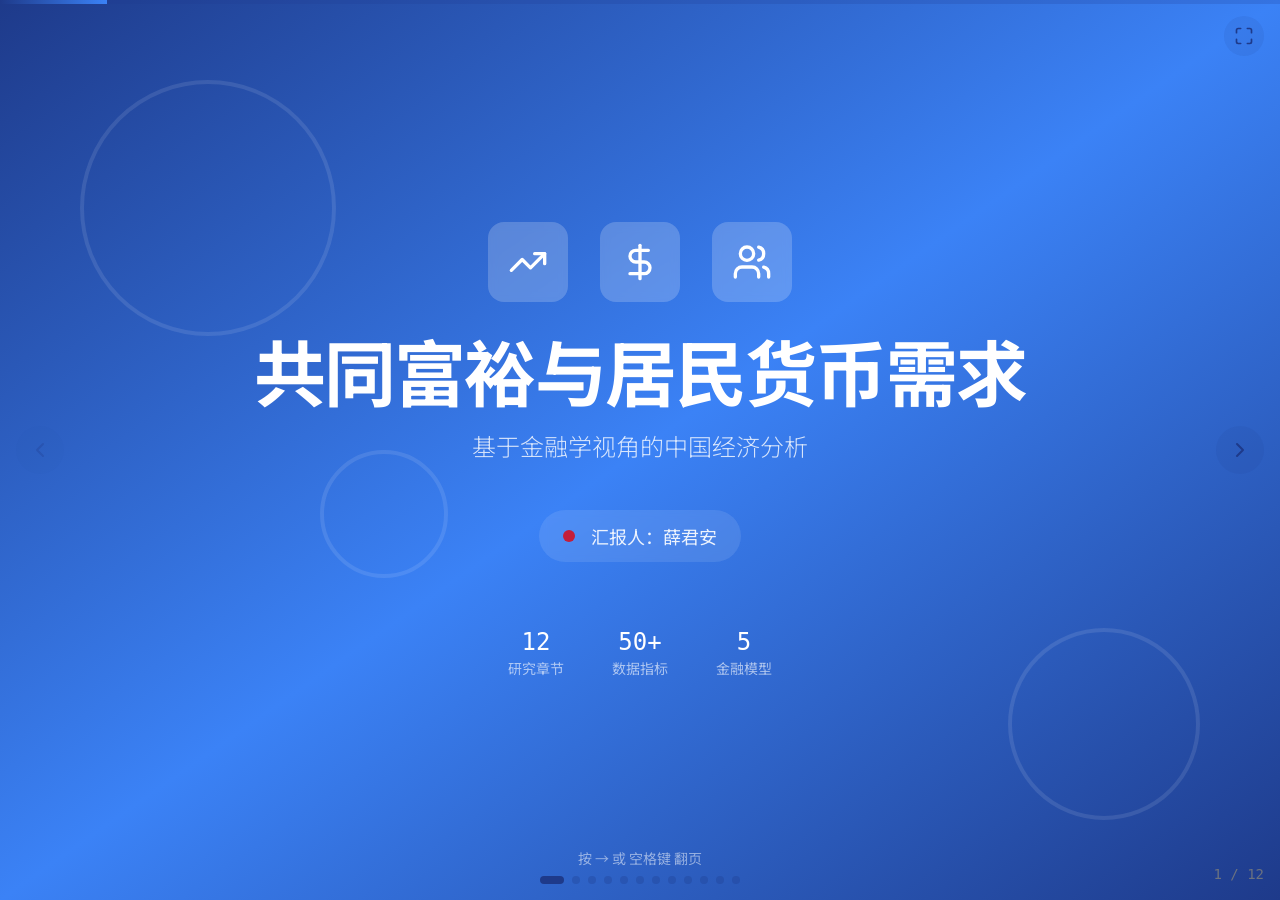
==== index.html @ 36c27a6f "Add files via upload" ====
<!DOCTYPE html>
<html lang="zh-CN">
  <head>
    <meta charset="UTF-8" />
    <link rel="icon" type="image/svg+xml" href="/favicon.svg" />
    <meta name="viewport" content="width=device-width, initial-scale=1.0" />
    <title>共同富裕与居民货币需求 - 学术演示</title>
    <link rel="preconnect" href="https://fonts.googleapis.com">
    <link rel="preconnect" href="https://fonts.gstatic.com" crossorigin>
    <link href="https://fonts.googleapis.com/css2?family=Noto+Sans+SC:wght@300;400;500;600;700;900&display=swap" rel="stylesheet">
    <script type="module" crossorigin src="./assets/index-DgF_pb5p.js"></script>
    <link rel="stylesheet" crossorigin href="./assets/index-CHP0gJ_N.css">
  </head>
  <body>
    <div id="root"></div>
  </body>
</html>
---- assets/index-CHP0gJ_N.css ----
*,:before,:after{--tw-border-spacing-x: 0;--tw-border-spacing-y: 0;--tw-translate-x: 0;--tw-translate-y: 0;--tw-rotate: 0;--tw-skew-x: 0;--tw-skew-y: 0;--tw-scale-x: 1;--tw-scale-y: 1;--tw-pan-x: ;--tw-pan-y: ;--tw-pinch-zoom: ;--tw-scroll-snap-strictness: proximity;--tw-gradient-from-position: ;--tw-gradient-via-position: ;--tw-gradient-to-position: ;--tw-ordinal: ;--tw-slashed-zero: ;--tw-numeric-figure: ;--tw-numeric-spacing: ;--tw-numeric-fraction: ;--tw-ring-inset: ;--tw-ring-offset-width: 0px;--tw-ring-offset-color: #fff;--tw-ring-color: rgb(59 130 246 / .5);--tw-ring-offset-shadow: 0 0 #0000;--tw-ring-shadow: 0 0 #0000;--tw-shadow: 0 0 #0000;--tw-shadow-colored: 0 0 #0000;--tw-blur: ;--tw-brightness: ;--tw-contrast: ;--tw-grayscale: ;--tw-hue-rotate: ;--tw-invert: ;--tw-saturate: ;--tw-sepia: ;--tw-drop-shadow: ;--tw-backdrop-blur: ;--tw-backdrop-brightness: ;--tw-backdrop-contrast: ;--tw-backdrop-grayscale: ;--tw-backdrop-hue-rotate: ;--tw-backdrop-invert: ;--tw-backdrop-opacity: ;--tw-backdrop-saturate: ;--tw-backdrop-sepia: ;--tw-contain-size: ;--tw-contain-layout: ;--tw-contain-paint: ;--tw-contain-style: }::backdrop{--tw-border-spacing-x: 0;--tw-border-spacing-y: 0;--tw-translate-x: 0;--tw-translate-y: 0;--tw-rotate: 0;--tw-skew-x: 0;--tw-skew-y: 0;--tw-scale-x: 1;--tw-scale-y: 1;--tw-pan-x: ;--tw-pan-y: ;--tw-pinch-zoom: ;--tw-scroll-snap-strictness: proximity;--tw-gradient-from-position: ;--tw-gradient-via-position: ;--tw-gradient-to-position: ;--tw-ordinal: ;--tw-slashed-zero: ;--tw-numeric-figure: ;--tw-numeric-spacing: ;--tw-numeric-fraction: ;--tw-ring-inset: ;--tw-ring-offset-width: 0px;--tw-ring-offset-color: #fff;--tw-ring-color: rgb(59 130 246 / .5);--tw-ring-offset-shadow: 0 0 #0000;--tw-ring-shadow: 0 0 #0000;--tw-shadow: 0 0 #0000;--tw-shadow-colored: 0 0 #0000;--tw-blur: ;--tw-brightness: ;--tw-contrast: ;--tw-grayscale: ;--tw-hue-rotate: ;--tw-invert: ;--tw-saturate: ;--tw-sepia: ;--tw-drop-shadow: ;--tw-backdrop-blur: ;--tw-backdrop-brightness: ;--tw-backdrop-contrast: ;--tw-backdrop-grayscale: ;--tw-backdrop-hue-rotate: ;--tw-backdrop-invert: ;--tw-backdrop-opacity: ;--tw-backdrop-saturate: ;--tw-backdrop-sepia: ;--tw-contain-size: ;--tw-contain-layout: ;--tw-contain-paint: ;--tw-contain-style: }*,:before,:after{box-sizing:border-box;border-width:0;border-style:solid;border-color:#e5e7eb}:before,:after{--tw-content: ""}html,:host{line-height:1.5;-webkit-text-size-adjust:100%;-moz-tab-size:4;-o-tab-size:4;tab-size:4;font-family:Source Han Sans SC,Alibaba PuHuiTi,Noto Sans SC,sans-serif;font-feature-settings:normal;font-variation-settings:normal;-webkit-tap-highlight-color:transparent}body{margin:0;line-height:inherit}hr{height:0;color:inherit;border-top-width:1px}abbr:where([title]){-webkit-text-decoration:underline dotted;text-decoration:underline dotted}h1,h2,h3,h4,h5,h6{font-size:inherit;font-weight:inherit}a{color:inherit;text-decoration:inherit}b,strong{font-weight:bolder}code,kbd,samp,pre{font-family:DIN Alternate,Roboto Mono,monospace;font-feature-settings:normal;font-variation-settings:normal;font-size:1em}small{font-size:80%}sub,sup{font-size:75%;line-height:0;position:relative;vertical-align:baseline}sub{bottom:-.25em}sup{top:-.5em}table{text-indent:0;border-color:inherit;border-collapse:collapse}button,input,optgroup,select,textarea{font-family:inherit;font-feature-settings:inherit;font-variation-settings:inherit;font-size:100%;font-weight:inherit;line-height:inherit;letter-spacing:inherit;color:inherit;margin:0;padding:0}button,select{text-transform:none}button,input:where([type=button]),input:where([type=reset]),input:where([type=submit]){-webkit-appearance:button;background-color:transparent;background-image:none}:-moz-focusring{outline:auto}:-moz-ui-invalid{box-shadow:none}progress{vertical-align:baseline}::-webkit-inner-spin-button,::-webkit-outer-spin-button{height:auto}[type=search]{-webkit-appearance:textfield;outline-offset:-2px}::-webkit-search-decoration{-webkit-appearance:none}::-webkit-file-upload-button{-webkit-appearance:button;font:inherit}summary{display:list-item}blockquote,dl,dd,h1,h2,h3,h4,h5,h6,hr,figure,p,pre{margin:0}fieldset{margin:0;padding:0}legend{padding:0}ol,ul,menu{list-style:none;margin:0;padding:0}dialog{padding:0}textarea{resize:vertical}input::-moz-placeholder,textarea::-moz-placeholder{opacity:1;color:#9ca3af}input::placeholder,textarea::placeholder{opacity:1;color:#9ca3af}button,[role=button]{cursor:pointer}:disabled{cursor:default}img,svg,video,canvas,audio,iframe,embed,object{display:block;vertical-align:middle}img,video{max-width:100%;height:auto}[hidden]:where(:not([hidden=until-found])){display:none}.absolute{position:absolute}.relative{position:relative}.inset-0{top:0;right:0;bottom:0;left:0}.bottom-20{bottom:5rem}.bottom-4{bottom:1rem}.bottom-8{bottom:2rem}.left-0{left:0}.left-1\/2{left:50%}.left-1\/4{left:25%}.left-10{left:2.5rem}.left-20{left:5rem}.left-4{left:1rem}.right-0{right:0}.right-1\/4{right:25%}.right-20{right:5rem}.right-4{right:1rem}.top-0{top:0}.top-1\/2{top:50%}.top-1\/3{top:33.333333%}.top-10{top:2.5rem}.top-20{top:5rem}.top-4{top:1rem}.z-10{z-index:10}.z-20{z-index:20}.z-30{z-index:30}.mx-auto{margin-left:auto;margin-right:auto}.mb-12{margin-bottom:3rem}.mb-2{margin-bottom:.5rem}.mb-3{margin-bottom:.75rem}.mb-4{margin-bottom:1rem}.mb-6{margin-bottom:1.5rem}.mb-8{margin-bottom:2rem}.mt-12{margin-top:3rem}.mt-16{margin-top:4rem}.mt-4{margin-top:1rem}.flex{display:flex}.inline-flex{display:inline-flex}.grid{display:grid}.h-0\.5{height:.125rem}.h-1{height:.25rem}.h-10{height:2.5rem}.h-12{height:3rem}.h-2{height:.5rem}.h-20{height:5rem}.h-3{height:.75rem}.h-32{height:8rem}.h-40{height:10rem}.h-48{height:12rem}.h-5{height:1.25rem}.h-6{height:1.5rem}.h-60{height:15rem}.h-64{height:16rem}.h-full{height:100%}.w-0{width:0px}.w-10{width:2.5rem}.w-12{width:3rem}.w-2{width:.5rem}.w-20{width:5rem}.w-3{width:.75rem}.w-32{width:8rem}.w-40{width:10rem}.w-48{width:12rem}.w-5{width:1.25rem}.w-6{width:1.5rem}.w-60{width:15rem}.w-64{width:16rem}.w-8{width:2rem}.w-full{width:100%}.max-w-2xl{max-width:42rem}.max-w-5xl{max-width:64rem}.max-w-6xl{max-width:72rem}.max-w-md{max-width:28rem}.flex-1{flex:1 1 0%}.flex-shrink-0{flex-shrink:0}.-translate-x-1\/2{--tw-translate-x: -50%;transform:translate(var(--tw-translate-x),var(--tw-translate-y)) rotate(var(--tw-rotate)) skew(var(--tw-skew-x)) skewY(var(--tw-skew-y)) scaleX(var(--tw-scale-x)) scaleY(var(--tw-scale-y))}.-translate-y-1\/2{--tw-translate-y: -50%;transform:translate(var(--tw-translate-x),var(--tw-translate-y)) rotate(var(--tw-rotate)) skew(var(--tw-skew-x)) skewY(var(--tw-skew-y)) scaleX(var(--tw-scale-x)) scaleY(var(--tw-scale-y))}@keyframes bounce{0%,to{transform:translateY(-25%);animation-timing-function:cubic-bezier(.8,0,1,1)}50%{transform:none;animation-timing-function:cubic-bezier(0,0,.2,1)}}.animate-bounce{animation:bounce 1s infinite}@keyframes pulse{50%{opacity:.5}}.animate-pulse{animation:pulse 2s cubic-bezier(.4,0,.6,1) infinite}.cursor-pointer{cursor:pointer}.grid-cols-1{grid-template-columns:repeat(1,minmax(0,1fr))}.flex-col{flex-direction:column}.items-start{align-items:flex-start}.items-center{align-items:center}.justify-center{justify-content:center}.gap-6{gap:1.5rem}.gap-8{gap:2rem}.space-x-12>:not([hidden])~:not([hidden]){--tw-space-x-reverse: 0;margin-right:calc(3rem * var(--tw-space-x-reverse));margin-left:calc(3rem * calc(1 - var(--tw-space-x-reverse)))}.space-x-2>:not([hidden])~:not([hidden]){--tw-space-x-reverse: 0;margin-right:calc(.5rem * var(--tw-space-x-reverse));margin-left:calc(.5rem * calc(1 - var(--tw-space-x-reverse)))}.space-x-4>:not([hidden])~:not([hidden]){--tw-space-x-reverse: 0;margin-right:calc(1rem * var(--tw-space-x-reverse));margin-left:calc(1rem * calc(1 - var(--tw-space-x-reverse)))}.space-x-6>:not([hidden])~:not([hidden]){--tw-space-x-reverse: 0;margin-right:calc(1.5rem * var(--tw-space-x-reverse));margin-left:calc(1.5rem * calc(1 - var(--tw-space-x-reverse)))}.space-x-8>:not([hidden])~:not([hidden]){--tw-space-x-reverse: 0;margin-right:calc(2rem * var(--tw-space-x-reverse));margin-left:calc(2rem * calc(1 - var(--tw-space-x-reverse)))}.space-y-3>:not([hidden])~:not([hidden]){--tw-space-y-reverse: 0;margin-top:calc(.75rem * calc(1 - var(--tw-space-y-reverse)));margin-bottom:calc(.75rem * var(--tw-space-y-reverse))}.space-y-4>:not([hidden])~:not([hidden]){--tw-space-y-reverse: 0;margin-top:calc(1rem * calc(1 - var(--tw-space-y-reverse)));margin-bottom:calc(1rem * var(--tw-space-y-reverse))}.overflow-hidden{overflow:hidden}.rounded-2xl{border-radius:1rem}.rounded-full{border-radius:9999px}.rounded-xl{border-radius:.75rem}.border{border-width:1px}.border-4{border-width:4px}.border-l-4{border-left-width:4px}.border-primary{--tw-border-opacity: 1;border-color:rgb(30 58 138 / var(--tw-border-opacity, 1))}.border-white{--tw-border-opacity: 1;border-color:rgb(255 255 255 / var(--tw-border-opacity, 1))}.bg-accent{--tw-bg-opacity: 1;background-color:rgb(196 30 58 / var(--tw-bg-opacity, 1))}.bg-bg-gray{--tw-bg-opacity: 1;background-color:rgb(248 250 252 / var(--tw-bg-opacity, 1))}.bg-bg-white{--tw-bg-opacity: 1;background-color:rgb(255 255 255 / var(--tw-bg-opacity, 1))}.bg-gold{--tw-bg-opacity: 1;background-color:rgb(212 175 55 / var(--tw-bg-opacity, 1))}.bg-primary{--tw-bg-opacity: 1;background-color:rgb(30 58 138 / var(--tw-bg-opacity, 1))}.bg-primary\/10{background-color:#1e3a8a1a}.bg-primary\/20{background-color:#1e3a8a33}.bg-primary\/30{background-color:#1e3a8a4d}.bg-white\/10{background-color:#ffffff1a}.bg-white\/20{background-color:#fff3}.bg-gradient-to-br{background-image:linear-gradient(to bottom right,var(--tw-gradient-stops))}.bg-gradient-to-r{background-image:linear-gradient(to right,var(--tw-gradient-stops))}.from-primary{--tw-gradient-from: #1e3a8a var(--tw-gradient-from-position);--tw-gradient-to: rgb(30 58 138 / 0) var(--tw-gradient-to-position);--tw-gradient-stops: var(--tw-gradient-from), var(--tw-gradient-to)}.via-primary-light{--tw-gradient-to: rgb(59 130 246 / 0) var(--tw-gradient-to-position);--tw-gradient-stops: var(--tw-gradient-from), #3b82f6 var(--tw-gradient-via-position), var(--tw-gradient-to)}.to-primary{--tw-gradient-to: #1e3a8a var(--tw-gradient-to-position)}.to-primary-light{--tw-gradient-to: #3b82f6 var(--tw-gradient-to-position)}.p-12{padding:3rem}.p-6{padding:1.5rem}.p-8{padding:2rem}.px-6{padding-left:1.5rem;padding-right:1.5rem}.px-8{padding-left:2rem;padding-right:2rem}.py-3{padding-top:.75rem;padding-bottom:.75rem}.text-left{text-align:left}.text-center{text-align:center}.text-right{text-align:right}.font-mono{font-family:DIN Alternate,Roboto Mono,monospace}.text-2xl{font-size:1.5rem;line-height:2rem}.text-4xl{font-size:2.25rem;line-height:2.5rem}.text-5xl{font-size:3rem;line-height:1}.text-lg{font-size:1.125rem;line-height:1.75rem}.text-sm{font-size:.875rem;line-height:1.25rem}.text-xl{font-size:1.25rem;line-height:1.75rem}.font-bold{font-weight:700}.font-light{font-weight:300}.font-medium{font-weight:500}.uppercase{text-transform:uppercase}.leading-relaxed{line-height:1.625}.tracking-tight{letter-spacing:-.025em}.tracking-wider{letter-spacing:.05em}.text-primary{--tw-text-opacity: 1;color:rgb(30 58 138 / var(--tw-text-opacity, 1))}.text-primary\/30{color:#1e3a8a4d}.text-text-dark{--tw-text-opacity: 1;color:rgb(31 41 55 / var(--tw-text-opacity, 1))}.text-text-gray{--tw-text-opacity: 1;color:rgb(107 114 128 / var(--tw-text-opacity, 1))}.text-white{--tw-text-opacity: 1;color:rgb(255 255 255 / var(--tw-text-opacity, 1))}.text-white\/50{color:#ffffff80}.text-white\/60{color:#fff9}.text-white\/70{color:#ffffffb3}.text-white\/80{color:#fffc}.text-white\/90{color:#ffffffe6}.opacity-10{opacity:.1}.opacity-5{opacity:.05}.opacity-80{opacity:.8}.backdrop-blur-sm{--tw-backdrop-blur: blur(4px);-webkit-backdrop-filter:var(--tw-backdrop-blur) var(--tw-backdrop-brightness) var(--tw-backdrop-contrast) var(--tw-backdrop-grayscale) var(--tw-backdrop-hue-rotate) var(--tw-backdrop-invert) var(--tw-backdrop-opacity) var(--tw-backdrop-saturate) var(--tw-backdrop-sepia);backdrop-filter:var(--tw-backdrop-blur) var(--tw-backdrop-brightness) var(--tw-backdrop-contrast) var(--tw-backdrop-grayscale) var(--tw-backdrop-hue-rotate) var(--tw-backdrop-invert) var(--tw-backdrop-opacity) var(--tw-backdrop-saturate) var(--tw-backdrop-sepia)}.transition-all{transition-property:all;transition-timing-function:cubic-bezier(.4,0,.2,1);transition-duration:.15s}.transition-colors{transition-property:color,background-color,border-color,text-decoration-color,fill,stroke;transition-timing-function:cubic-bezier(.4,0,.2,1);transition-duration:.15s}.transition-transform{transition-property:transform;transition-timing-function:cubic-bezier(.4,0,.2,1);transition-duration:.15s}.duration-300{transition-duration:.3s}.duration-500{transition-duration:.5s}.ease-out{transition-timing-function:cubic-bezier(0,0,.2,1)}*{margin:0;padding:0;box-sizing:border-box}html,body,#root{width:100%;height:100%;overflow:hidden}body{font-family:Noto Sans SC,Alibaba PuHuiTi,sans-serif;background-color:#f8fafc}.slide-enter{opacity:0;transform:translate(50px)}.slide-enter-active{opacity:1;transform:translate(0);transition:opacity .4s ease-out,transform .4s ease-out}.slide-exit{opacity:1;transform:translate(0)}.slide-exit-active{opacity:0;transform:translate(-50px);transition:opacity .4s ease-out,transform .4s ease-out}@keyframes fadeInUp{0%{opacity:0;transform:translateY(30px)}to{opacity:1;transform:translateY(0)}}@keyframes countUp{0%{opacity:0}to{opacity:1}}.animate-fade-in-up{animation:fadeInUp .6s ease-out forwards}.animate-delay-100{animation-delay:.1s}.animate-delay-200{animation-delay:.2s}.animate-delay-300{animation-delay:.3s}.animate-delay-400{animation-delay:.4s}.animate-delay-500{animation-delay:.5s}@keyframes pulse{0%,to{opacity:1}50%{opacity:.5}}.animate-pulse-slow{animation:pulse 2s ease-in-out infinite}.chart-bar{transition:height .8s ease-out}::-webkit-scrollbar{width:6px;height:6px}::-webkit-scrollbar-track{background:#f1f1f1;border-radius:3px}::-webkit-scrollbar-thumb{background:#1e3a8a;border-radius:3px}::-webkit-scrollbar-thumb:hover{background:#1e3a8a}.hover\:bg-primary:hover{--tw-bg-opacity: 1;background-color:rgb(30 58 138 / var(--tw-bg-opacity, 1))}.hover\:bg-primary\/20:hover{background-color:#1e3a8a33}.hover\:bg-primary\/50:hover{background-color:#1e3a8a80}.hover\:text-white:hover{--tw-text-opacity: 1;color:rgb(255 255 255 / var(--tw-text-opacity, 1))}.hover\:shadow-xl:hover{--tw-shadow: 0 20px 25px -5px rgb(0 0 0 / .1), 0 8px 10px -6px rgb(0 0 0 / .1);--tw-shadow-colored: 0 20px 25px -5px var(--tw-shadow-color), 0 8px 10px -6px var(--tw-shadow-color);box-shadow:var(--tw-ring-offset-shadow, 0 0 #0000),var(--tw-ring-shadow, 0 0 #0000),var(--tw-shadow)}.hover\:shadow-primary\/20:hover{--tw-shadow-color: rgb(30 58 138 / .2);--tw-shadow: var(--tw-shadow-colored)}.disabled\:cursor-not-allowed:disabled{cursor:not-allowed}.disabled\:opacity-30:disabled{opacity:.3}.group:hover .group-hover\:w-full{width:100%}.group:hover .group-hover\:scale-110{--tw-scale-x: 1.1;--tw-scale-y: 1.1;transform:translate(var(--tw-translate-x),var(--tw-translate-y)) rotate(var(--tw-rotate)) skew(var(--tw-skew-x)) skewY(var(--tw-skew-y)) scaleX(var(--tw-scale-x)) scaleY(var(--tw-scale-y))}.group:hover .group-hover\:bg-white\/30{background-color:#ffffff4d}.group:hover .group-hover\:text-white{--tw-text-opacity: 1;color:rgb(255 255 255 / var(--tw-text-opacity, 1))}.group:hover .group-hover\:text-white\/70{color:#ffffffb3}.group:hover .group-hover\:text-white\/80{color:#fffc}@media (min-width: 768px){.md\:grid-cols-5{grid-template-columns:repeat(5,minmax(0,1fr))}.md\:text-2xl{font-size:1.5rem;line-height:2rem}.md\:text-6xl{font-size:3.75rem;line-height:1}.md\:text-7xl{font-size:4.5rem;line-height:1}}@media (min-width: 1024px){.lg\:grid-cols-2{grid-template-columns:repeat(2,minmax(0,1fr))}}
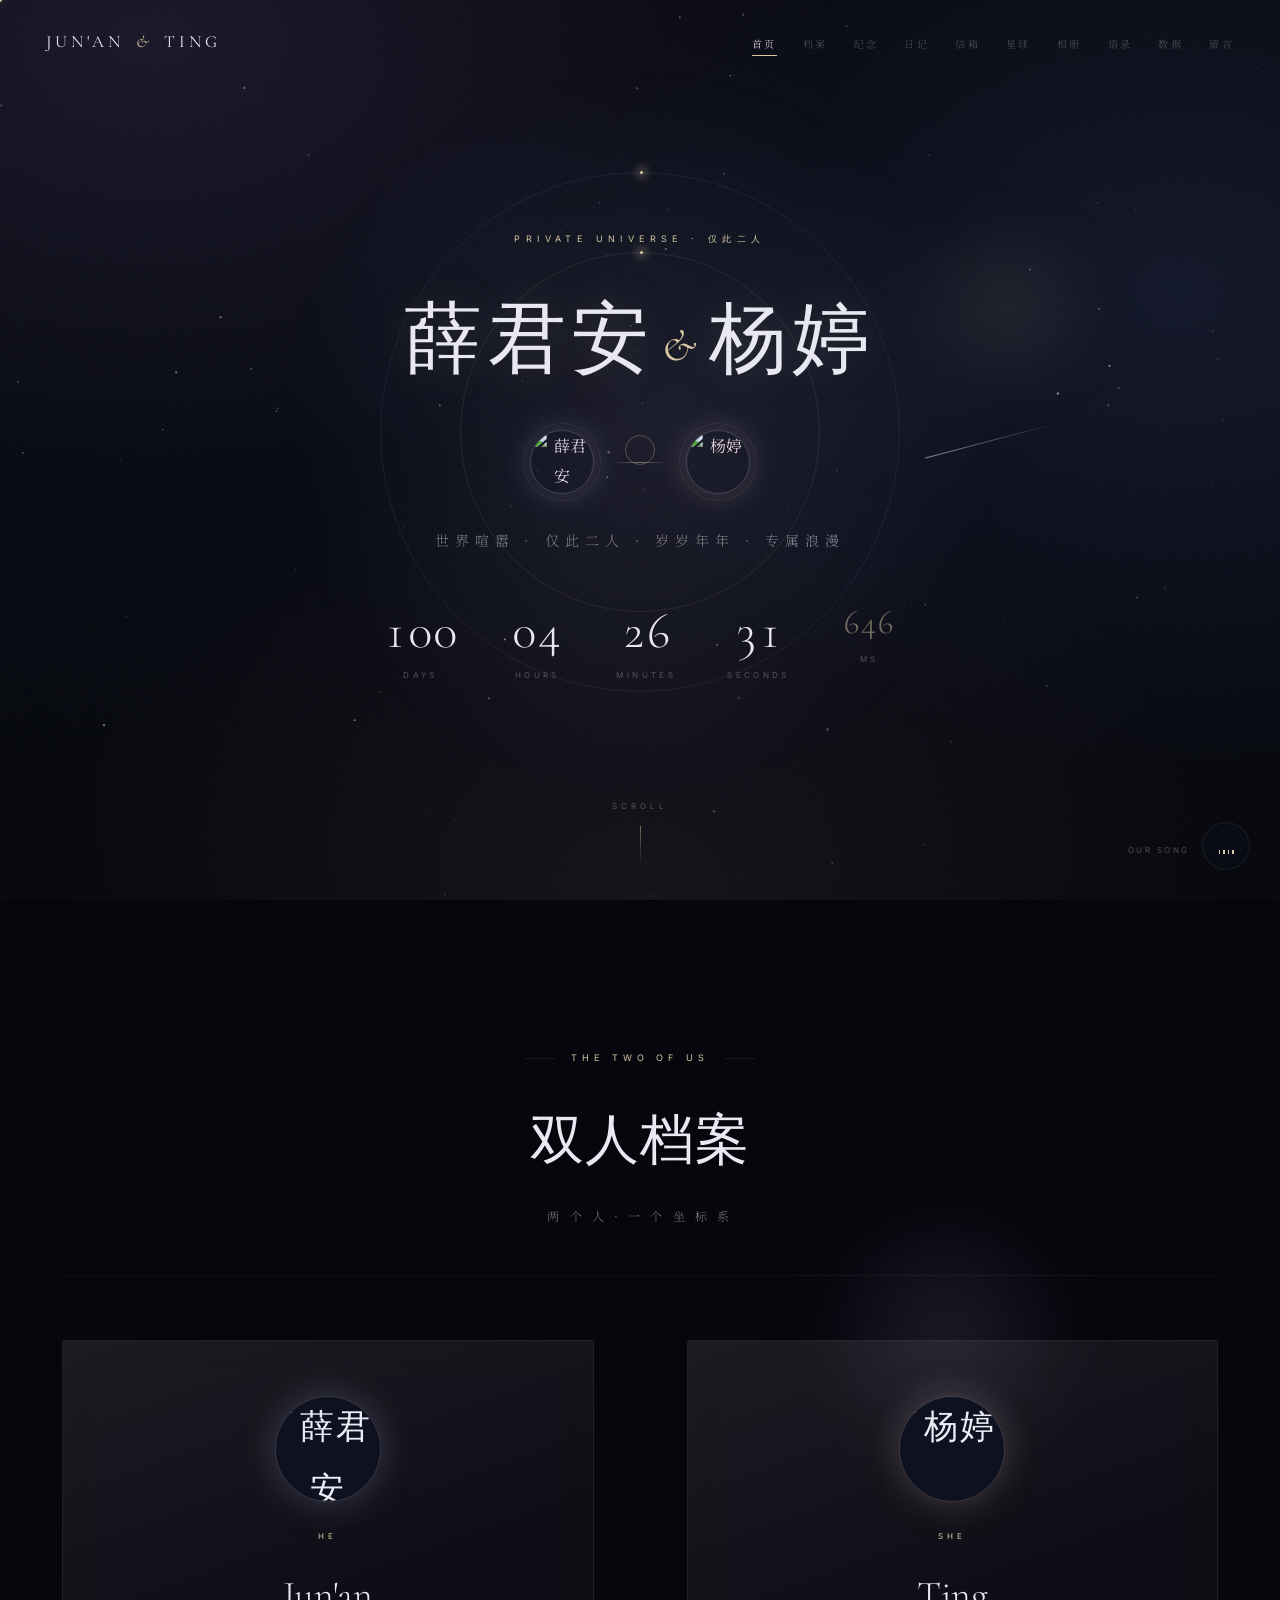
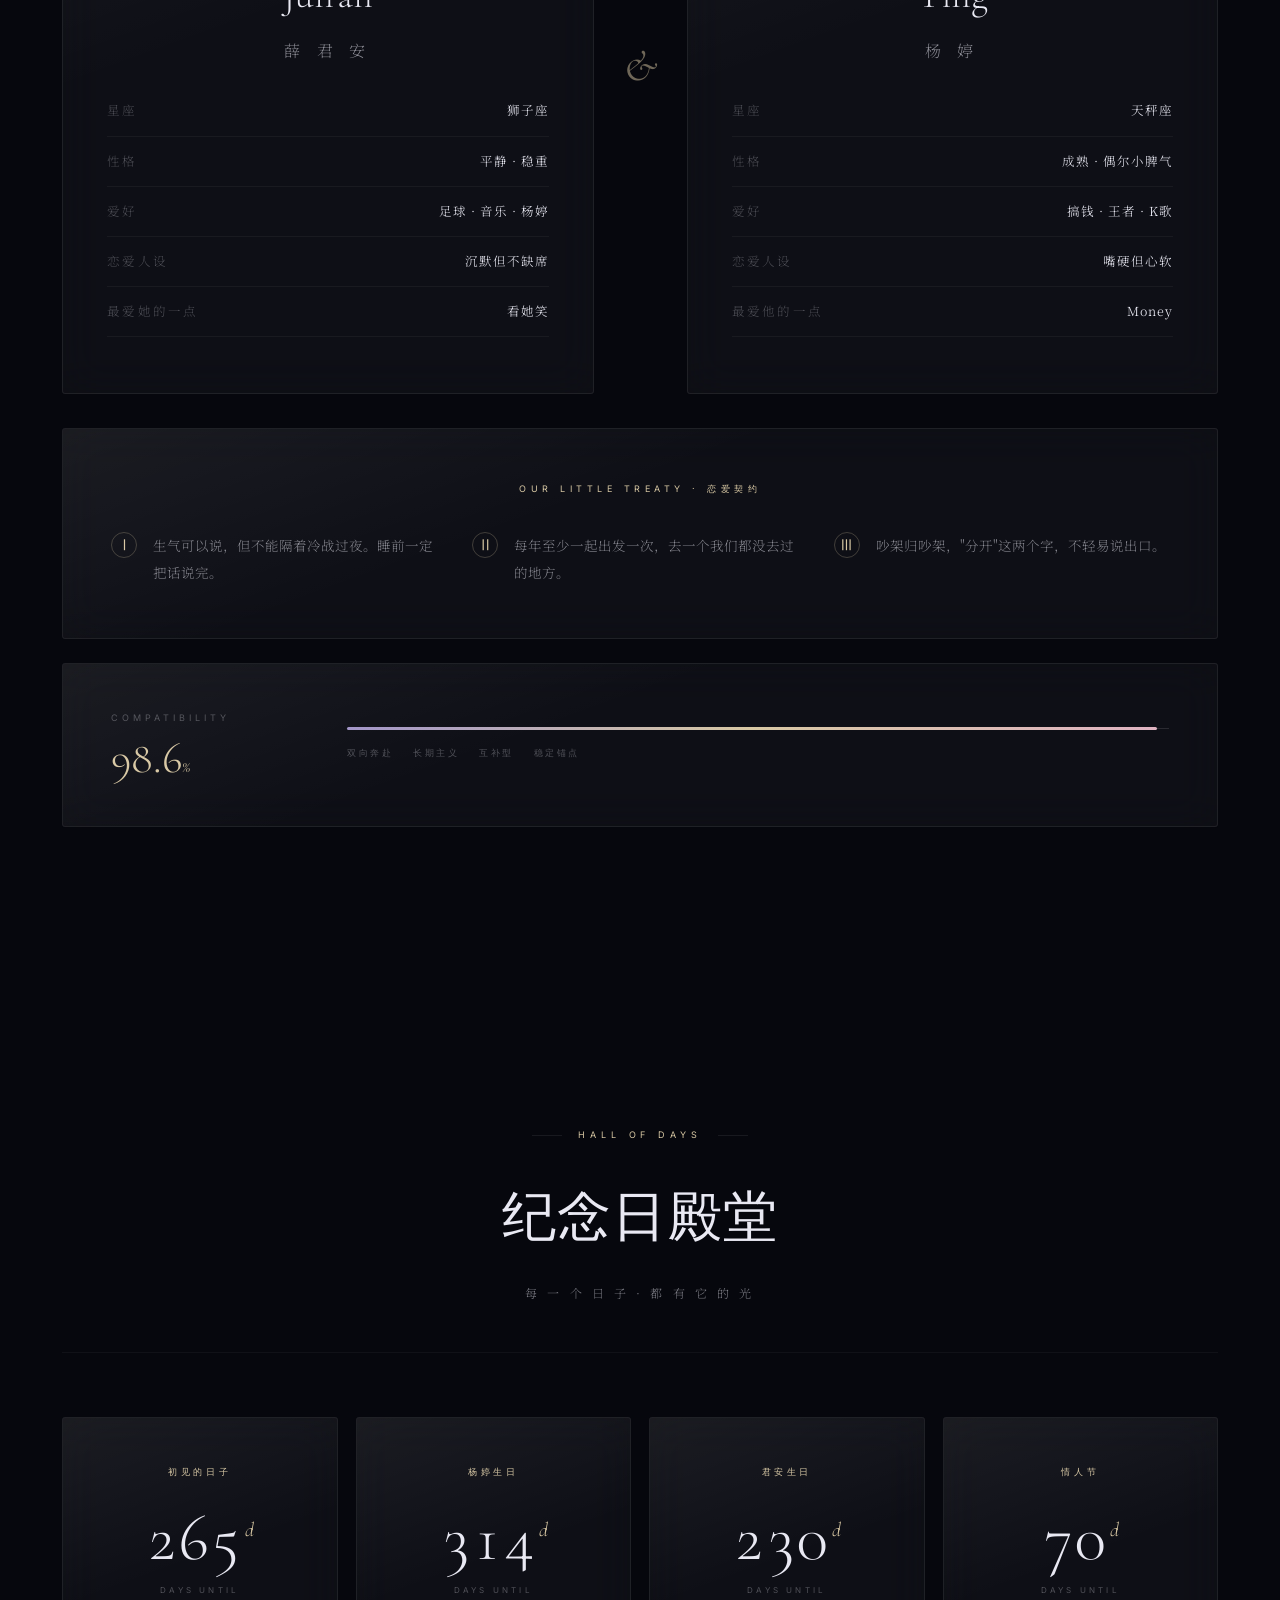
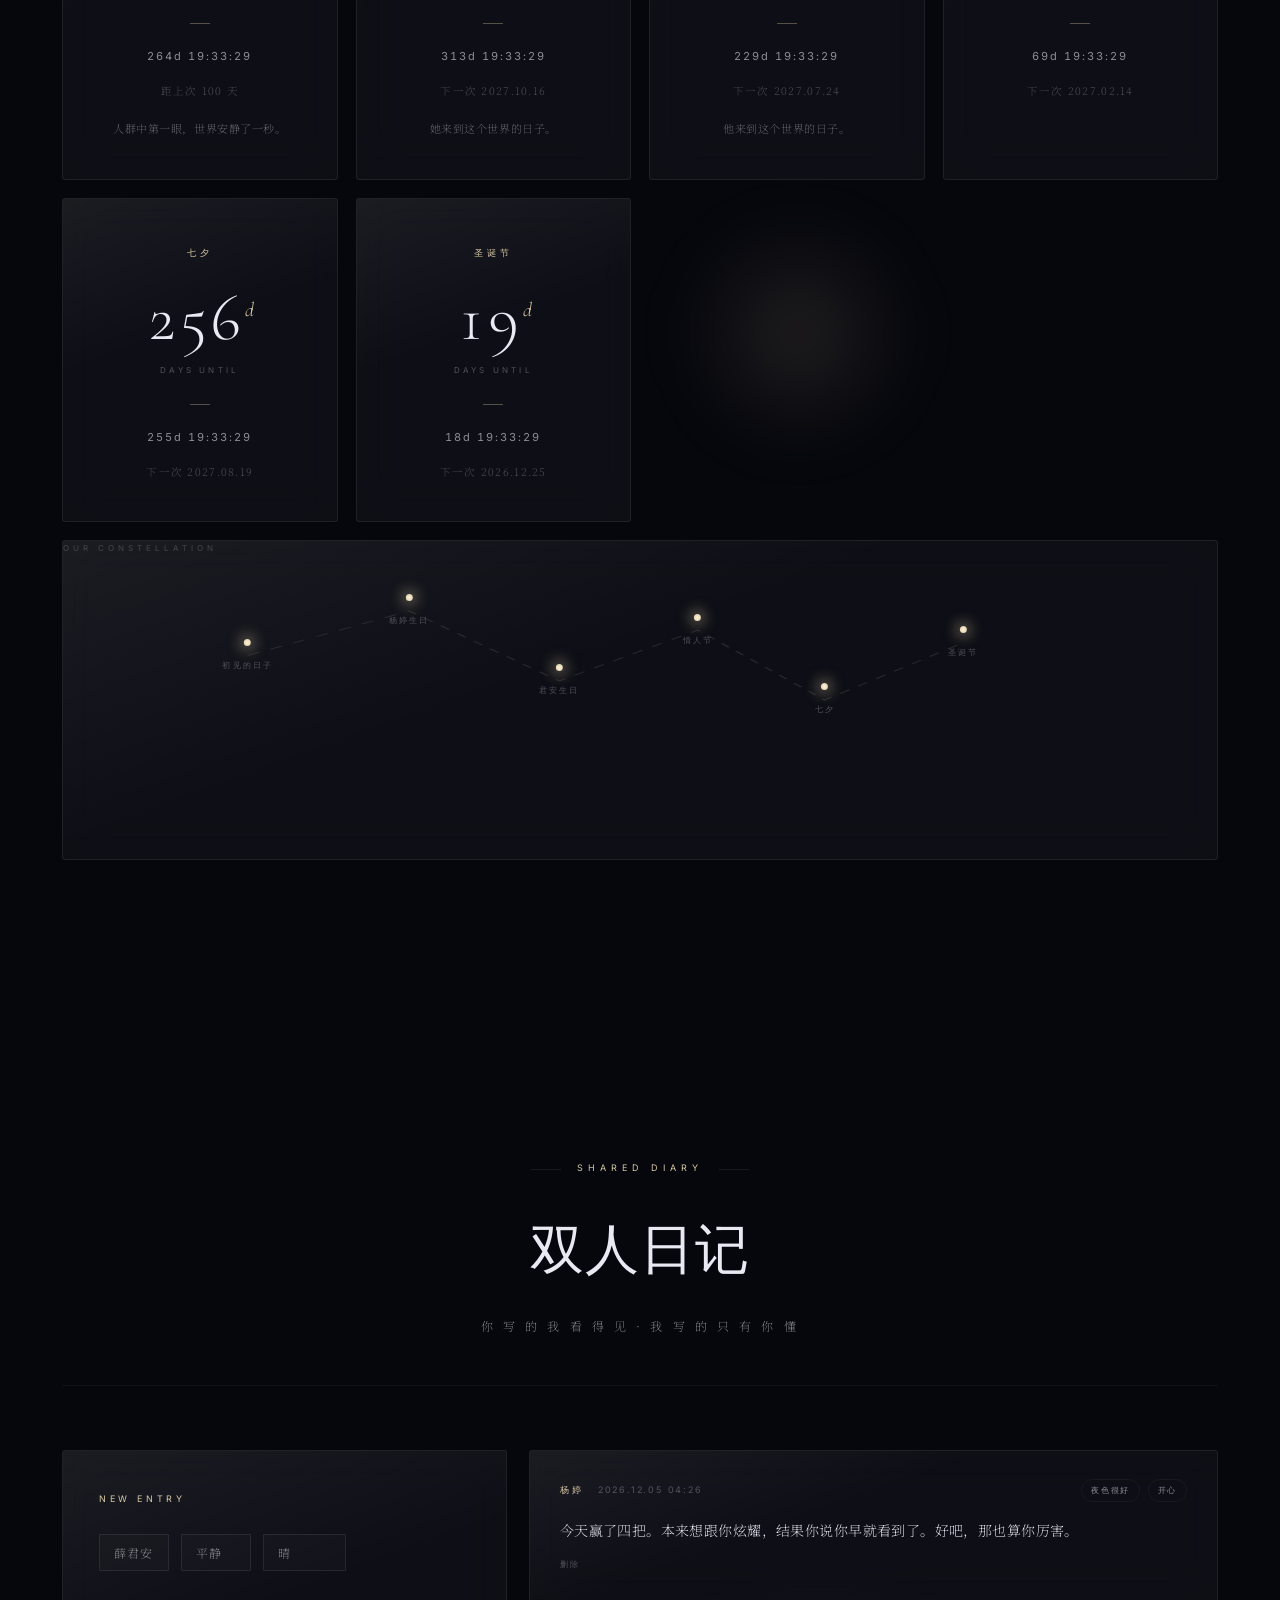
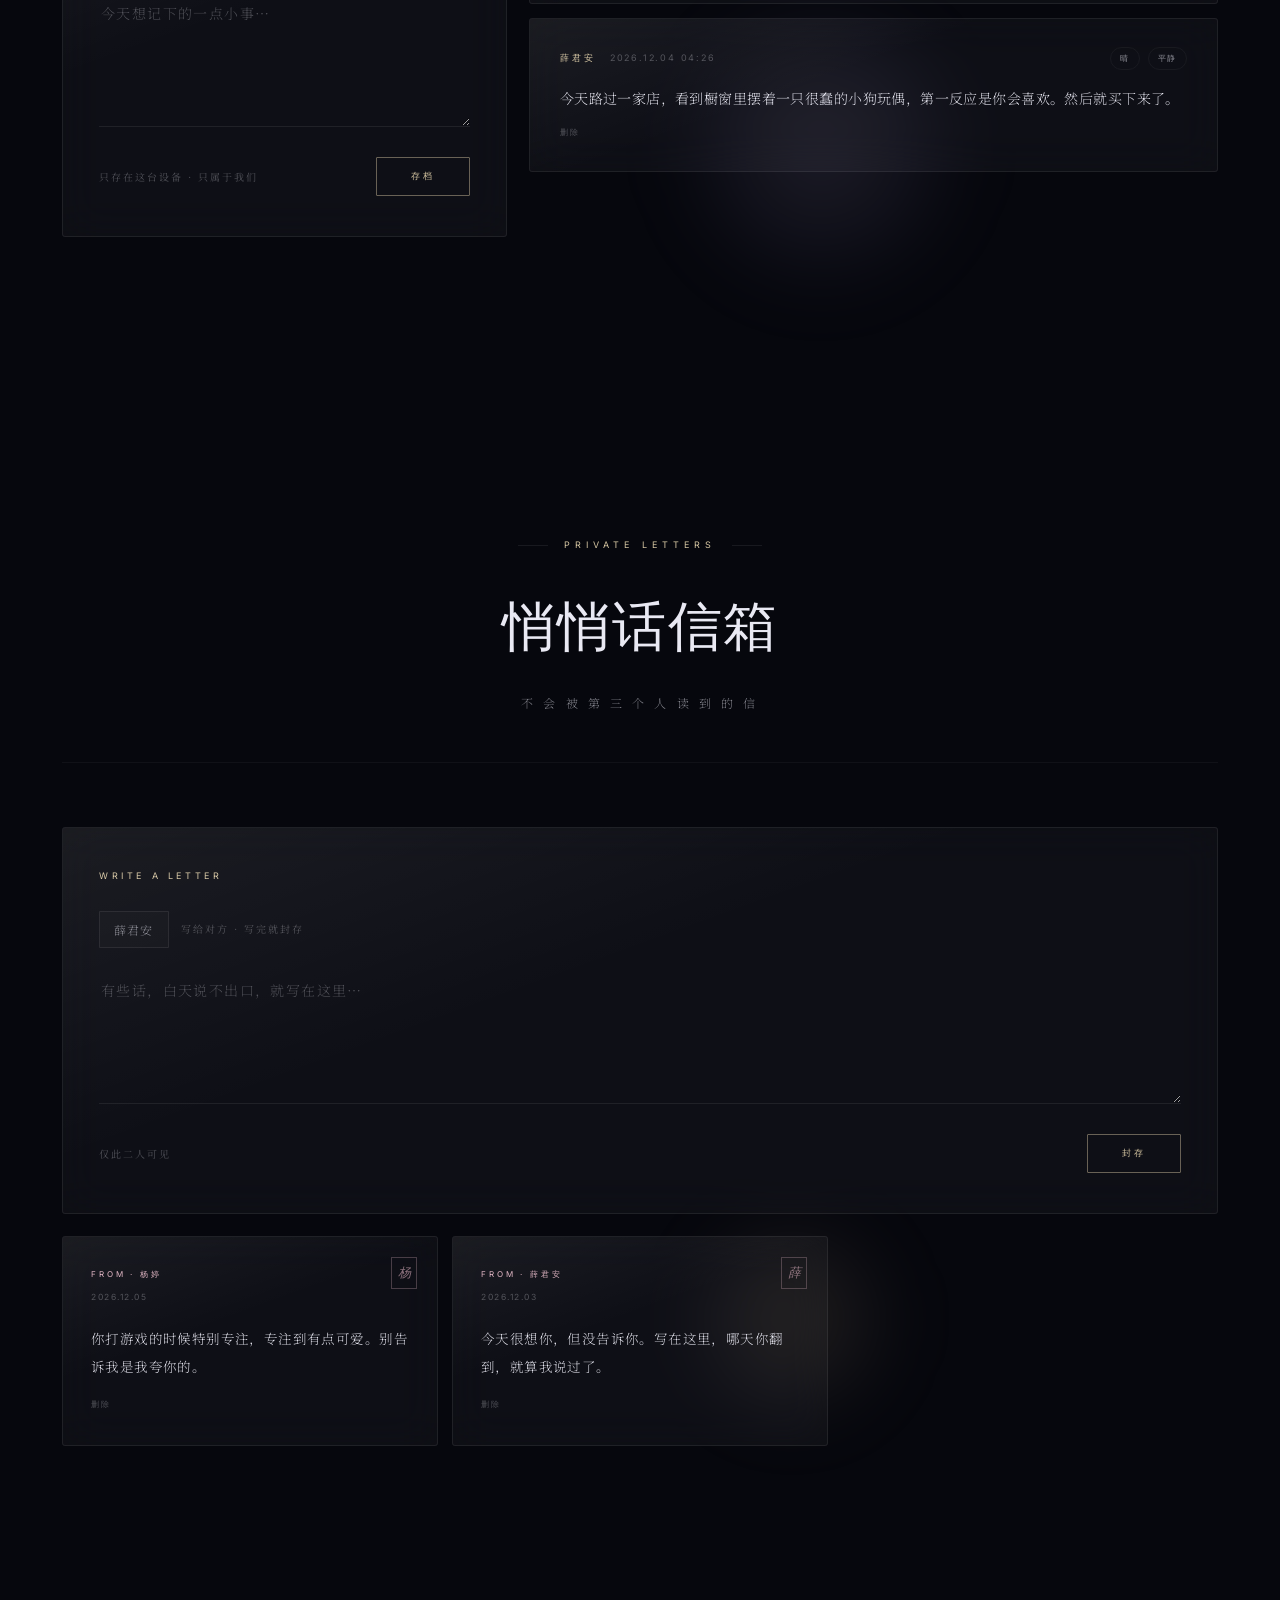
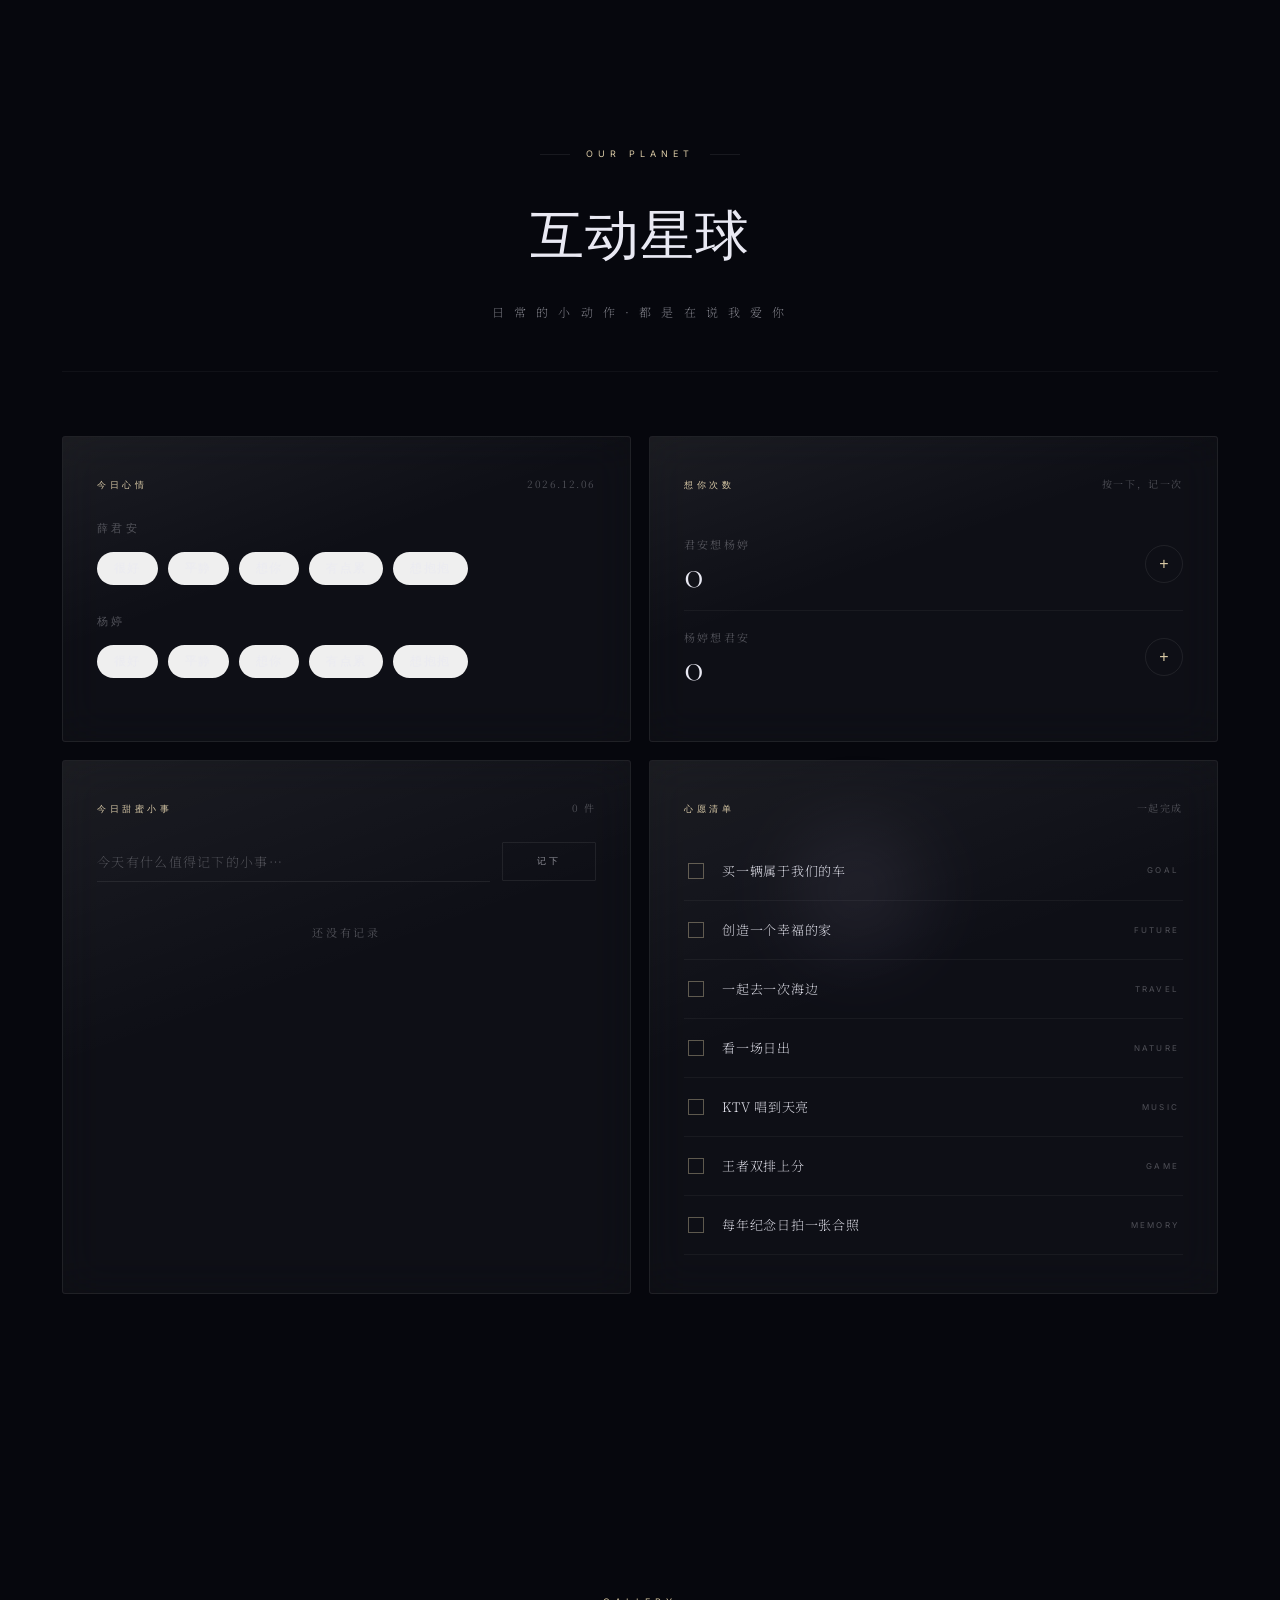
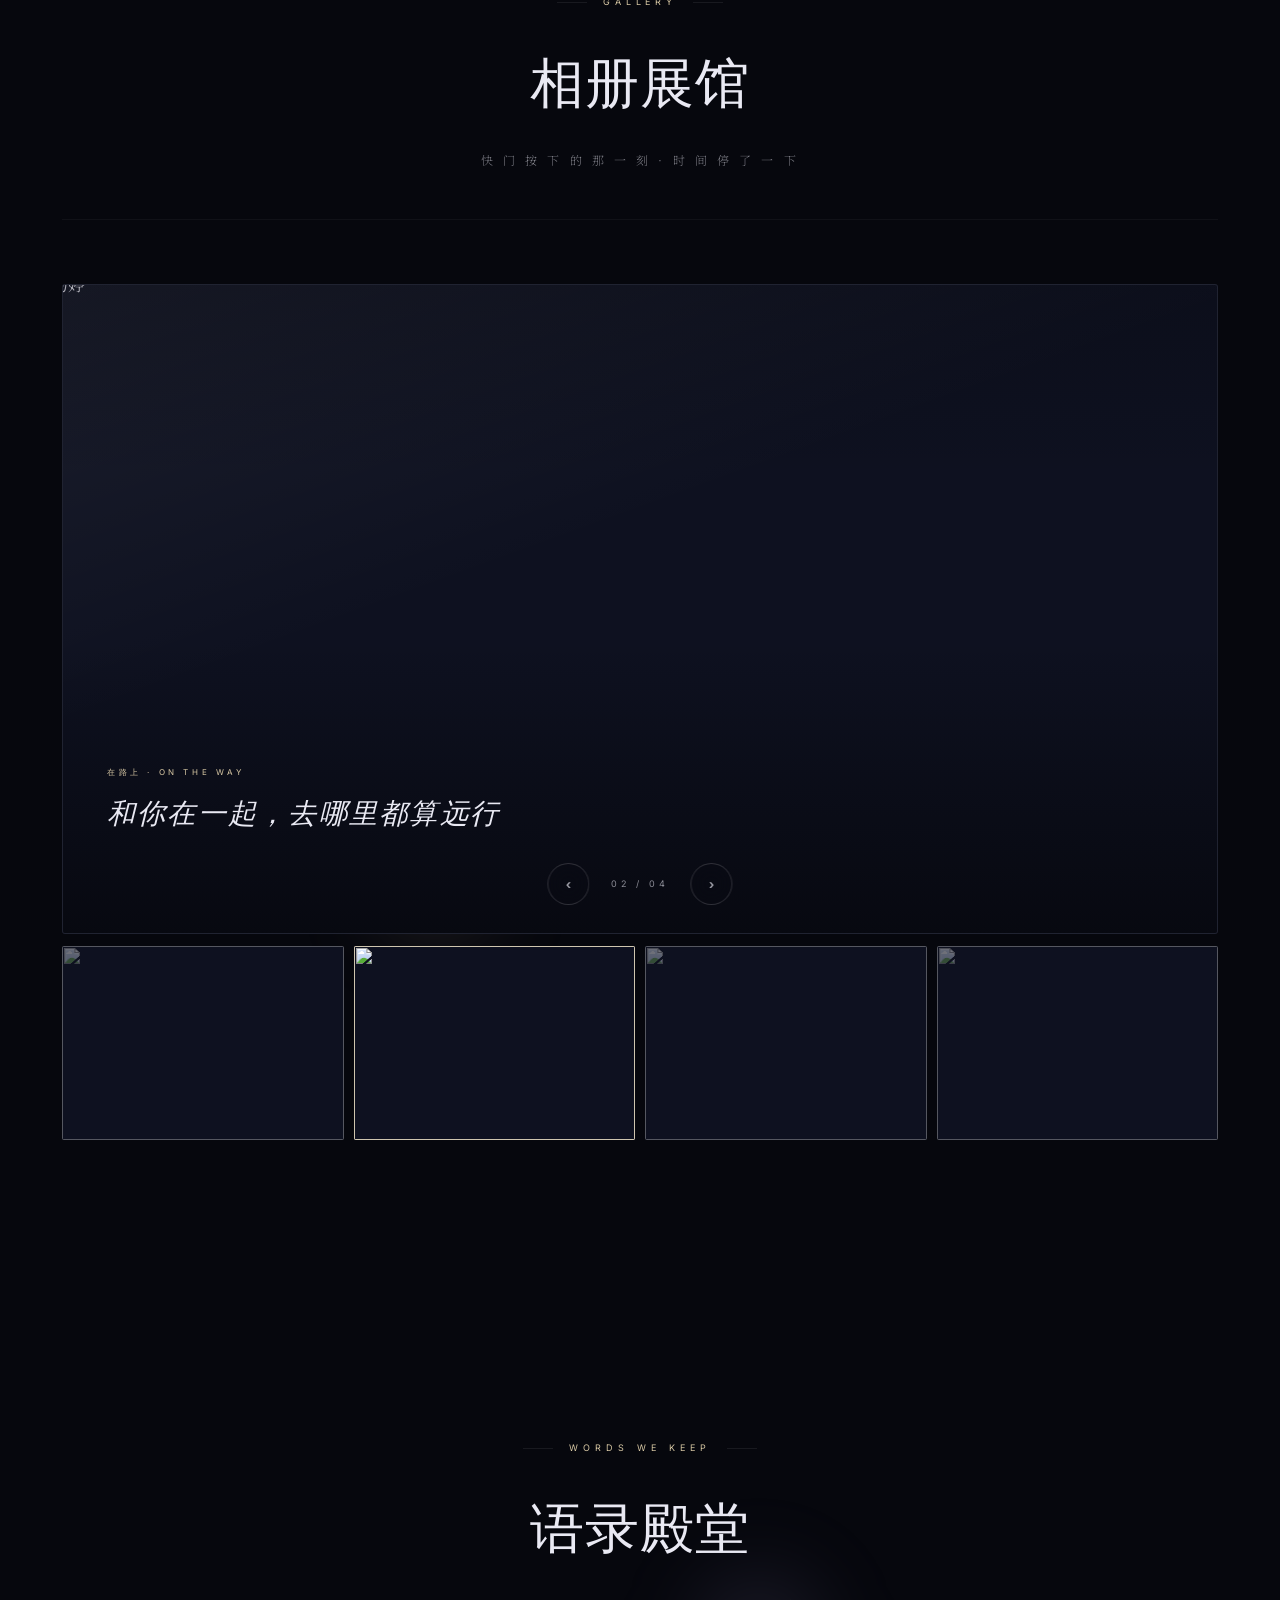
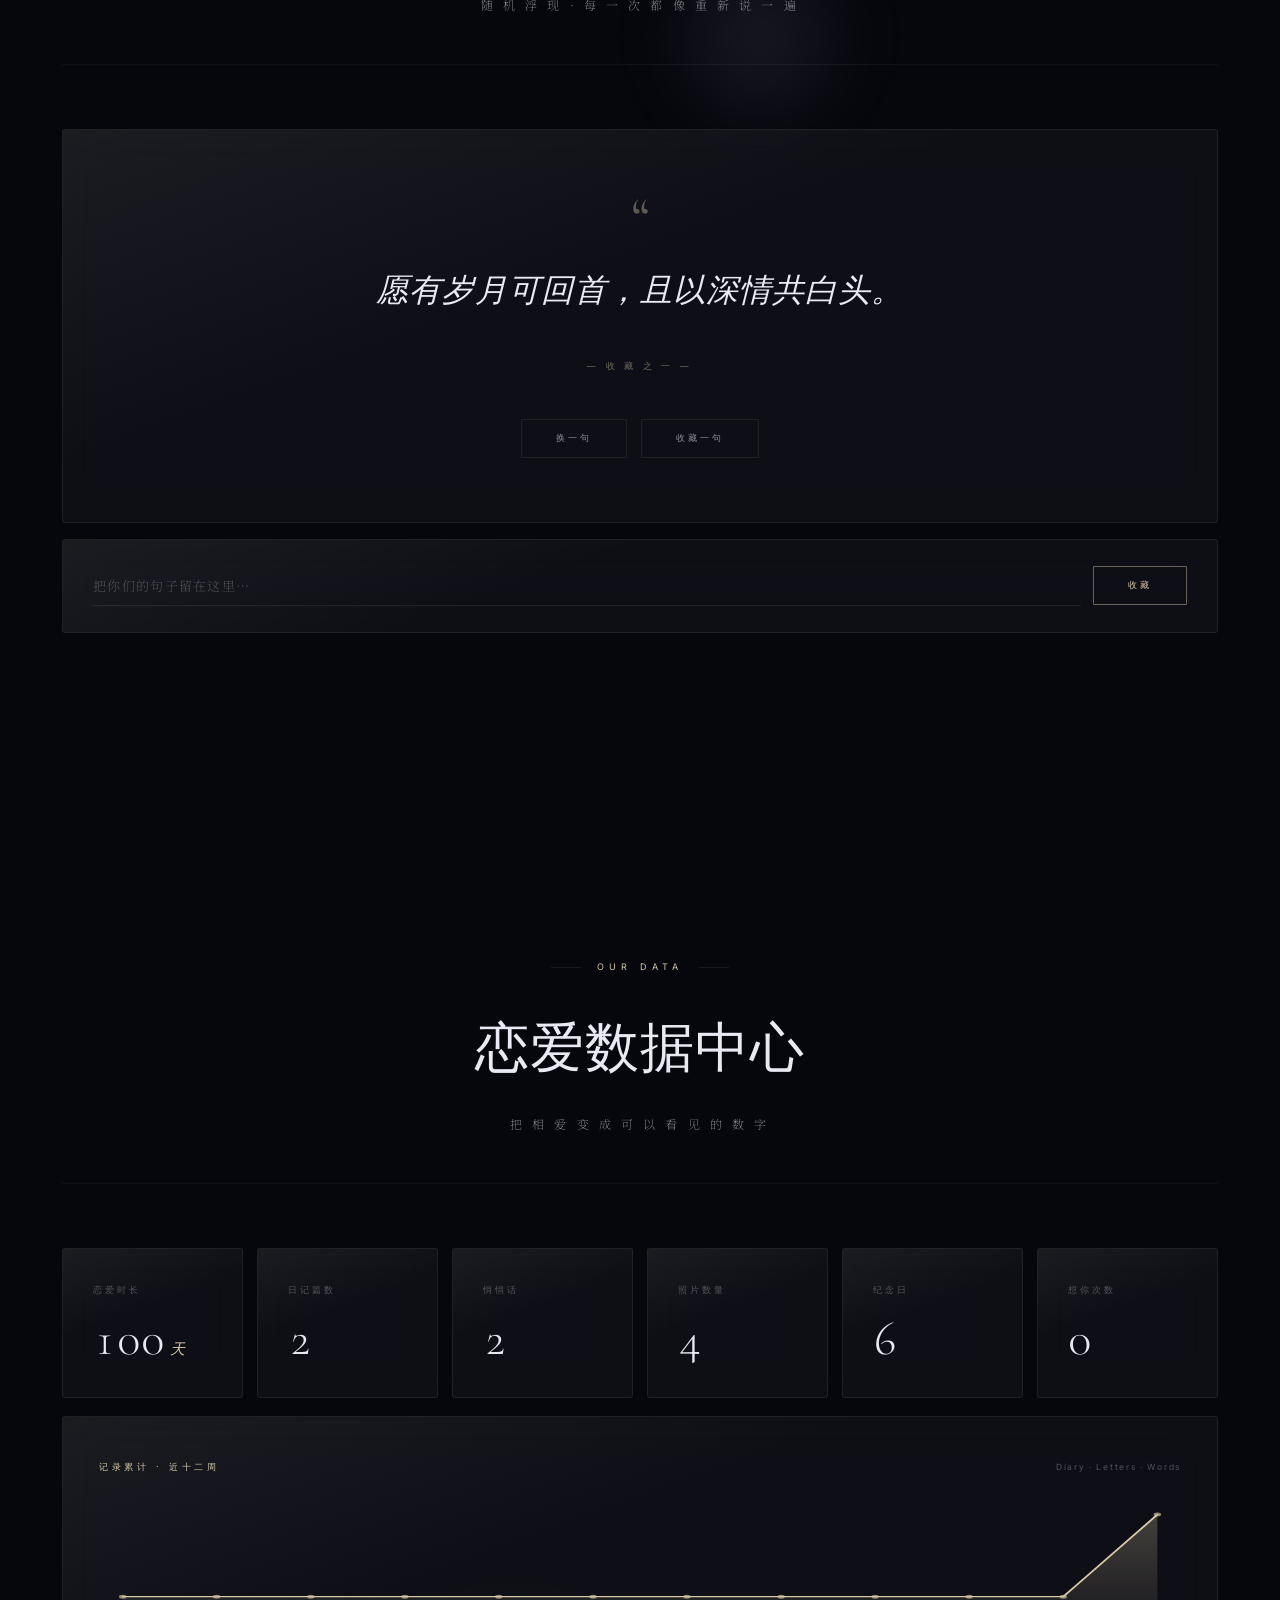
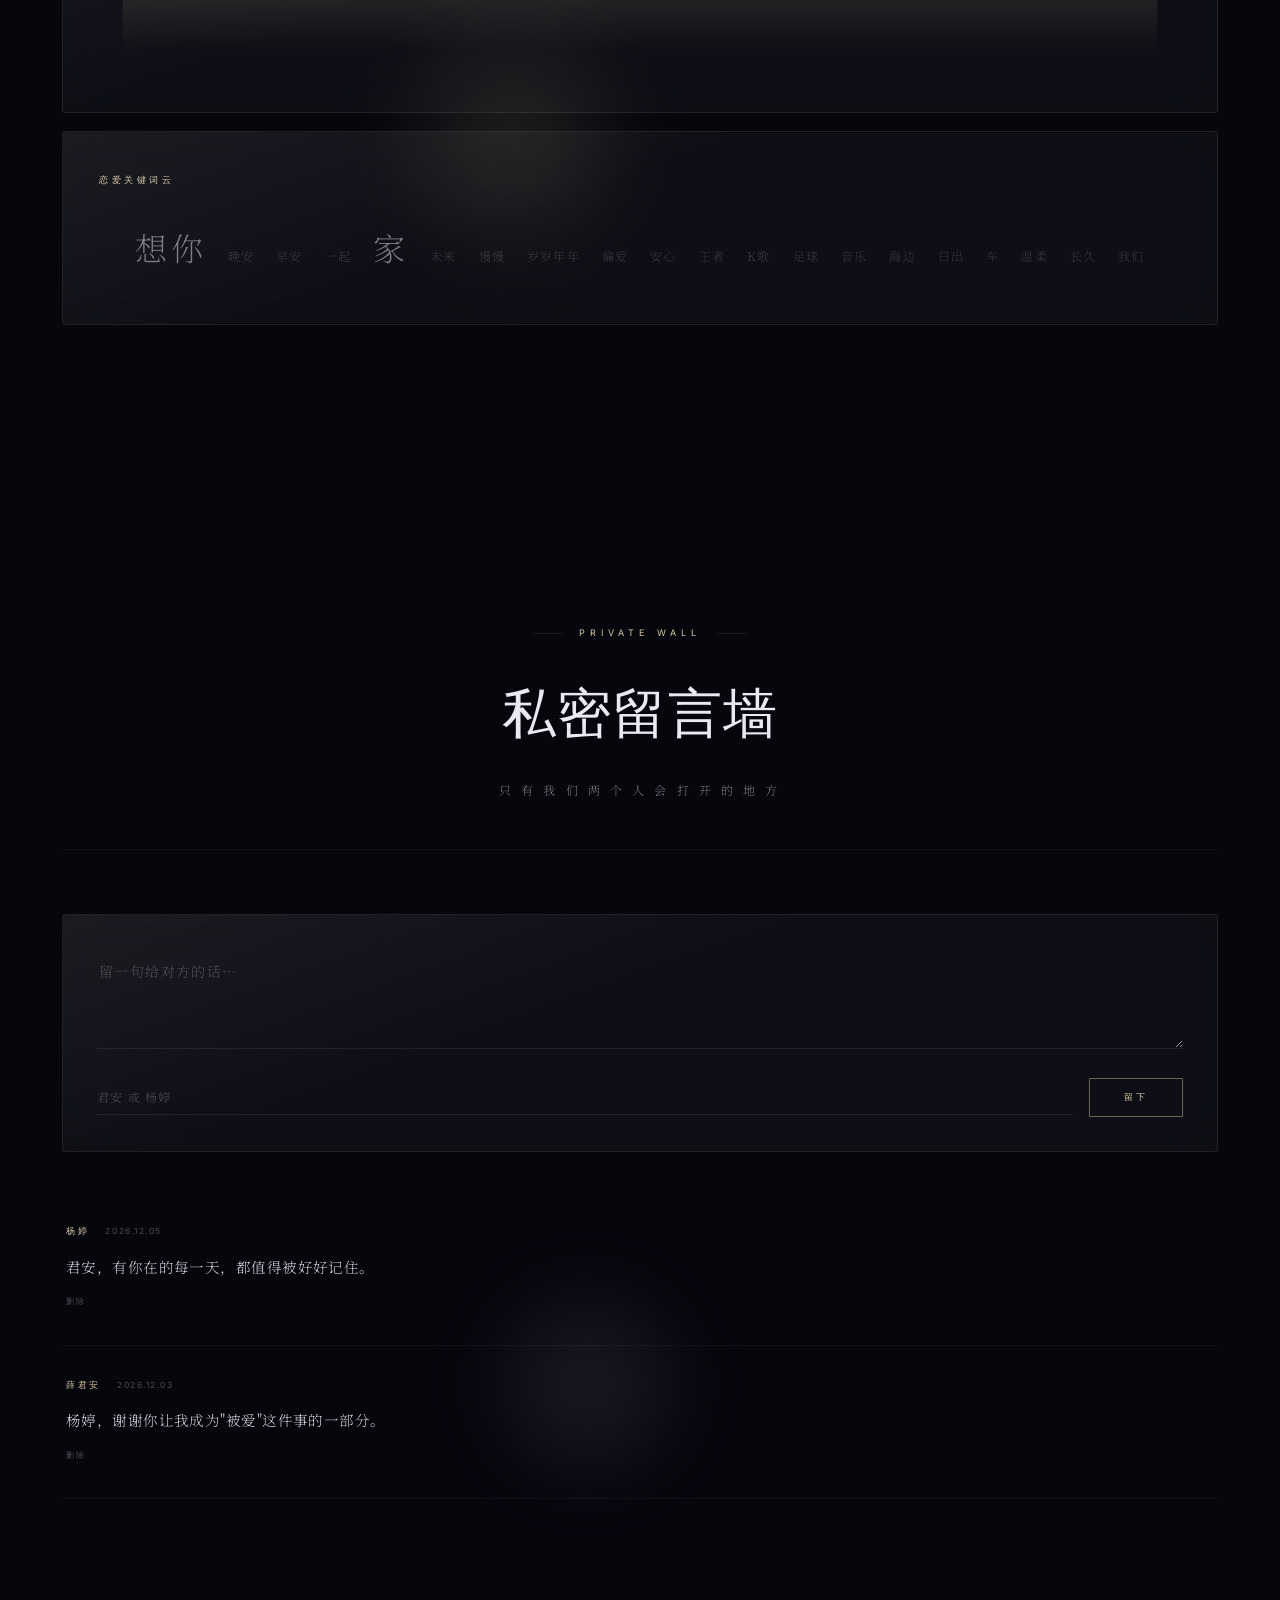
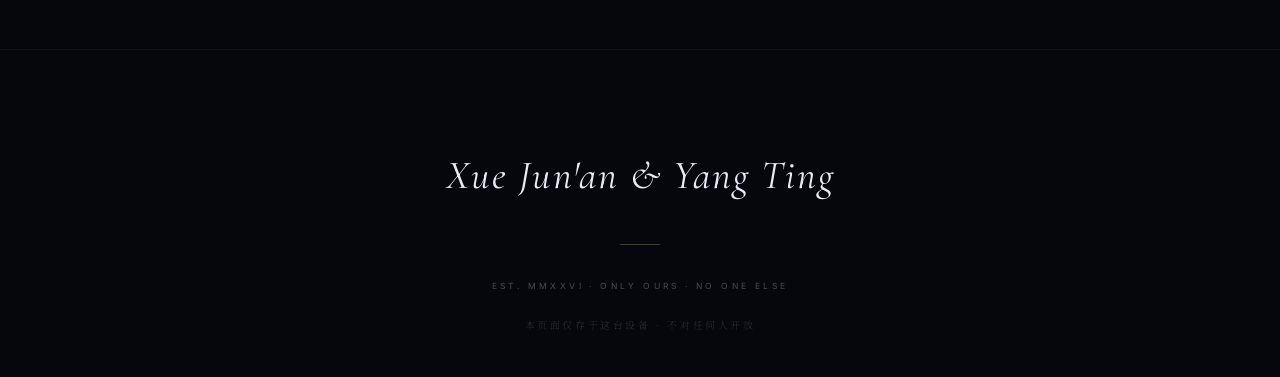
==== commit 56c3651a: "Add files via upload" ====
--- a/index.html
+++ b/index.html
@@ -1,17 +1,1561 @@
-<!DOCTYPE html>
-<html lang="zh-CN">
-  <head>
-    <meta charset="UTF-8" />
-    <link rel="icon" type="image/svg+xml" href="/favicon.svg" />
-    <meta name="viewport" content="width=device-width, initial-scale=1.0" />
-    <title>共同富裕与居民货币需求 - 学术演示</title>
-    <link rel="preconnect" href="https://fonts.googleapis.com">
-    <link rel="preconnect" href="https://fonts.gstatic.com" crossorigin>
-    <link href="https://fonts.googleapis.com/css2?family=Noto+Sans+SC:wght@300;400;500;600;700;900&display=swap" rel="stylesheet">
-    <script type="module" crossorigin src="./assets/index-DgF_pb5p.js"></script>
-    <link rel="stylesheet" crossorigin href="./assets/index-CHP0gJ_N.css">
-  </head>
-  <body>
-    <div id="root"></div>
-  </body>
-</html>+<!DOCTYPE html>
+<html lang="zh-CN">
+<head>
+<meta charset="UTF-8">
+<meta name="viewport" content="width=device-width, initial-scale=1.0">
+<meta name="robots" content="noindex, nofollow, noarchive, nosnippet">
+<meta name="googlebot" content="noindex, nofollow">
+<title>薛君安 &amp; 杨婷 · 私密宇宙</title>
+<link rel="preconnect" href="https://fonts.googleapis.com">
+<link rel="preconnect" href="https://fonts.gstatic.com" crossorigin>
+<link href="https://fonts.googleapis.com/css2?family=Cormorant+Garamond:ital,wght@0,300;0,400;0,500;1,300;1,400&family=Noto+Serif+SC:wght@200;300;400;500&family=Inter:wght@300;400;500&display=swap" rel="stylesheet">
+<style>
+@font-face{
+  font-family:'ZCOOL KuaiLe';
+  src:url('fonts/ZCOOLKuaiLe.woff2') format('woff2'),
+      url('fonts/ZCOOLKuaiLe.ttf') format('truetype');
+  font-weight:400;font-style:normal;font-display:swap;
+}
+*,*::before,*::after{margin:0;padding:0;box-sizing:border-box}
+html{scroll-behavior:smooth}
+:root{
+  --void:#06070d;
+  --deep:#0a0c16;
+  --deep2:#0e1120;
+  --ink:#e9e9f3;
+  --dim:rgba(233,233,243,.58);
+  --faint:rgba(233,233,243,.3);
+  --ghost:rgba(233,233,243,.12);
+  --gold:#d8c8a4;
+  --gold-soft:rgba(216,200,164,.5);
+  --mist:#a396c9;
+  --blue:#7691c9;
+  --blush:#dfb3c2;
+  --glass:rgba(255,255,255,.035);
+  --glass-2:rgba(255,255,255,.055);
+  --line:rgba(255,255,255,.075);
+  --line-2:rgba(255,255,255,.045);
+}
+body{
+  font-family:'Noto Serif SC',serif;
+  background:var(--void);
+  color:var(--ink);
+  line-height:1.85;
+  overflow-x:hidden;
+  -webkit-font-smoothing:antialiased;
+  cursor:none;
+}
+@media(hover:none){body{cursor:auto}}
+::selection{background:rgba(216,200,164,.85);color:#0a0c16}
+
+/* 深空底色 */
+body::before{
+  content:'';position:fixed;inset:0;z-index:-2;pointer-events:none;
+  background:
+    radial-gradient(1100px 700px at 12% 4%,rgba(120,104,175,.16),transparent 62%),
+    radial-gradient(1000px 800px at 92% 32%,rgba(72,96,160,.16),transparent 60%),
+    radial-gradient(900px 700px at 50% 100%,rgba(150,110,140,.10),transparent 65%),
+    linear-gradient(180deg,#07080f 0%,#080a13 45%,#06070d 100%);
+}
+/* 细噪点 */
+body::after{
+  content:'';position:fixed;inset:0;z-index:9990;pointer-events:none;opacity:.035;
+  background-image:url("data:image/svg+xml,%3Csvg xmlns='http://www.w3.org/2000/svg' width='240' height='240'%3E%3Cfilter id='n'%3E%3CfeTurbulence type='fractalNoise' baseFrequency='0.9' numOctaves='2'/%3E%3C/filter%3E%3Crect width='100%25' height='100%25' filter='url(%23n)'/%3E%3C/svg%3E");
+}
+
+/* 光标 */
+.cursor-dot,.cursor-ring{position:fixed;top:0;left:0;pointer-events:none;z-index:9999;border-radius:50%;transform:translate(-50%,-50%)}
+.cursor-dot{width:4px;height:4px;background:var(--gold);box-shadow:0 0 12px rgba(216,200,164,.8)}
+.cursor-ring{width:30px;height:30px;border:1px solid rgba(216,200,164,.32);transition:width .3s,height .3s,border-color .3s,background .3s}
+.cursor-ring.hovering{width:54px;height:54px;border-color:rgba(216,200,164,.65);background:rgba(216,200,164,.04)}
+@media(hover:none){.cursor-dot,.cursor-ring{display:none}}
+
+#stars{position:fixed;inset:0;z-index:-1;pointer-events:none}
+.progress{position:fixed;top:0;left:0;height:1px;width:0;z-index:9995;background:linear-gradient(90deg,rgba(163,150,201,.8),var(--gold))}
+
+/* ===== 导航 ===== */
+nav{
+  position:fixed;top:0;left:0;width:100%;z-index:9000;padding:26px 46px;
+  display:flex;justify-content:space-between;align-items:center;gap:24px;
+  transition:all .6s cubic-bezier(.22,1,.36,1);
+}
+nav.scrolled{
+  background:rgba(8,10,18,.62);backdrop-filter:blur(22px) saturate(120%);
+  padding:15px 46px;border-bottom:1px solid var(--line-2);
+}
+nav .logo{font-family:'Cormorant Garamond',serif;font-size:17px;font-weight:400;letter-spacing:.24em;color:var(--ink);white-space:nowrap}
+nav .logo em{color:var(--gold);font-style:italic;margin:0 3px}
+nav ul{display:flex;gap:26px;list-style:none;overflow-x:auto;scrollbar-width:none}
+nav ul::-webkit-scrollbar{display:none}
+nav a{
+  font-size:10px;font-weight:300;letter-spacing:.24em;text-decoration:none;color:var(--faint);
+  position:relative;padding:5px 0;cursor:none;transition:color .4s;white-space:nowrap;
+}
+nav a::after{content:'';position:absolute;bottom:0;left:0;width:0;height:1px;background:var(--gold);transition:width .45s cubic-bezier(.22,1,.36,1)}
+nav a:hover,nav a.active{color:var(--ink)}
+nav a:hover::after,nav a.active::after{width:100%}
+
+/* ===== 通用 ===== */
+section{
+  padding:150px 42px;max-width:1240px;margin:0 auto;position:relative;z-index:2;
+}
+.sec-layer{position:absolute;inset:0;width:100%;height:100%;pointer-events:none;z-index:-1}
+.bokeh{
+  position:absolute;border-radius:50%;pointer-events:none;z-index:-1;
+  filter:blur(34px);animation:bokehFloat 30s ease-in-out infinite alternate;
+}
+@keyframes bokehFloat{
+  from{transform:translate3d(0,0,0) scale(1)}
+  to{transform:translate3d(26px,-34px,0) scale(1.16)}
+}
+.tag{
+  font-family:'Inter',sans-serif;font-size:9px;letter-spacing:.55em;text-transform:uppercase;
+  color:var(--gold);text-align:center;margin-bottom:24px;
+}
+.tag::before,.tag::after{content:'';display:inline-block;width:30px;height:1px;background:var(--line);vertical-align:middle;margin:0 16px}
+.title{
+  font-family:'Cormorant Garamond',serif;font-weight:300;
+  font-size:clamp(34px,5vw,54px);text-align:center;letter-spacing:.02em;margin-bottom:14px;
+}
+.sub{
+  font-weight:200;font-size:12px;color:var(--dim);text-align:center;letter-spacing:.3em;
+  padding-bottom:48px;margin-bottom:64px;border-bottom:1px solid var(--line-2);
+}
+.glass{
+  background:var(--glass);border:1px solid var(--line);border-radius:3px;
+  backdrop-filter:blur(20px) saturate(115%);position:relative;overflow:hidden;
+}
+.glass::before{
+  content:'';position:absolute;inset:0;pointer-events:none;
+  background:linear-gradient(160deg,rgba(255,255,255,.055),transparent 42%);
+}
+.reveal{opacity:0;transform:translateY(30px);transition:opacity 1.1s cubic-bezier(.22,1,.36,1),transform 1.1s cubic-bezier(.22,1,.36,1)}
+.reveal.visible{opacity:1;transform:none}
+
+.btn{
+  padding:12px 34px;border:1px solid rgba(216,200,164,.45);background:transparent;color:var(--gold);
+  font-family:'Inter',sans-serif;font-size:9px;font-weight:400;letter-spacing:.34em;text-transform:uppercase;
+  cursor:none;transition:all .45s;border-radius:1px;
+}
+.btn:hover{background:rgba(216,200,164,.92);color:#0a0c16;border-color:var(--gold)}
+.btn.ghost{border-color:var(--line);color:var(--dim)}
+.btn.ghost:hover{background:var(--glass-2);color:var(--ink);border-color:var(--line)}
+
+input,textarea,select{
+  font-family:'Noto Serif SC',serif;font-weight:200;font-size:14px;color:var(--ink);
+  background:transparent;border:none;outline:none;letter-spacing:.03em;
+}
+input::placeholder,textarea::placeholder{color:var(--faint);letter-spacing:.1em}
+
+/* ===== 封面 ===== */
+.hero{
+  min-height:100vh;display:flex;flex-direction:column;align-items:center;justify-content:center;
+  text-align:center;padding:130px 40px 116px;max-width:none;
+}
+.hero .halo{
+  position:absolute;top:48%;left:50%;width:min(760px,92vw);height:min(760px,92vw);
+  transform:translate(-50%,-50%);border-radius:50%;pointer-events:none;
+  background:radial-gradient(circle,rgba(163,150,201,.13) 0%,rgba(120,145,201,.06) 38%,transparent 68%);
+  animation:breathe 9s ease-in-out infinite;
+}
+@keyframes breathe{0%,100%{opacity:.55;transform:translate(-50%,-50%) scale(1)}50%{opacity:1;transform:translate(-50%,-50%) scale(1.07)}}
+.hero .orb{
+  position:absolute;top:48%;left:50%;transform:translate(-50%,-50%);border-radius:50%;
+  border:1px solid rgba(216,200,164,.1);pointer-events:none;
+}
+.hero .orb.o1{width:360px;height:360px;animation:spin 90s linear infinite}
+.hero .orb.o2{width:520px;height:520px;animation:spin 140s linear infinite reverse;border-color:rgba(163,150,201,.1)}
+.hero .orb::before{content:'';position:absolute;top:-2px;left:50%;width:3px;height:3px;border-radius:50%;background:var(--gold);box-shadow:0 0 10px 2px rgba(216,200,164,.7)}
+@keyframes spin{to{transform:translate(-50%,-50%) rotate(360deg)}}
+.hero .priv{
+  font-family:'Inter',sans-serif;font-size:9px;letter-spacing:.6em;text-transform:uppercase;
+  color:var(--gold);margin-bottom:36px;position:relative;z-index:2;
+}
+.hero h1{
+  font-family:'ZCOOL KuaiLe','幼圆','YouYuan','华文彩云','STCaiyun',cursive;font-weight:400;
+  font-size:clamp(34px,6.7vw,78px);
+  line-height:1.42;letter-spacing:.07em;position:relative;z-index:2;
+  text-shadow:0 0 46px rgba(216,200,164,.18);
+}
+.hero h1 .amp{display:inline-block;margin:0 .16em;font-family:'Cormorant Garamond',serif;font-style:italic;color:var(--gold);font-size:.58em;vertical-align:.1em;text-shadow:none}
+.hero .avatars{display:flex;align-items:center;justify-content:center;gap:20px;margin-top:36px;position:relative;z-index:2}
+.hero .av{
+  width:64px;height:64px;position:relative;border-radius:50%;
+}
+.hero .av img{
+  width:100%;height:100%;display:block;object-fit:cover;border-radius:50%;
+  border:1px solid rgba(255,255,255,.18);
+}
+.hero .av.a1{box-shadow:0 0 34px rgba(163,150,201,.28);color:#dcd3ef}
+.hero .av.a2{box-shadow:0 0 34px rgba(223,179,194,.24);color:#f0d8e0}
+.hero .av::after{content:'';position:absolute;inset:-7px;border-radius:50%;border:1px solid rgba(255,255,255,.06)}
+.hero .link{width:52px;height:1px;background:linear-gradient(90deg,transparent,rgba(216,200,164,.5),transparent)}
+.hero .motto{font-weight:200;font-size:clamp(12px,1.4vw,14px);color:var(--dim);letter-spacing:.42em;margin-top:34px;position:relative;z-index:2}
+.hero .timer{display:flex;gap:clamp(18px,4vw,52px);margin-top:52px;position:relative;z-index:2;flex-wrap:wrap;justify-content:center}
+.hero .cell{text-align:center;min-width:56px}
+.hero .cell b{
+  display:block;font-family:'Cormorant Garamond',serif;font-weight:300;
+  font-size:clamp(30px,4.2vw,50px);line-height:1;color:var(--ink);
+  font-variant-numeric:tabular-nums;
+}
+.hero .cell.ms b{color:var(--gold-soft);font-size:clamp(22px,3vw,34px)}
+.hero .cell span{display:block;font-family:'Inter',sans-serif;font-size:8px;letter-spacing:.42em;text-transform:uppercase;color:var(--faint);margin-top:12px}
+
+.hero .cue{
+  position:absolute;bottom:34px;left:50%;transform:translateX(-50%);
+  font-family:'Inter',sans-serif;font-size:8px;letter-spacing:.5em;text-transform:uppercase;color:var(--faint);
+}
+.hero .cue::after{content:'';display:block;width:1px;height:40px;margin:12px auto 0;background:linear-gradient(180deg,var(--gold-soft),transparent);animation:cue 2.4s ease-in-out infinite}
+@keyframes cue{0%{transform:scaleY(0);transform-origin:top}55%{transform:scaleY(1);transform-origin:top}56%{transform-origin:bottom}100%{transform:scaleY(0);transform-origin:bottom}}
+
+/* ===== 档案 ===== */
+.duo{display:grid;grid-template-columns:1fr auto 1fr;gap:0;align-items:stretch}
+.duo .card{padding:56px 44px;text-align:center;transition:transform .7s cubic-bezier(.22,1,.36,1),border-color .7s;position:relative}
+.duo .card:hover{transform:translateY(-7px);border-color:rgba(216,200,164,.22)}
+.duo .portrait{
+  width:104px;height:104px;margin:0 auto 28px;border-radius:50%;
+  font-family:'Cormorant Garamond',serif;
+  font-size:34px;font-weight:300;letter-spacing:.06em;
+  position:relative;overflow:hidden;background:var(--deep2);
+}
+.duo .portrait img{
+  width:100%;height:100%;display:block;object-fit:cover;border-radius:50%;
+  filter:saturate(.96) contrast(1.03);transition:transform 1.2s cubic-bezier(.22,1,.36,1);
+}
+.duo .card:hover .portrait img{transform:scale(1.05)}
+.duo .card.he .portrait{box-shadow:0 0 0 1px rgba(255,255,255,.07),0 0 36px rgba(163,150,201,.3)}
+.duo .card.she .portrait{box-shadow:0 0 0 1px rgba(255,255,255,.07),0 0 36px rgba(223,179,194,.26)}
+
+.duo .role{font-family:'Inter',sans-serif;font-size:8px;letter-spacing:.5em;text-transform:uppercase;color:var(--gold);margin-bottom:16px}
+.duo .name{font-family:'Cormorant Garamond',serif;font-size:38px;font-weight:300}
+.duo .cname{font-size:16px;font-weight:200;color:var(--dim);letter-spacing:.4em;margin-top:6px}
+.duo .facts{margin-top:34px;display:flex;flex-direction:column;gap:13px}
+.duo .facts div{display:flex;justify-content:space-between;gap:14px;font-size:12.5px;padding-bottom:13px;border-bottom:1px solid var(--line-2)}
+.duo .facts span:first-child{color:var(--faint);letter-spacing:.18em;font-weight:200;white-space:nowrap}
+.duo .facts span:last-child{font-weight:300;letter-spacing:.08em;text-align:right}
+.duo .amp{align-self:center;padding:0 30px;font-family:'Cormorant Garamond',serif;font-style:italic;font-size:44px;color:var(--gold-soft)}
+
+.contract{margin-top:34px;padding:52px 48px}
+.contract .h{
+  font-family:'Inter',sans-serif;font-size:9px;letter-spacing:.5em;text-transform:uppercase;
+  color:var(--gold);margin-bottom:34px;text-align:center;
+}
+.contract ol{list-style:none;display:grid;grid-template-columns:repeat(3,1fr);gap:26px}
+.contract li{display:flex;gap:16px;align-items:flex-start;font-weight:200;font-size:13.5px;line-height:2;color:var(--dim)}
+.contract li i{
+  font-family:'Cormorant Garamond',serif;font-style:normal;font-size:15px;color:var(--gold);
+  border:1px solid rgba(216,200,164,.25);width:26px;height:26px;flex-shrink:0;
+  display:flex;align-items:center;justify-content:center;border-radius:50%;
+}
+.match{margin-top:24px;padding:46px 48px;display:flex;align-items:center;justify-content:space-between;gap:36px;flex-wrap:wrap}
+.match .lft{min-width:200px}
+.match .k{font-family:'Inter',sans-serif;font-size:9px;letter-spacing:.44em;text-transform:uppercase;color:var(--faint);margin-bottom:10px}
+.match .v{font-family:'Cormorant Garamond',serif;font-size:44px;font-weight:300;color:var(--gold);line-height:1}
+.match .meter{flex:1;min-width:220px}
+.match .bar{height:1px;background:var(--ghost);position:relative;margin-bottom:16px}
+.match .bar::after{content:'';position:absolute;left:0;top:-1px;width:98.6%;height:3px;background:linear-gradient(90deg,var(--mist),var(--gold),var(--blush));border-radius:2px}
+.match .tags{display:flex;gap:20px;flex-wrap:wrap;font-family:'Inter',sans-serif;font-size:9px;letter-spacing:.28em;color:var(--faint);text-transform:uppercase}
+
+/* ===== 纪念日 ===== */
+.anni-grid{display:grid;grid-template-columns:repeat(auto-fit,minmax(264px,1fr));gap:18px}
+.anni{
+  padding:46px 34px 40px;text-align:center;transition:border-color .6s,transform .6s cubic-bezier(.22,1,.36,1);
+}
+.anni:hover{border-color:rgba(216,200,164,.22);transform:translateY(-5px)}
+.anni .nm{font-family:'Inter',sans-serif;font-size:9px;letter-spacing:.4em;text-transform:uppercase;color:var(--gold);margin-bottom:24px}
+.anni .num{font-family:'Cormorant Garamond',serif;font-size:66px;font-weight:300;line-height:1;color:var(--ink);font-variant-numeric:tabular-nums}
+.anni .num sup{font-size:20px;color:var(--gold);font-style:italic;margin-left:4px}
+.anni .unit{font-family:'Inter',sans-serif;font-size:8px;letter-spacing:.4em;text-transform:uppercase;color:var(--faint);margin-top:12px}
+.anni .rule{width:20px;height:1px;background:rgba(216,200,164,.35);margin:26px auto 22px}
+.anni .live{font-family:'Inter',sans-serif;font-size:11px;letter-spacing:.18em;color:var(--dim);font-variant-numeric:tabular-nums}
+.anni .meta{font-size:10.5px;font-weight:200;letter-spacing:.12em;color:var(--faint);margin-top:14px;line-height:1.9}
+.anni .note{font-size:11px;font-weight:200;color:var(--dim);margin-top:16px;letter-spacing:.05em;line-height:2;opacity:.72}
+
+.star-tree{
+  margin-top:30px;position:relative;height:320px;padding:0;
+  overflow:hidden;
+}
+.star-tree .st-lines{position:absolute;inset:0;width:100%;height:100%;opacity:.7}
+.star-tree .node{position:absolute;transform:translate(-50%,-50%);text-align:center}
+.star-tree .dot{
+  width:7px;height:7px;border-radius:50%;margin:0 auto 12px;
+  background:radial-gradient(circle,#fff3d8,var(--gold));box-shadow:0 0 14px 3px rgba(216,200,164,.55);
+  animation:twinkle 4s ease-in-out infinite;
+}
+.star-tree .node:nth-child(2n) .dot{animation-delay:1.2s}
+.star-tree .node:nth-child(3n) .dot{animation-delay:2.1s}
+@keyframes twinkle{0%,100%{opacity:.55;transform:scale(.85)}50%{opacity:1;transform:scale(1.15)}}
+.star-tree .lbl{font-family:'Inter',sans-serif;font-size:8px;letter-spacing:.26em;text-transform:uppercase;color:var(--faint);white-space:nowrap}
+.star-tree .hd{position:absolute;left:0;top:0;font-family:'Inter',sans-serif;font-size:8px;letter-spacing:.5em;text-transform:uppercase;color:var(--faint);opacity:.7}
+
+/* ===== 日记 / 信箱 表单 ===== */
+.strip{display:grid;grid-template-columns:1fr 1.55fr;gap:22px;align-items:start}
+@media(max-width:960px){.strip{grid-template-columns:1fr}}
+.compose{padding:40px 36px}
+.compose .h{font-family:'Inter',sans-serif;font-size:9px;letter-spacing:.4em;text-transform:uppercase;color:var(--gold);margin-bottom:26px}
+.compose .row{display:flex;gap:12px;flex-wrap:wrap;margin-bottom:18px}
+.compose select{
+  border:1px solid var(--line);border-radius:1px;padding:9px 14px;font-size:12px;color:var(--dim);
+  cursor:none;background:rgba(255,255,255,.02);appearance:none;letter-spacing:.1em;
+}
+.compose select:focus{border-color:rgba(216,200,164,.4);color:var(--ink)}
+.compose textarea{
+  width:100%;min-height:138px;line-height:2;resize:vertical;font-size:14px;
+  border-bottom:1px solid var(--line);padding:10px 2px;
+}
+.compose textarea:focus{border-color:rgba(216,200,164,.45)}
+.compose .foot{display:flex;justify-content:space-between;align-items:center;margin-top:22px;gap:16px}
+.compose .hint{font-size:10px;letter-spacing:.2em;color:var(--faint)}
+
+.list{display:flex;flex-direction:column;gap:14px}
+.entry{padding:28px 30px;transition:border-color .5s,transform .5s}
+.entry:hover{border-color:rgba(255,255,255,.12);transform:translateY(-2px)}
+.entry .top{display:flex;align-items:center;gap:14px;flex-wrap:wrap;margin-bottom:14px}
+.entry .who{font-family:'Inter',sans-serif;font-size:8.5px;letter-spacing:.36em;text-transform:uppercase;color:var(--gold)}
+.entry .ts{font-family:'Inter',sans-serif;font-size:9px;letter-spacing:.2em;color:var(--faint)}
+.entry .chips{display:flex;gap:8px;margin-left:auto;flex-wrap:wrap}
+.entry .chip{font-family:'Inter',sans-serif;font-size:8px;letter-spacing:.2em;color:var(--dim);border:1px solid var(--line-2);padding:3px 9px;border-radius:20px}
+.entry .txt{font-weight:200;font-size:14px;line-height:2.05;letter-spacing:.03em;white-space:pre-wrap;word-break:break-word}
+.entry .del{background:none;border:none;color:var(--faint);font-family:'Inter',sans-serif;font-size:8px;letter-spacing:.3em;text-transform:uppercase;margin-top:14px;cursor:none;transition:color .3s}
+.entry .del:hover{color:var(--blush)}
+.empty{padding:44px 30px;text-align:center;font-size:11px;letter-spacing:.24em;color:var(--faint)}
+
+/* 信件 */
+.letters{display:grid;grid-template-columns:repeat(auto-fill,minmax(280px,1fr));gap:14px}
+.letter{padding:30px 28px;position:relative;transition:transform .6s,border-color .6s}
+.letter:hover{transform:translateY(-4px);border-color:rgba(223,179,194,.2)}
+.letter .stamp{
+  position:absolute;top:20px;right:20px;width:26px;height:32px;border:1px solid rgba(223,179,194,.28);
+  display:flex;align-items:center;justify-content:center;font-family:'Cormorant Garamond',serif;
+  font-size:13px;font-style:italic;color:rgba(223,179,194,.6);
+}
+.letter .who{font-family:'Inter',sans-serif;font-size:8px;letter-spacing:.36em;text-transform:uppercase;color:var(--blush);margin-bottom:8px}
+.letter .ts{font-family:'Inter',sans-serif;font-size:8.5px;letter-spacing:.18em;color:var(--faint);margin-bottom:18px}
+.letter .txt{font-weight:200;font-size:13.5px;line-height:2.1;letter-spacing:.03em;white-space:pre-wrap;word-break:break-word;max-height:190px;overflow:auto}
+.letter .txt::-webkit-scrollbar{width:2px}
+.letter .txt::-webkit-scrollbar-thumb{background:var(--line)}
+.letter .del{background:none;border:none;color:var(--faint);font-family:'Inter',sans-serif;font-size:8px;letter-spacing:.3em;text-transform:uppercase;margin-top:18px;cursor:none}
+.letter .del:hover{color:var(--blush)}
+
+/* ===== 互动星球 ===== */
+.planet{display:grid;grid-template-columns:1fr 1fr;gap:18px}
+@media(max-width:960px){.planet{grid-template-columns:1fr}}
+.p-card{padding:38px 34px}
+.p-card .h{display:flex;justify-content:space-between;align-items:baseline;gap:14px;margin-bottom:24px}
+.p-card .h b{font-family:'Inter',sans-serif;font-size:9px;letter-spacing:.4em;text-transform:uppercase;color:var(--gold);font-weight:400}
+.p-card .h span{font-size:10px;letter-spacing:.16em;color:var(--faint)}
+.mood-row{display:flex;gap:10px;flex-wrap:wrap}
+.mood{
+  padding:8px 16px;border:1px solid var(--line);border-radius:30px;font-size:11.5px;font-weight:200;
+  letter-spacing:.12em;color:var(--dim);cursor:none;transition:all .4s;
+}
+.mood:hover{border-color:rgba(216,200,164,.4);color:var(--ink)}
+.mood.on{background:rgba(216,200,164,.14);border-color:rgba(216,200,164,.5);color:var(--gold)}
+.mood-who{font-size:11px;letter-spacing:.3em;color:var(--faint);margin-bottom:14px;font-family:'Inter',sans-serif;text-transform:uppercase}
+.counter{display:flex;align-items:center;justify-content:space-between;gap:20px;padding:16px 0;border-bottom:1px solid var(--line-2)}
+.counter:last-child{border-bottom:none}
+.counter .n{font-family:'Cormorant Garamond',serif;font-size:40px;font-weight:300;color:var(--ink);line-height:1;font-variant-numeric:tabular-nums}
+.counter .k{font-size:11px;letter-spacing:.2em;color:var(--faint)}
+.counter .b{
+  width:38px;height:38px;border-radius:50%;border:1px solid var(--line);background:none;color:var(--gold);
+  font-size:16px;cursor:none;transition:all .4s;flex-shrink:0;
+}
+.counter .b:hover{background:rgba(216,200,164,.12);border-color:rgba(216,200,164,.5);transform:scale(1.08)}
+.sweet-form{display:flex;gap:12px;margin-bottom:20px;align-items:center}
+.sweet-form input{flex:1;border-bottom:1px solid var(--line);padding:10px 0;font-size:13px}
+.sweet-form input:focus{border-color:rgba(216,200,164,.45)}
+.sweet-list{display:flex;flex-direction:column;max-height:210px;overflow:auto}
+.sweet-list::-webkit-scrollbar{width:2px}
+.sweet-list::-webkit-scrollbar-thumb{background:var(--line)}
+.sweet-item{display:flex;gap:14px;align-items:baseline;padding:11px 0;border-bottom:1px solid var(--line-2);font-size:12.5px;font-weight:200;color:var(--dim);line-height:1.9}
+.sweet-item .d{font-family:'Inter',sans-serif;font-size:8.5px;letter-spacing:.16em;color:var(--faint);white-space:nowrap}
+.sweet-item .t{flex:1}
+.wishes{display:flex;flex-direction:column}
+.wish{display:flex;align-items:center;gap:18px;padding:17px 4px;border-bottom:1px solid var(--line-2);cursor:none;transition:padding .4s}
+.wish:hover{padding-left:12px}
+.wish .box{width:16px;height:16px;border:1px solid rgba(216,200,164,.4);flex-shrink:0;display:flex;align-items:center;justify-content:center;font-size:9px;color:var(--void);transition:all .4s}
+.wish.done .box{background:var(--gold)}
+.wish .txt{font-weight:200;font-size:13px;letter-spacing:.06em;transition:all .4s}
+.wish.done .txt{color:var(--faint);text-decoration:line-through;text-decoration-color:rgba(216,200,164,.5)}
+.wish .tg{margin-left:auto;font-family:'Inter',sans-serif;font-size:8px;letter-spacing:.28em;text-transform:uppercase;color:var(--faint);white-space:nowrap}
+
+/* ===== 相册 ===== */
+.slider{position:relative;aspect-ratio:16/9;overflow:hidden;background:var(--deep2)}
+.slide{position:absolute;inset:0;display:flex;align-items:center;justify-content:center;opacity:0;transition:opacity 1.5s cubic-bezier(.22,1,.36,1)}
+.slide.active{opacity:1}
+.slide img{width:100%;height:100%;object-fit:cover;transition:transform 8s ease;filter:saturate(.92) contrast(1.02)}
+.slide.active img{transform:scale(1.05)}
+.slide .veil{position:absolute;inset:0;background:linear-gradient(180deg,rgba(6,7,13,.28),transparent 30%,transparent 55%,rgba(6,7,13,.82))}
+.photo-cap{
+  position:absolute;left:0;right:0;bottom:0;padding:0 44px 92px;z-index:3;pointer-events:none;
+  font-family:'Cormorant Garamond',serif;font-style:italic;
+  font-size:clamp(20px,2.3vw,28px);letter-spacing:.08em;
+}
+.photo-cap .cat{display:block;font-family:'Inter',sans-serif;font-style:normal;font-size:8px;letter-spacing:.45em;text-transform:uppercase;color:var(--gold);margin-bottom:10px}
+.s-nav{position:absolute;bottom:28px;left:50%;transform:translateX(-50%);display:flex;align-items:center;gap:22px;z-index:5}
+.s-btn{
+  width:42px;height:42px;border-radius:50%;border:1px solid rgba(255,255,255,.16);
+  background:rgba(10,12,22,.4);backdrop-filter:blur(10px);color:var(--ink);font-size:14px;
+  cursor:none;transition:all .4s;display:flex;align-items:center;justify-content:center;
+}
+.s-btn:hover{border-color:rgba(216,200,164,.6);color:var(--gold);transform:scale(1.08)}
+.s-count{font-family:'Inter',sans-serif;font-size:9px;letter-spacing:.4em;color:var(--dim)}
+.thumbs{display:grid;grid-template-columns:repeat(4,1fr);gap:10px;margin-top:12px}
+.thumb{aspect-ratio:16/11;overflow:hidden;cursor:none;position:relative;background:var(--deep2);border-radius:2px}
+.thumb img{width:100%;height:100%;object-fit:cover;transition:transform 1s ease,opacity .5s;opacity:.4;filter:grayscale(.35)}
+.thumb:hover img{transform:scale(1.07);opacity:.8;filter:grayscale(0)}
+.thumb.active img{opacity:1;filter:none}
+.thumb::after{content:'';position:absolute;inset:0;border:1px solid transparent;transition:border-color .5s}
+.thumb.active::after{border-color:rgba(216,200,164,.6)}
+
+/* ===== 语录 ===== */
+.quote-stage{padding:76px 48px 64px;text-align:center;position:relative}
+.quote-stage .mark{font-family:'Cormorant Garamond',serif;font-size:56px;line-height:.4;color:rgba(216,200,164,.4);display:block;margin-bottom:32px}
+.quote-stage .q{
+  font-family:'Cormorant Garamond',serif;font-style:italic;
+  font-size:clamp(20px,2.8vw,32px);line-height:1.85;letter-spacing:.03em;min-height:2em;
+  transition:opacity .6s,transform .6s;
+}
+.quote-stage .fade{opacity:0;transform:translateY(8px)}
+.quote-stage .src{margin-top:34px;font-family:'Inter',sans-serif;font-size:8.5px;letter-spacing:.44em;text-transform:uppercase;color:var(--gold-soft)}
+.quote-stage .acts{display:flex;gap:14px;justify-content:center;margin-top:44px;flex-wrap:wrap}
+.quote-add{display:flex;gap:12px;margin-top:16px;padding:26px 30px;align-items:center;flex-wrap:wrap}
+.quote-add input{flex:1;min-width:200px;border-bottom:1px solid var(--line);padding:10px 0;font-size:13px}
+.quote-add input:focus{border-color:rgba(216,200,164,.45)}
+.quote-all{display:grid;grid-template-columns:repeat(auto-fill,minmax(260px,1fr));gap:14px;margin-top:26px}
+.qcard{padding:26px 26px;font-weight:200;font-size:13px;line-height:2;color:var(--dim);position:relative}
+.qcard .x{position:absolute;top:12px;right:16px;background:none;border:none;color:var(--faint);cursor:none;font-size:13px;opacity:0;transition:opacity .3s}
+.qcard:hover .x{opacity:1}
+
+/* ===== 数据中心 ===== */
+.stats{display:grid;grid-template-columns:repeat(auto-fit,minmax(180px,1fr));gap:14px}
+.stat{padding:34px 30px}
+.stat .k{font-family:'Inter',sans-serif;font-size:8.5px;letter-spacing:.36em;text-transform:uppercase;color:var(--faint);margin-bottom:16px}
+.stat .v{font-family:'Cormorant Garamond',serif;font-size:48px;font-weight:300;line-height:1;color:var(--ink);font-variant-numeric:tabular-nums}
+.stat .v small{font-size:15px;color:var(--gold);margin-left:5px;font-style:italic}
+.chart-wrap{margin-top:18px;padding:42px 36px 30px}
+.chart-wrap .h{display:flex;justify-content:space-between;align-items:baseline;margin-bottom:26px;flex-wrap:wrap;gap:10px}
+.chart-wrap .h b{font-family:'Inter',sans-serif;font-size:9px;letter-spacing:.4em;text-transform:uppercase;color:var(--gold);font-weight:400}
+.chart-wrap .h span{font-family:'Inter',sans-serif;font-size:8.5px;letter-spacing:.2em;color:var(--faint)}
+.chart{width:100%;height:180px;display:block;overflow:visible}
+.cloud-wrap{margin-top:18px;padding:40px 36px 46px}
+.cloud-wrap .h{font-family:'Inter',sans-serif;font-size:9px;letter-spacing:.4em;text-transform:uppercase;color:var(--gold);margin-bottom:30px}
+.cloud{display:flex;flex-wrap:wrap;gap:8px 22px;align-items:baseline;justify-content:center}
+.cloud span{
+  font-weight:200;color:var(--dim);letter-spacing:.1em;transition:color .4s,text-shadow .4s;cursor:none;
+}
+.cloud span:hover{color:var(--gold);text-shadow:0 0 18px rgba(216,200,164,.35)}
+
+/* ===== 留言墙 ===== */
+.wall-form{padding:34px 34px;margin-bottom:40px}
+.wall-form textarea{width:100%;min-height:100px;line-height:2;font-size:14px;resize:vertical;border-bottom:1px solid var(--line);padding:8px 2px}
+.wall-form textarea:focus{border-color:rgba(216,200,164,.45)}
+.wall-form .row{display:flex;gap:16px;align-items:center;margin-top:20px}
+.wall-form input{flex:1;border-bottom:1px solid var(--line);padding:9px 0;font-size:12px;letter-spacing:.16em}
+.msg{padding:32px 4px;border-bottom:1px solid var(--line-2);animation:rise .9s cubic-bezier(.22,1,.36,1) both}
+@keyframes rise{from{opacity:0;transform:translateY(18px)}to{opacity:1;transform:none}}
+.msg .meta{display:flex;align-items:center;gap:16px;margin-bottom:12px;font-family:'Inter',sans-serif;font-size:8.5px;letter-spacing:.32em;text-transform:uppercase}
+.msg .meta b{color:var(--gold);font-weight:400}
+.msg .meta span{color:var(--faint);letter-spacing:.18em}
+.msg .body{font-weight:200;font-size:14.5px;line-height:2.1;letter-spacing:.03em;white-space:pre-wrap;word-break:break-word}
+.msg .del{background:none;border:none;color:var(--faint);font-family:'Inter',sans-serif;font-size:8px;letter-spacing:.3em;text-transform:uppercase;margin-top:14px;cursor:none;transition:color .3s}
+.msg .del:hover{color:var(--blush)}
+
+/* ===== 页脚 ===== */
+footer{border-top:1px solid var(--line-2);padding:88px 40px 42px;text-align:center;position:relative;z-index:2}
+footer .sig{font-family:'Cormorant Garamond',serif;font-style:italic;font-size:clamp(26px,3.6vw,40px);letter-spacing:.05em;cursor:none;display:inline-block;transition:color .5s}
+footer .sig:hover{color:var(--gold)}
+footer .line{width:40px;height:1px;background:rgba(216,200,164,.4);margin:32px auto;opacity:.7}
+footer .small{font-family:'Inter',sans-serif;font-size:8.5px;letter-spacing:.4em;text-transform:uppercase;color:var(--faint);line-height:2.2}
+footer .priv-tag{margin-top:20px;font-size:10px;font-weight:200;letter-spacing:.26em;color:rgba(233,233,243,.2)}
+
+/* ===== 音乐 ===== */
+.music-btn{
+  position:fixed;bottom:30px;right:30px;z-index:9500;width:48px;height:48px;border-radius:50%;
+  border:1px solid var(--line);background:rgba(10,12,22,.55);backdrop-filter:blur(14px);
+  color:var(--gold);cursor:none;display:flex;align-items:center;justify-content:center;transition:all .45s;
+}
+.music-btn:hover{border-color:rgba(216,200,164,.5);transform:scale(1.06)}
+.music-btn .bars{display:flex;gap:3px;align-items:flex-end;height:15px}
+.music-btn .bars i{width:1.5px;background:var(--gold);height:4px;transition:height .3s}
+.music-btn.playing .bars i{animation:eq 1.1s ease-in-out infinite}
+.music-btn.playing .bars i:nth-child(2){animation-delay:.12s}
+.music-btn.playing .bars i:nth-child(3){animation-delay:.28s}
+.music-btn.playing .bars i:nth-child(4){animation-delay:.42s}
+@keyframes eq{0%,100%{height:4px}50%{height:15px}}
+.music-tip{position:fixed;bottom:42px;right:90px;z-index:9500;font-family:'Inter',sans-serif;font-size:8px;letter-spacing:.32em;text-transform:uppercase;color:var(--faint);pointer-events:none}
+@media(max-width:560px){.music-tip{display:none}}
+
+/* ===== 彩蛋 ===== */
+.mask{
+  position:fixed;inset:0;background:rgba(4,5,10,.72);backdrop-filter:blur(14px);
+  z-index:9600;opacity:0;pointer-events:none;transition:opacity .5s;
+  display:flex;align-items:center;justify-content:center;
+}
+.mask.show{opacity:1;pointer-events:auto}
+.modal{
+  background:rgba(16,18,32,.9);border:1px solid rgba(216,200,164,.18);
+  padding:64px 52px;text-align:center;max-width:520px;margin:0 24px;
+  transform:scale(.94) translateY(12px);transition:transform .6s cubic-bezier(.22,1,.36,1);
+  backdrop-filter:blur(20px);
+}
+.mask.show .modal{transform:none}
+.modal .mk{font-family:'Cormorant Garamond',serif;font-size:42px;line-height:.4;color:rgba(216,200,164,.4);display:block;margin-bottom:30px}
+.modal p{font-family:'Cormorant Garamond',serif;font-style:italic;font-size:19px;line-height:2;color:var(--ink);letter-spacing:.02em}
+.modal button{
+  margin-top:40px;padding:12px 40px;border:1px solid rgba(216,200,164,.4);background:transparent;
+  color:var(--gold);font-family:'Inter',sans-serif;font-size:9px;letter-spacing:.36em;text-transform:uppercase;
+  cursor:none;transition:all .4s;
+}
+.modal button:hover{background:var(--gold);color:#0a0c16}
+
+/* ===== 响应式 ===== */
+@media(max-width:1080px){
+  nav{padding:18px 24px;gap:14px}
+  nav.scrolled{padding:12px 24px}
+  nav ul{gap:16px}
+  nav a{letter-spacing:.16em;font-size:9px}
+  nav .logo{font-size:14px}
+  section{padding:110px 26px}
+  .duo{grid-template-columns:1fr}
+  .duo .amp{padding:22px 0}
+  .contract ol{grid-template-columns:1fr}
+  .thumbs{grid-template-columns:repeat(2,1fr)}
+}
+@media(max-width:620px){
+  nav ul{display:none}
+  section{padding:90px 20px}
+  .hero{padding:110px 22px 80px}
+  .hero .orb.o2{width:340px;height:340px}
+  .hero .orb.o1{width:230px;height:230px}
+  .hero .timer{gap:20px}
+  .hero .cell{min-width:44px}
+  .star-tree{height:280px}
+  .photo-cap{padding:0 24px 84px}
+  .anniversary .stat{padding:26px 22px}
+  .contract,.match{padding:38px 26px}
+  .strip{grid-template-columns:1fr}
+}
+</style>
+</head>
+<body>
+
+<div class="progress" id="progress"></div>
+<div class="cursor-dot" id="cDot"></div>
+<div class="cursor-ring" id="cRing"></div>
+<canvas id="stars"></canvas>
+
+<nav id="nav">
+  <div class="logo">JUN'AN <em>&amp;</em> TING</div>
+  <ul>
+    <li><a data-to="hero" class="active">首页</a></li>
+    <li><a data-to="profile">档案</a></li>
+    <li><a data-to="anni">纪念</a></li>
+    <li><a data-to="diary">日记</a></li>
+    <li><a data-to="whisper">信箱</a></li>
+    <li><a data-to="planet">星球</a></li>
+    <li><a data-to="gallery">相册</a></li>
+    <li><a data-to="quotes">语录</a></li>
+    <li><a data-to="data">数据</a></li>
+    <li><a data-to="wall">留言</a></li>
+  </ul>
+</nav>
+
+<!-- ① 封面 -->
+<section class="hero" id="hero">
+  <div class="halo"></div>
+  <div class="orb o1"></div>
+  <div class="orb o2"></div>
+  <div class="priv reveal">Private Universe · 仅此二人</div>
+  <h1 class="reveal" style="transition-delay:.1s">薛君安<span class="amp">&amp;</span>杨婷</h1>
+  <div class="avatars reveal" style="transition-delay:.2s">
+    <div class="av a1"><img src="pig-he.jpg" alt="薛君安"></div><div class="link"></div><div class="av a2"><img src="pig-she.jpg" alt="杨婷"></div>
+  </div>
+  <div class="motto reveal" style="transition-delay:.3s">世界喧嚣 · 仅此二人 · 岁岁年年 · 专属浪漫</div>
+  <div class="timer reveal" style="transition-delay:.42s">
+    <div class="cell"><b id="tDay">0</b><span>Days</span></div>
+    <div class="cell"><b id="tHour">00</b><span>Hours</span></div>
+    <div class="cell"><b id="tMin">00</b><span>Minutes</span></div>
+    <div class="cell"><b id="tSec">00</b><span>Seconds</span></div>
+    <div class="cell ms"><b id="tMs">000</b><span>Ms</span></div>
+  </div>
+  <div class="cue">Scroll</div>
+</section>
+
+<!-- ② 双人档案 -->
+<section id="profile">
+  <div class="tag">The Two of Us</div>
+  <h2 class="title">双人档案</h2>
+  <div class="sub">两 个 人 · 一 个 坐 标 系</div>
+
+  <div class="duo">
+    <div class="card glass he reveal">
+      <div class="portrait"><img src="pig-he.jpg" alt="薛君安"></div>
+      <div class="role">He</div>
+      <div class="name">Jun'an</div>
+      <div class="cname">薛 君 安</div>
+      <div class="facts">
+        <div><span>星座</span><span>狮子座</span></div>
+        <div><span>性格</span><span>平静 · 稳重</span></div>
+        <div><span>爱好</span><span>足球 · 音乐 · 杨婷</span></div>
+        <div><span>恋爱人设</span><span>沉默但不缺席</span></div>
+        <div><span>最爱她的一点</span><span>看她笑</span></div>
+      </div>
+    </div>
+    <div class="amp reveal">&amp;</div>
+    <div class="card glass she reveal" style="transition-delay:.14s">
+      <div class="portrait"><img src="pig-she.jpg" alt="杨婷"></div>
+      <div class="role">She</div>
+      <div class="name">Ting</div>
+      <div class="cname">杨 婷</div>
+      <div class="facts">
+        <div><span>星座</span><span>天秤座</span></div>
+        <div><span>性格</span><span>成熟 · 偶尔小脾气</span></div>
+        <div><span>爱好</span><span>搞钱 · 王者 · K歌</span></div>
+        <div><span>恋爱人设</span><span>嘴硬但心软</span></div>
+        <div><span>最爱他的一点</span><span>Money</span></div>
+      </div>
+    </div>
+  </div>
+
+  <div class="contract glass reveal">
+    <div class="h">Our Little Treaty · 恋爱契约</div>
+    <ol>
+      <li><i>Ⅰ</i><span>生气可以说，但不能隔着冷战过夜。睡前一定把话说完。</span></li>
+      <li><i>Ⅱ</i><span>每年至少一起出发一次，去一个我们都没去过的地方。</span></li>
+      <li><i>Ⅲ</i><span>吵架归吵架，"分开"这两个字，不轻易说出口。</span></li>
+    </ol>
+  </div>
+
+  <div class="match glass reveal">
+    <div class="lft">
+      <div class="k">Compatibility</div>
+      <div class="v">98.6<small style="font-size:16px;font-style:italic">%</small></div>
+    </div>
+    <div class="meter">
+      <div class="bar"></div>
+      <div class="tags"><span>双向奔赴</span><span>长期主义</span><span>互补型</span><span>稳定锚点</span></div>
+    </div>
+  </div>
+</section>
+
+<!-- ③ 纪念日殿堂 -->
+<section id="anni">
+  <div class="tag">Hall of Days</div>
+  <h2 class="title">纪念日殿堂</h2>
+  <div class="sub">每 一 个 日 子 · 都 有 它 的 光</div>
+  <div class="anni-grid" id="anniGrid"></div>
+  <div class="star-tree glass reveal" style="margin-top:18px">
+    <div class="hd">Our Constellation</div>
+    <svg class="st-lines" viewBox="0 0 100 100" preserveAspectRatio="none" id="stLines"></svg>
+    <div id="starNodes"></div>
+  </div>
+</section>
+
+<!-- ④ 双人日记 -->
+<section id="diary">
+  <div class="tag">Shared Diary</div>
+  <h2 class="title">双人日记</h2>
+  <div class="sub">你 写 的 我 看 得 见 · 我 写 的 只 有 你 懂</div>
+  <div class="strip">
+    <div class="compose glass reveal">
+      <div class="h">New Entry</div>
+      <div class="row">
+        <select id="dAuthor"><option>薛君安</option><option>杨婷</option></select>
+        <select id="dMood">
+          <option>平静</option><option>开心</option><option>想你</option>
+          <option>有点累</option><option>想抱抱</option><option>很满足</option>
+        </select>
+        <select id="dWeather">
+          <option>晴</option><option>多云</option><option>小雨</option>
+          <option>阴</option><option>有风</option><option>夜色很好</option>
+        </select>
+      </div>
+      <textarea id="dText" placeholder="今天想记下的一点小事…"></textarea>
+      <div class="foot">
+        <span class="hint">只存在这台设备 · 只属于我们</span>
+        <button class="btn" onclick="addDiary()">存档</button>
+      </div>
+    </div>
+    <div class="list" id="diaryList"></div>
+  </div>
+</section>
+
+<!-- ⑤ 悄悄话信箱 -->
+<section id="whisper">
+  <div class="tag">Private Letters</div>
+  <h2 class="title">悄悄话信箱</h2>
+  <div class="sub">不 会 被 第 三 个 人 读 到 的 信</div>
+  <div class="compose glass reveal" style="margin-bottom:22px">
+    <div class="h">Write a Letter</div>
+    <div class="row">
+      <select id="wAuthor"><option>薛君安</option><option>杨婷</option></select>
+      <span class="hint" style="align-self:center">写给对方 · 写完就封存</span>
+    </div>
+    <textarea id="wText" placeholder="有些话，白天说不出口，就写在这里…"></textarea>
+    <div class="foot">
+      <span class="hint">仅此二人可见</span>
+      <button class="btn" onclick="addWhisper()">封存</button>
+    </div>
+  </div>
+  <div class="letters" id="letterList"></div>
+</section>
+
+<!-- ⑥ 互动星球 -->
+<section id="planet">
+  <div class="tag">Our Planet</div>
+  <h2 class="title">互动星球</h2>
+  <div class="sub">日 常 的 小 动 作 · 都 是 在 说 我 爱 你</div>
+
+  <div class="planet">
+    <div class="p-card glass reveal">
+      <div class="h"><b>今日心情</b><span id="moodDate"></span></div>
+      <div class="mood-who">薛君安</div>
+      <div class="mood-row" id="moodHe"></div>
+      <div class="mood-who" style="margin-top:26px">杨婷</div>
+      <div class="mood-row" id="moodShe"></div>
+    </div>
+
+    <div class="p-card glass reveal" style="transition-delay:.1s">
+      <div class="h"><b>想你次数</b><span>按一下，记一次</span></div>
+      <div class="counter">
+        <div><div class="k">君安想杨婷</div><div class="n" id="missHe">0</div></div>
+        <button class="b" onclick="missUp('he')">+</button>
+      </div>
+      <div class="counter">
+        <div><div class="k">杨婷想君安</div><div class="n" id="missShe">0</div></div>
+        <button class="b" onclick="missUp('she')">+</button>
+      </div>
+    </div>
+
+    <div class="p-card glass reveal" style="transition-delay:.15s">
+      <div class="h"><b>今日甜蜜小事</b><span id="sweetCount"></span></div>
+      <div class="sweet-form">
+        <input id="sweetText" type="text" placeholder="今天有什么值得记下的小事…" maxlength="60">
+        <button class="btn ghost" onclick="addSweet()">记下</button>
+      </div>
+      <div class="sweet-list" id="sweetList"></div>
+    </div>
+
+    <div class="p-card glass reveal" style="transition-delay:.2s">
+      <div class="h"><b>心愿清单</b><span>一起完成</span></div>
+      <div class="wishes" id="wishList"></div>
+    </div>
+  </div>
+</section>
+
+<!-- ⑦ 相册 -->
+<section id="gallery">
+  <div class="tag">Gallery</div>
+  <h2 class="title">相册展馆</h2>
+  <div class="sub">快 门 按 下 的 那 一 刻 · 时 间 停 了 一 下</div>
+  <div class="slider glass" id="slider">
+    <div class="slide active">
+      <img src="p1.jpg" alt="杨婷" style="object-position:center 22%">
+      <div class="veil"></div>
+      <div class="photo-cap"><span class="cat">日常 · Daily</span>My Girl · 杨婷</div>
+    </div>
+    <div class="slide">
+      <img src="p2.jpg" alt="杨婷" style="object-position:center 22%">
+      <div class="veil"></div>
+      <div class="photo-cap"><span class="cat">在路上 · On the way</span>和你在一起，去哪里都算远行</div>
+    </div>
+    <div class="slide">
+      <img src="p3.jpg" alt="杨婷" style="object-position:center 22%">
+      <div class="veil"></div>
+      <div class="photo-cap"><span class="cat">瞬间 · Moment</span>你的侧脸，我想我会记很久</div>
+    </div>
+    <div class="slide">
+      <img src="p4.jpg" alt="杨婷" style="object-position:center 30%">
+      <div class="veil"></div>
+      <div class="photo-cap"><span class="cat">偏爱 · Favor</span>Love，不过一个你</div>
+    </div>
+    <div class="s-nav">
+      <button class="s-btn" onclick="changeSlide(-1)">‹</button>
+      <span class="s-count" id="sCount">01 / 04</span>
+      <button class="s-btn" onclick="changeSlide(1)">›</button>
+    </div>
+  </div>
+  <div class="thumbs" id="thumbs"></div>
+</section>
+
+<!-- ⑧ 语录殿堂 -->
+<section id="quotes">
+  <div class="tag">Words We Keep</div>
+  <h2 class="title">语录殿堂</h2>
+  <div class="sub">随 机 浮 现 · 每 一 次 都 像 重 新 说 一 遍</div>
+  <div class="quote-stage glass reveal">
+    <span class="mark">“</span>
+    <div class="q" id="quoteMain">—</div>
+    <div class="src" id="quoteSrc">—</div>
+    <div class="acts">
+      <button class="btn ghost" onclick="nextQuote()">换一句</button>
+      <button class="btn ghost" onclick="document.getElementById('quoteInput').focus()">收藏一句</button>
+    </div>
+  </div>
+  <div class="quote-add glass">
+    <input id="quoteInput" type="text" placeholder="把你们的句子留在这里…" maxlength="80">
+    <button class="btn" onclick="addQuote()">收藏</button>
+  </div>
+  <div class="quote-all" id="quoteAll"></div>
+</section>
+
+<!-- ⑨ 数据中心 -->
+<section id="data">
+  <div class="tag">Our Data</div>
+  <h2 class="title">恋爱数据中心</h2>
+  <div class="sub">把 相 爱 变 成 可 以 看 见 的 数 字</div>
+  <div class="stats" id="stats"></div>
+  <div class="chart-wrap glass reveal">
+    <div class="h"><b>记录累计 · 近十二周</b><span>Diary · Letters · Words</span></div>
+    <svg class="chart" viewBox="0 0 640 200" preserveAspectRatio="none">
+      <defs>
+        <linearGradient id="gArea" x1="0" y1="0" x2="0" y2="1">
+          <stop offset="0%" stop-color="#d8c8a4" stop-opacity=".26"/>
+          <stop offset="100%" stop-color="#d8c8a4" stop-opacity="0"/>
+        </linearGradient>
+      </defs>
+      <path id="chartArea" fill="url(#gArea)"></path>
+      <path id="chartLine" fill="none" stroke="#d8c8a4" stroke-width="1.4" stroke-linecap="round"></path>
+      <g id="chartDots"></g>
+    </svg>
+  </div>
+  <div class="cloud-wrap glass reveal">
+    <div class="h">恋爱关键词云</div>
+    <div class="cloud" id="cloud"></div>
+  </div>
+</section>
+
+<!-- ⑩ 留言墙 -->
+<section id="wall">
+  <div class="tag">Private Wall</div>
+  <h2 class="title">私密留言墙</h2>
+  <div class="sub">只 有 我 们 两 个 人 会 打 开 的 地 方</div>
+  <div class="wall-form glass reveal">
+    <textarea id="msgText" placeholder="留一句给对方的话…"></textarea>
+    <div class="row">
+      <input id="msgName" type="text" placeholder="君安 或 杨婷" maxlength="10">
+      <button class="btn" onclick="addMsg()">留下</button>
+    </div>
+  </div>
+  <div id="msgList"></div>
+</section>
+
+<footer>
+  <div class="sig" id="sig">Xue Jun'an &amp; Yang Ting</div>
+  <div class="line"></div>
+  <div class="small">Est. MMXXVI · Only Ours · No One Else</div>
+  <div class="priv-tag">本页面仅存于这台设备 · 不对任何人开放</div>
+</footer>
+
+<!-- 彩蛋 -->
+<div class="mask" id="mask" onclick="if(event.target===this)closeModal()">
+  <div class="modal">
+    <span class="mk">“</span>
+    <p id="modalText">—</p>
+    <button onclick="closeModal()">我 也 是</button>
+  </div>
+</div>
+
+<!-- 音乐 -->
+<audio id="song" src="our-song.mp3" loop preload="auto"></audio>
+<button class="music-btn" id="musicBtn" title="播放音乐">
+  <span class="bars"><i></i><i></i><i></i><i></i></span>
+</button>
+<div class="music-tip" id="musicTip">Our Song</div>
+
+<script>
+/* ================= 配置区（只改这里） ================= */
+// ① 初见的日子（首页计时起点）
+const START_DATE = new Date(2026, 7, 28, 0, 0, 0); // 2026-08-28 初见
+
+// ② 情书
+const LETTER_TEXT = `杨婷：
+
+展信安。
+
+写下这封信的时候，窗外是很普通的一天。和我们遇见的那天一样普通，却又完全不同。
+
+我不太会形容爱。我只知道，清晨第一个想告诉的人是你，深夜最后一个想说晚安的人也是你。
+
+我爱看你笑。你一笑，我整个世界都亮了一格。
+
+我不是浪漫的人。但我愿意把能给的最好的，都留给你。
+
+往后的日子还很长。想一起看很多次日出，走很多条没走过的路，把细碎的日常过成我们自己的样子。
+
+愿我们的故事，比最长的诗还要长。
+
+君安`;
+
+// ③ 纪念日（date 可写 '2026-08-28' 或 '08-28' 表示每年循环）
+// since 可选：填了才会显示"距上次多少天"
+const ANNIS = [
+  { name:'初见的日子', date:'2026-08-28', since:'2026-08-28', note:'人群中第一眼，世界安静了一秒。' },
+  { name:'杨婷生日',  date:'10-16', note:'她来到这个世界的日子。' },
+  { name:'君安生日',  date:'07-24', note:'他来到这个世界的日子。' },
+  { name:'情人节',    date:'02-14' },
+  { name:'七夕',      date:'08-19' },
+  { name:'圣诞节',    date:'12-25' },
+];
+
+// ④ 心愿清单（done:true 表示已完成）
+const WISHES = [
+  { txt:'买一辆属于我们的车', tag:'Goal', done:false },
+  { txt:'创造一个幸福的家', tag:'Future', done:false },
+  { txt:'一起去一次海边', tag:'Travel', done:false },
+  { txt:'看一场日出', tag:'Nature', done:false },
+  { txt:'KTV 唱到天亮', tag:'Music', done:false },
+  { txt:'王者双排上分', tag:'Game', done:false },
+  { txt:'每年纪念日拍一张合照', tag:'Memory', done:false },
+];
+
+// ⑤ 语录（随机浮现）
+const QUOTES = [
+  '从前的日色变得慢，车、马、邮件都慢，一生只够爱一个人。',
+  '于千万人之中遇见你所遇见的人，没有早一步，也没有晚一步。',
+  '我这一生都是坚定不移的唯物主义者，唯有你，我希望有来生。',
+  '我们共享雾霭、流岚、虹霓，仿佛永远分离，却又终身相依。',
+  '草在结它的种子，风在摇它的叶子。我们站着，不说话，就十分美好。',
+  '所谓爱，就是把"我"和"你"，说成"我们"。',
+  '你是我所有未来计划里，唯一不变的常量。',
+  '愿有岁月可回首，且以深情共白头。',
+  '世界上只有一种真正的英雄主义——那就是看清生活的真相之后，依然热爱它。而我依然热爱你。',
+  '不是所有的喜欢都有回音，但你是。',
+];
+
+// ⑥ 彩蛋情话（点页脚签名，依次出现）
+const LINES = [
+  '从前的日色变得慢，车、马、邮件都慢，一生只够爱一个人。',
+  '我这一生都是坚定不移的唯物主义者，唯有你，我希望有来生。',
+  '于千万人之中遇见你所遇见的人，没有早一步，也没有晚一步。',
+  '我们共享雾霭、流岚、虹霓，仿佛永远分离，却又终身相依。',
+  '所谓爱，就是把"我"和"你"，说成"我们"。',
+  '你是我所有未来计划里，唯一不变的常量。',
+  '—— 杨婷，嫁给我，好吗？',
+];
+
+// ⑦ 数据关键词
+const CLOUD_WORDS = ['想你','晚安','早安','一起','家','未来','慢慢','岁岁年年','偏爱','安心','王者','K歌','足球','音乐','海边','日出','车','温柔','长久','我们'];
+
+/* ================= 基础工具 ================= */
+const $ = (s,r=document)=>r.querySelector(s);
+const $$ = (s,r=document)=>[...r.querySelectorAll(s)];
+const pad = n => String(n).padStart(2,'0');
+const DAY = 86400000;
+const store = {
+  get(k,d){ try{ const v=JSON.parse(localStorage.getItem(k)); return v===null||v===undefined?d:v; }catch(e){ return d; } },
+  set(k,v){ try{ localStorage.setItem(k,JSON.stringify(v)); }catch(e){} }
+};
+function esc(t){ const d=document.createElement('div'); d.textContent=t==null?'':String(t); return d.innerHTML; }
+function fmtDate(t){
+  const d=new Date(t);
+  return `${d.getFullYear()}.${pad(d.getMonth()+1)}.${pad(d.getDate())}`;
+}
+function fmtTime(t){
+  const d=new Date(t);
+  return `${d.getFullYear()}.${pad(d.getMonth()+1)}.${pad(d.getDate())} ${pad(d.getHours())}:${pad(d.getMinutes())}`;
+}
+
+/* ================= 光标 ================= */
+const dot=$('#cDot'), ring=$('#cRing');
+let mx=innerWidth/2,my=innerHeight/2,rx=mx,ry=my;
+addEventListener('mousemove',e=>{
+  mx=e.clientX; my=e.clientY;
+  dot.style.left=mx+'px'; dot.style.top=my+'px';
+});
+(function loop(){
+  rx+=(mx-rx)*.14; ry+=(my-ry)*.14;
+  ring.style.left=rx+'px'; ring.style.top=ry+'px';
+  requestAnimationFrame(loop);
+})();
+function bindHover(){
+  $$('a,button,.wish,.thumb,.card,.qcard,.mood,.entry,.letter,.mood-row,footer .sig').forEach(el=>{
+    if(el.dataset.hb) return; el.dataset.hb='1';
+    el.addEventListener('mouseenter',()=>ring.classList.add('hovering'));
+    el.addEventListener('mouseleave',()=>ring.classList.remove('hovering'));
+  });
+}
+
+/* ================= 星空 ================= */
+const cv=$('#stars'), ctx=cv.getContext('2d');
+let stars=[];
+function fitStars(){
+  const dpr=Math.min(devicePixelRatio||1,2);
+  cv.width=innerWidth*dpr; cv.height=innerHeight*dpr;
+  cv.style.width=innerWidth+'px'; cv.style.height=innerHeight+'px';
+  ctx.setTransform(dpr,0,0,dpr,0,0);
+  stars=[];
+  const n=Math.round(innerWidth*innerHeight/9000);
+  for(let i=0;i<n;i++){
+    stars.push({x:Math.random()*innerWidth,y:Math.random()*innerHeight,r:Math.random()*1.1+.25,
+      a:Math.random()*.5+.15,s:Math.random()*.012+.003,ph:Math.random()*6.28});
+  }
+}
+fitStars(); addEventListener('resize',fitStars);
+
+/* 流星 */
+let meteors=[];
+function spawnMeteor(){
+  const left=Math.random()<.5;
+  meteors.push({
+    x:left?-90:innerWidth+90,
+    y:Math.random()*innerHeight*.6,
+    vx:(left?1:-1)*(Math.random()*3.4+2.8),
+    vy:Math.random()*1.4+.7,
+    len:Math.random()*90+70,a:1
+  });
+}
+setInterval(()=>{ if(!document.hidden&&Math.random()<.62) spawnMeteor(); },7600);
+
+(function starLoop(){
+  ctx.clearRect(0,0,innerWidth,innerHeight);
+  for(const s of stars){
+    s.ph+=s.s;
+    const a=s.a*(.55+.45*Math.sin(s.ph));
+    ctx.beginPath();
+    ctx.arc(s.x,s.y,s.r,0,6.2832);
+    ctx.fillStyle=`rgba(233,233,243,${a.toFixed(3)})`;
+    ctx.fill();
+  }
+  meteors=meteors.filter(m=>m.a>0);
+  for(const m of meteors){
+    m.x+=m.vx; m.y+=m.vy; m.a-=.0055;
+    const tx=m.x-m.vx*22, ty=m.y-m.vy*22;
+    const g=ctx.createLinearGradient(m.x,m.y,tx,ty);
+    g.addColorStop(0,`rgba(255,252,240,${(m.a*.85).toFixed(3)})`);
+    g.addColorStop(1,'rgba(255,252,240,0)');
+    ctx.strokeStyle=g; ctx.lineWidth=1.1; ctx.lineCap='round';
+    ctx.beginPath(); ctx.moveTo(m.x,m.y); ctx.lineTo(tx,ty); ctx.stroke();
+  }
+  requestAnimationFrame(starLoop);
+})();
+
+/* ================= 分页星空层 ================= */
+const secLayers=[];
+function sizeLayer(l){
+  const dpr=Math.min(devicePixelRatio||1,2);
+  const w=l.sec.clientWidth, h=l.sec.clientHeight;
+  if(!w||!h) return;
+  l.cv.width=w*dpr; l.cv.height=h*dpr;
+  l.cv.style.width=w+'px'; l.cv.style.height=h+'px';
+  l.ctx.setTransform(dpr,0,0,dpr,0,0);
+  l.w=w; l.h=h;
+  const n=Math.max(16,Math.min(56,Math.round(w*h/26000)));
+  l.stars=[];
+  for(let i=0;i<n;i++){
+    l.stars.push({
+      x:Math.random()*w, y:Math.random()*h,
+      r:Math.random()*1.2+.3,
+      a:Math.random()*.42+.12,
+      s:Math.random()*.02+.006,
+      ph:Math.random()*6.28,
+      d:Math.random()*1.7+.35
+    });
+  }
+}
+function drawLayer(l){
+  const c=l.ctx;
+  c.clearRect(0,0,l.w,l.h);
+  const off=((l.sec.getBoundingClientRect().top+l.h/2)-innerHeight/2)/innerHeight;
+  for(const s of l.stars){
+    s.ph+=s.s*.5;
+    const a=s.a*(.5+.5*Math.sin(s.ph));
+    const y=s.y+off*20*s.d;
+    if(s.r>1.05){
+      c.beginPath(); c.arc(s.x,y,s.r*3.6,0,6.2832);
+      c.fillStyle=`rgba(216,200,164,${(a*.08).toFixed(3)})`; c.fill();
+    }
+    c.beginPath(); c.arc(s.x,y,s.r,0,6.2832);
+    c.fillStyle=`rgba(236,236,246,${a.toFixed(3)})`; c.fill();
+  }
+}
+function initSectionStars(){
+  const secs=$$('section');
+  secs.forEach((sec,i)=>{
+    if(sec.dataset.skyReady) return;
+    sec.dataset.skyReady='1';
+    const cv=document.createElement('canvas');
+    cv.className='sec-layer';
+    sec.prepend(cv);
+    const bk=document.createElement('div');
+    bk.className='bokeh';
+    const size=170+Math.random()*180;
+    const tint=i%2?'163,150,201':'192,168,140';
+    bk.style.cssText=`left:${8+Math.random()*72}%;top:${12+Math.random()*58}%;width:${size}px;height:${size}px;`+
+      `background:radial-gradient(circle,rgba(${tint},.16),transparent 70%);animation-delay:${-Math.random()*26}s`;
+    sec.prepend(bk);
+    const l={sec,cv,ctx:cv.getContext('2d'),stars:[],w:0,h:0,vis:false};
+    secLayers.push(l);
+    sizeLayer(l);
+    new ResizeObserver(()=>sizeLayer(l)).observe(sec);
+    new IntersectionObserver(es=>es.forEach(e=>{l.vis=e.isIntersecting;}),{rootMargin:'140px'}).observe(sec);
+  });
+}
+initSectionStars();
+setTimeout(()=>secLayers.forEach(sizeLayer),300);
+let layerT=0;
+(function layerLoop(t){
+  if(t-layerT>32){
+    layerT=t;
+    for(const l of secLayers){ if(l.vis) drawLayer(l); }
+  }
+  requestAnimationFrame(layerLoop);
+})(0);
+
+/* ================= 滚动进度 / 导航 ================= */
+addEventListener('scroll',()=>{
+  const h=document.documentElement;
+  $('#progress').style.width=(h.scrollTop/(h.scrollHeight-h.clientHeight)*100)+'%';
+  $('#nav').classList.toggle('scrolled',h.scrollTop>40);
+},{passive:true});
+$$('nav a').forEach(a=>{
+  a.onclick=()=>{ const t=document.getElementById(a.dataset.to); if(t) t.scrollIntoView({behavior:'smooth'}); };
+});
+
+/* ================= 入场动画 ================= */
+const io=new IntersectionObserver(es=>{
+  es.forEach(e=>{ if(e.isIntersecting){ e.target.classList.add('visible'); io.unobserve(e.target); } });
+},{threshold:.1});
+function observeReveals(){ $$('.reveal').forEach(el=>{ if(!el.dataset.rv){el.dataset.rv='1'; io.observe(el);} }); }
+observeReveals();
+
+/* ================= 导航高亮 ================= */
+const secIO=new IntersectionObserver(es=>{
+  es.forEach(e=>{
+    if(e.isIntersecting){
+      const id=e.target.id;
+      $$('nav a').forEach(a=>a.classList.toggle('active',a.dataset.to===id));
+    }
+  });
+},{rootMargin:'-45% 0px -50% 0px'});
+$$('section[id]').forEach(s=>secIO.observe(s));
+
+/* ================= 实时计时 ================= */
+(function tick(){
+  const diff=Math.max(0,Date.now()-START_DATE.getTime());
+  const d=Math.floor(diff/DAY);
+  const h=Math.floor(diff%DAY/3600000);
+  const m=Math.floor(diff%3600000/60000);
+  const s=Math.floor(diff%60000/1000);
+  const ms=Math.floor(diff%1000);
+  $('#tDay').textContent=d;
+  $('#tHour').textContent=pad(h);
+  $('#tMin').textContent=pad(m);
+  $('#tSec').textContent=pad(s);
+  $('#tMs').textContent=String(ms).padStart(3,'0');
+  setTimeout(tick,53);
+})();
+
+/* ================= 纪念日 ================= */
+const anniTargets=[];
+function parseAnni(a){
+  const parts=a.date.split('-').map(Number);
+  const now=new Date();
+  let month,day,year=null;
+  if(parts.length===3){ year=parts[0]; month=parts[1]; day=parts[2]; }
+  else { month=parts[0]; day=parts[1]; }
+  let next;
+  if(year){ next=new Date(year,month-1,day); if(next<now){ next=new Date(now.getFullYear()+1,month-1,day); } }
+  else {
+    next=new Date(now.getFullYear(),month-1,day,0,0,0);
+    if(next.getTime()<now.getTime()) next=new Date(now.getFullYear()+1,month-1,day,0,0,0);
+  }
+  return {next,month,day,year};
+}
+function renderAnnis(){
+  const grid=$('#anniGrid'); grid.innerHTML='';
+  ANNIS.forEach(a=>{
+    const {next,month,day}=parseAnni(a);
+    const now=new Date();
+    const daysLeft=Math.ceil((next-now)/DAY);
+    let sinceTxt='';
+    if(a.since){
+      const since=new Date(a.since);
+      const passed=Math.max(0,Math.floor((now-since)/DAY));
+      sinceTxt=`距上次 ${passed} 天`;
+    } else {
+      sinceTxt=`下一次 ${next.getFullYear()}.${pad(month)}.${pad(day)}`;
+    }
+    const el=document.createElement('div');
+    el.className='anni glass reveal';
+    el.innerHTML=`
+      <div class="nm">${esc(a.name)}</div>
+      <div class="num">${daysLeft}<sup>d</sup></div>
+      <div class="unit">Days Until</div>
+      <div class="rule"></div>
+      <div class="live" data-t>--:--:--</div>
+      <div class="meta">${sinceTxt}</div>
+      ${a.note?`<div class="note">${esc(a.note)}</div>`:''}`;
+    grid.appendChild(el);
+    anniTargets.push({el:el.querySelector('[data-t]'),target:next.getTime()});
+    observeReveals();
+  });
+}
+renderAnnis();
+setInterval(()=>{
+  const now=Date.now();
+  anniTargets.forEach(o=>{
+    let diff=o.target-now;
+    if(diff<0) diff=0;
+    const d=Math.floor(diff/DAY), h=Math.floor(diff%DAY/3600000), m=Math.floor(diff%3600000/60000), s=Math.floor(diff%60000/1000);
+    o.el.textContent=`${d}d ${pad(h)}:${pad(m)}:${pad(s)}`;
+  });
+},1000);
+
+/* 星座纪念墙 */
+(function buildTree(){
+  const pts=[[16,36],[30,22],[43,44],[55,28],[66,50],[78,32]];
+  const nodes=$('#starNodes'), lines=$('#stLines');
+  nodes.innerHTML='';
+  ANNIS.slice(0,pts.length).forEach((a,i)=>{
+    const [x,y]=pts[i];
+    const n=document.createElement('div');
+    n.className='node';
+    n.style.left=x+'%'; n.style.top=y+'%';
+    n.innerHTML=`<div class="dot"></div><div class="lbl">${esc(a.name)}</div>`;
+    nodes.appendChild(n);
+  });
+  const d=pts.slice(0,Math.min(ANNIS.length,pts.length)).map((p,i)=>(i?'L':'M')+p[0]+' '+p[1]).join(' ');
+  lines.innerHTML=`<path d="${d}" fill="none" stroke="rgba(216,200,164,.18)" stroke-width=".22" stroke-dasharray="1.4 1.4"/>`;
+})();
+
+/* ================= 日记 ================= */
+const DKEY='love_diary_v1';
+function seedDiary(){
+  if(store.get(DKEY,null)) return;
+  store.set(DKEY,[
+    {author:'薛君安',mood:'平静',weather:'晴',text:'今天路过一家店，看到橱窗里摆着一只很蠢的小狗玩偶，第一反应是你会喜欢。然后就买下来了。',time:Date.now()-DAY*2},
+    {author:'杨婷',mood:'开心',weather:'夜色很好',text:'今天赢了四把。本来想跟你炫耀，结果你说你早就看到了。好吧，那也算你厉害。',time:Date.now()-DAY},
+  ]);
+}
+function addDiary(){
+  const text=$('#dText').value.trim();
+  if(!text) return;
+  const arr=store.get(DKEY,[]);
+  arr.push({author:$('#dAuthor').value,mood:$('#dMood').value,weather:$('#dWeather').value,text,time:Date.now()});
+  store.set(DKEY,arr);
+  $('#dText').value='';
+  renderDiary(); refreshData();
+}
+function delDiary(t){
+  const arr=store.get(DKEY,[]).filter(x=>x.time!==t);
+  store.set(DKEY,arr); renderDiary(); refreshData();
+}
+function renderDiary(){
+  seedDiary();
+  const list=$('#diaryList'); const arr=store.get(DKEY,[]).slice().sort((a,b)=>b.time-a.time);
+  if(!arr.length){ list.innerHTML='<div class="empty glass">还没有日记 · 写下第一篇吧</div>'; bindHover(); return; }
+  list.innerHTML=arr.map((d,i)=>`
+    <div class="entry glass reveal visible">
+      <div class="top">
+        <span class="who">${esc(d.author)}</span>
+        <span class="ts">${fmtTime(d.time)}</span>
+        <span class="chips"><span class="chip">${esc(d.weather)}</span><span class="chip">${esc(d.mood)}</span></span>
+      </div>
+      <div class="txt">${esc(d.text)}</div>
+      <button class="del" onclick="delDiary(${d.time})">删除</button>
+    </div>`).join('');
+  bindHover();
+}
+
+/* ================= 悄悄话 ================= */
+const WKEY='love_whisper_v1';
+function seedWhisper(){
+  if(store.get(WKEY,null)) return;
+  store.set(WKEY,[
+    {author:'薛君安',text:'今天很想你，但没告诉你。写在这里，哪天你翻到，就算我说过了。',time:Date.now()-DAY*3},
+    {author:'杨婷',text:'你打游戏的时候特别专注，专注到有点可爱。别告诉我是我夸你的。',time:Date.now()-3600000*20},
+  ]);
+}
+function addWhisper(){
+  const text=$('#wText').value.trim();
+  if(!text) return;
+  const arr=store.get(WKEY,[]);
+  arr.push({author:$('#wAuthor').value,text,time:Date.now()});
+  store.set(WKEY,arr);
+  $('#wText').value='';
+  renderWhisper(); refreshData();
+}
+function delWhisper(t){
+  const arr=store.get(WKEY,[]).filter(x=>x.time!==t);
+  store.set(WKEY,arr); renderWhisper(); refreshData();
+}
+function renderWhisper(){
+  seedWhisper();
+  const box=$('#letterList'); const arr=store.get(WKEY,[]).slice().sort((a,b)=>b.time-a.time);
+  box.innerHTML=arr.map((w,i)=>`
+    <div class="letter glass reveal visible">
+      <div class="stamp">${esc((w.author||'—').charAt(0))}</div>
+      <div class="who">From · ${esc(w.author)}</div>
+      <div class="ts">${fmtDate(w.time)}</div>
+      <div class="txt">${esc(w.text)}</div>
+      <button class="del" onclick="delWhisper(${w.time})">删除</button>
+    </div>`).join('');
+  bindHover();
+}
+
+/* ================= 互动星球 ================= */
+const MOODS=['很好','平静','想你','有点累','想抱抱'];
+const MOODKEY='love_mood_v1';
+const MISSKEY='love_miss_v1';
+const SWEETKEY='love_sweets_v1';
+const _now=new Date();
+const TODAY=`${_now.getFullYear()}-${pad(_now.getMonth()+1)}-${pad(_now.getDate())}`;
+
+$('#moodDate').textContent=fmtDate(Date.now());
+
+function renderMood(){
+  const m=store.get(MOODKEY,{});
+  const today=m[TODAY]||{};
+  buildMoodRow($('#moodHe'),'he',today.he);
+  buildMoodRow($('#moodShe'),'she',today.she);
+}
+function buildMoodRow(box,who,cur){
+  box.innerHTML='';
+  MOODS.forEach(m=>{
+    const b=document.createElement('button');
+    b.className='mood'+(cur===m?' on':'');
+    b.textContent=m;
+    b.onclick=()=>{
+      const all=store.get(MOODKEY,{});
+      all[TODAY]=all[TODAY]||{};
+      all[TODAY][who]=m;
+      store.set(MOODKEY,all);
+      renderMood();
+    };
+    box.appendChild(b);
+  });
+}
+
+function renderMiss(){
+  const m=store.get(MISSKEY,{he:0,she:0});
+  $('#missHe').textContent=m.he||0;
+  $('#missShe').textContent=m.she||0;
+}
+function missUp(who){
+  const m=store.get(MISSKEY,{he:0,she:0});
+  m[who]=(m[who]||0)+1;
+  store.set(MISSKEY,m);
+  renderMiss(); refreshData();
+}
+
+function addSweet(){
+  const t=$('#sweetText').value.trim();
+  if(!t) return;
+  const arr=store.get(SWEETKEY,[]);
+  arr.push({text:t,time:Date.now()});
+  store.set(SWEETKEY,arr);
+  $('#sweetText').value='';
+  renderSweet(); refreshData();
+}
+function renderSweet(){
+  const arr=store.get(SWEETKEY,[]).slice().sort((a,b)=>b.time-a.time).slice(0,20);
+  $('#sweetCount').textContent=store.get(SWEETKEY,[]).length+' 件';
+  $('#sweetList').innerHTML=arr.length?arr.map(s=>`
+    <div class="sweet-item"><span class="d">${fmtDate(s.time)}</span><span class="t">${esc(s.text)}</span></div>`).join('')
+    :'<div class="empty" style="padding:20px 0">还没有记录</div>';
+}
+
+const WISHKEY='love_wishes_v5';
+let wishState=store.get(WISHKEY,WISHES.map(w=>w.done));
+function renderWishes(){
+  const list=$('#wishList'); list.innerHTML='';
+  WISHES.forEach((w,i)=>{
+    const d=document.createElement('div');
+    d.className='wish'+(wishState[i]?' done':'');
+    d.innerHTML=`<div class="box">${wishState[i]?'✓':''}</div><div class="txt">${esc(w.txt)}</div><div class="tg">${esc(w.tag)}</div>`;
+    d.onclick=()=>{ wishState[i]=!wishState[i]; store.set(WISHKEY,wishState); renderWishes(); };
+    list.appendChild(d);
+  });
+  bindHover();
+}
+
+/* ================= 相册 ================= */
+const slides=$$('.slide'), thumbs=$('#thumbs');
+const PHOTOS=['p1.jpg','p2.jpg','p3.jpg','p4.jpg'];
+let cur=0;
+slides.forEach((_,i)=>{
+  const t=document.createElement('div');
+  t.className='thumb'+(i===0?' active':'');
+  t.innerHTML=PHOTOS[i]
+    ? `<img src="${PHOTOS[i]}" alt="" style="object-position:center 22%">`
+    : `<div style="width:100%;height:100%;display:flex;align-items:center;justify-content:center;color:var(--faint)">${i+1}</div>`;
+  t.onclick=()=>go(i);
+  thumbs.appendChild(t);
+});
+function go(n){
+  slides[cur].classList.remove('active');
+  thumbs.children[cur].classList.remove('active');
+  cur=(n+slides.length)%slides.length;
+  slides[cur].classList.add('active');
+  thumbs.children[cur].classList.add('active');
+  $('#sCount').textContent=pad(cur+1)+' / '+pad(slides.length);
+}
+function changeSlide(d){ go(cur+d); }
+setInterval(()=>changeSlide(1),7000);
+
+/* ================= 语录 ================= */
+const QKEY='love_quotes_v1';
+let qIdx=Math.floor(Math.random()*QUOTES.length);
+function allQuotes(){ return [...QUOTES,...store.get(QKEY,[])]; }
+function nextQuote(){
+  const q=$('#quoteMain'), src=$('#quoteSrc'), all=allQuotes();
+  q.classList.add('fade'); src.classList.add('fade');
+  setTimeout(()=>{
+    qIdx=(qIdx+1)%all.length;
+    q.textContent=all[qIdx];
+    src.textContent=qIdx<QUOTES.length?'— 收 藏 之 一 —':'— 我 们 自 己 的 —';
+    q.classList.remove('fade'); src.classList.remove('fade');
+  },320);
+}
+function addQuote(){
+  const v=$('#quoteInput').value.trim();
+  if(!v) return;
+  const arr=store.get(QKEY,[]); arr.unshift(v); store.set(QKEY,arr);
+  $('#quoteInput').value='';
+  renderQuoteAll();
+  const q=$('#quoteMain'); q.textContent=v; $('#quoteSrc').textContent='— 我 们 自 己 的 —';
+}
+function renderQuoteAll(){
+  const arr=store.get(QKEY,[]);
+  const box=$('#quoteAll');
+  box.innerHTML=arr.map((t,i)=>`
+    <div class="qcard glass reveal visible">${esc(t)}
+      <button class="x" onclick="delQuote(${i})">×</button>
+    </div>`).join('');
+  bindHover();
+}
+function delQuote(i){
+  const arr=store.get(QKEY,[]); arr.splice(i,1); store.set(QKEY,arr); renderQuoteAll();
+}
+
+/* ================= 留言墙 ================= */
+const MKEY='love_msgs_v4';
+function loadMsgs(){
+  const v=store.get(MKEY,null);
+  if(v) return v;
+  const seed=[
+    {name:'薛君安',text:'杨婷，谢谢你让我成为"被爱"这件事的一部分。',time:Date.now()-DAY*3},
+    {name:'杨婷',text:'君安，有你在的每一天，都值得被好好记住。',time:Date.now()-DAY},
+  ];
+  store.set(MKEY,seed); return seed;
+}
+function addMsg(){
+  const text=$('#msgText').value.trim();
+  if(!text) return;
+  const arr=loadMsgs();
+  arr.push({name:$('#msgName').value.trim()||'—',text,time:Date.now()});
+  store.set(MKEY,arr);
+  $('#msgText').value='';
+  renderMsgs(); refreshData();
+}
+function delMsg(i){
+  const arr=loadMsgs().slice().sort((a,b)=>b.time-a.time);
+  arr.splice(i,1);
+  store.set(MKEY,arr);
+  renderMsgs(); refreshData();
+}
+function renderMsgs(){
+  const list=$('#msgList');
+  const arr=loadMsgs().slice().sort((a,b)=>b.time-a.time);
+  list.innerHTML=arr.map((m,i)=>`
+    <div class="msg">
+      <div class="meta"><b>${esc(m.name)}</b><span>${fmtDate(m.time)}</span></div>
+      <div class="body">${esc(m.text)}</div>
+      <button class="del" onclick="delMsg(${i})">删除</button>
+    </div>`).join('');
+  bindHover();
+}
+
+/* ================= 数据中心 ================= */
+function refreshData(){
+  const diary=store.get(DKEY,[]), whispers=store.get(WKEY,[]), msgs=loadMsgs(), miss=store.get(MISSKEY,{he:0,she:0});
+  const days=Math.max(0,Math.floor((Date.now()-START_DATE.getTime())/DAY));
+  const items=[
+    {k:'恋爱时长',v:days,u:'天'},
+    {k:'日记篇数',v:diary.length},
+    {k:'悄悄话',v:whispers.length},
+    {k:'照片数量',v:PHOTOS.length},
+    {k:'纪念日',v:ANNIS.length},
+    {k:'想你次数',v:(miss.he||0)+(miss.she||0)},
+  ];
+  $('#stats').innerHTML=items.map(s=>`
+    <div class="stat glass"><div class="k">${s.k}</div><div class="v">${s.v}${s.u?`<small>${s.u}</small>`:''}</div></div>`).join('');
+  buildChart(diary,whispers,msgs);
+  buildCloud([...diary.map(d=>d.text),...whispers.map(w=>w.text),...msgs.map(m=>m.text)]);
+}
+function buildChart(diary,whispers,msgs){
+  const pts=[], W=640, H=180, P=14;
+  const times=[...diary,...whispers,...msgs].map(x=>x.time).filter(Boolean);
+  const wk=7*DAY, now=Date.now();
+  const base=PHOTOS.length;
+  for(let i=11;i>=0;i--){
+    const end=now-i*wk;
+    pts.push(base+times.filter(t=>t<=end).length);
+  }
+  const max=Math.max(...pts,1);
+  const step=(W-P*2)/(pts.length-1);
+  const coords=pts.map((v,i)=>[P+i*step, H-P-(v/max)*(H-P*2)]);
+  const line=coords.map((c,i)=>(i?'L':'M')+c[0].toFixed(1)+' '+c[1].toFixed(1)).join(' ');
+  const area=line+` L${coords[coords.length-1][0].toFixed(1)} ${H-P} L${P} ${H-P} Z`;
+  $('#chartLine').setAttribute('d',line);
+  $('#chartArea').setAttribute('d',area);
+  $('#chartDots').innerHTML=coords.map(c=>`<circle cx="${c[0].toFixed(1)}" cy="${c[1].toFixed(1)}" r="2.2" fill="#d8c8a4" opacity=".65"/>`).join('');
+}
+function buildCloud(texts){
+  const joined=texts.join(' ');
+  const weights=CLOUD_WORDS.map(w=>({w,n:(joined.split(w).length-1)}));
+  const max=Math.max(...weights.map(x=>x.n),1);
+  $('#cloud').innerHTML=weights.map(({w,n})=>{
+    const size=12+Math.round((n/max)*20);
+    const op=(.35+(n/max)*.5).toFixed(2);
+    return `<span style="font-size:${size}px;opacity:${op}">${w}</span>`;
+  }).join('');
+  bindHover();
+}
+
+/* ================= 彩蛋 ================= */
+let clicks=0;
+$('#sig').addEventListener('click',()=>{
+  $('#modalText').textContent=LINES[Math.min(clicks,LINES.length-1)];
+  clicks++;
+  $('#mask').classList.add('show');
+});
+function closeModal(){ $('#mask').classList.remove('show'); }
+addEventListener('keydown',e=>{ if(e.key==='Escape') closeModal(); });
+
+/* ================= 音乐 ================= */
+const song=$('#song');
+song.volume=.6;
+$('#musicBtn').onclick=()=>{
+  if(song.paused){
+    song.play().then(()=>{
+      $('#musicBtn').classList.add('playing');
+      $('#musicTip').textContent='零距离的思念';
+    }).catch(()=>{
+      $('#musicTip').textContent='请放入 our-song.mp3';
+    });
+  }else{
+    song.pause();
+    $('#musicBtn').classList.remove('playing');
+    $('#musicTip').textContent='Our Song';
+  }
+};
+
+/* ================= 启动 ================= */
+renderDiary();
+renderWhisper();
+renderMood();
+renderMiss();
+renderSweet();
+renderWishes();
+renderQuoteAll();
+renderMsgs();
+refreshData();
+$('#quoteMain').textContent=allQuotes()[qIdx];
+$('#quoteSrc').textContent='— 收 藏 之 一 —';
+bindHover();
+</script>
+</body>
+</html>
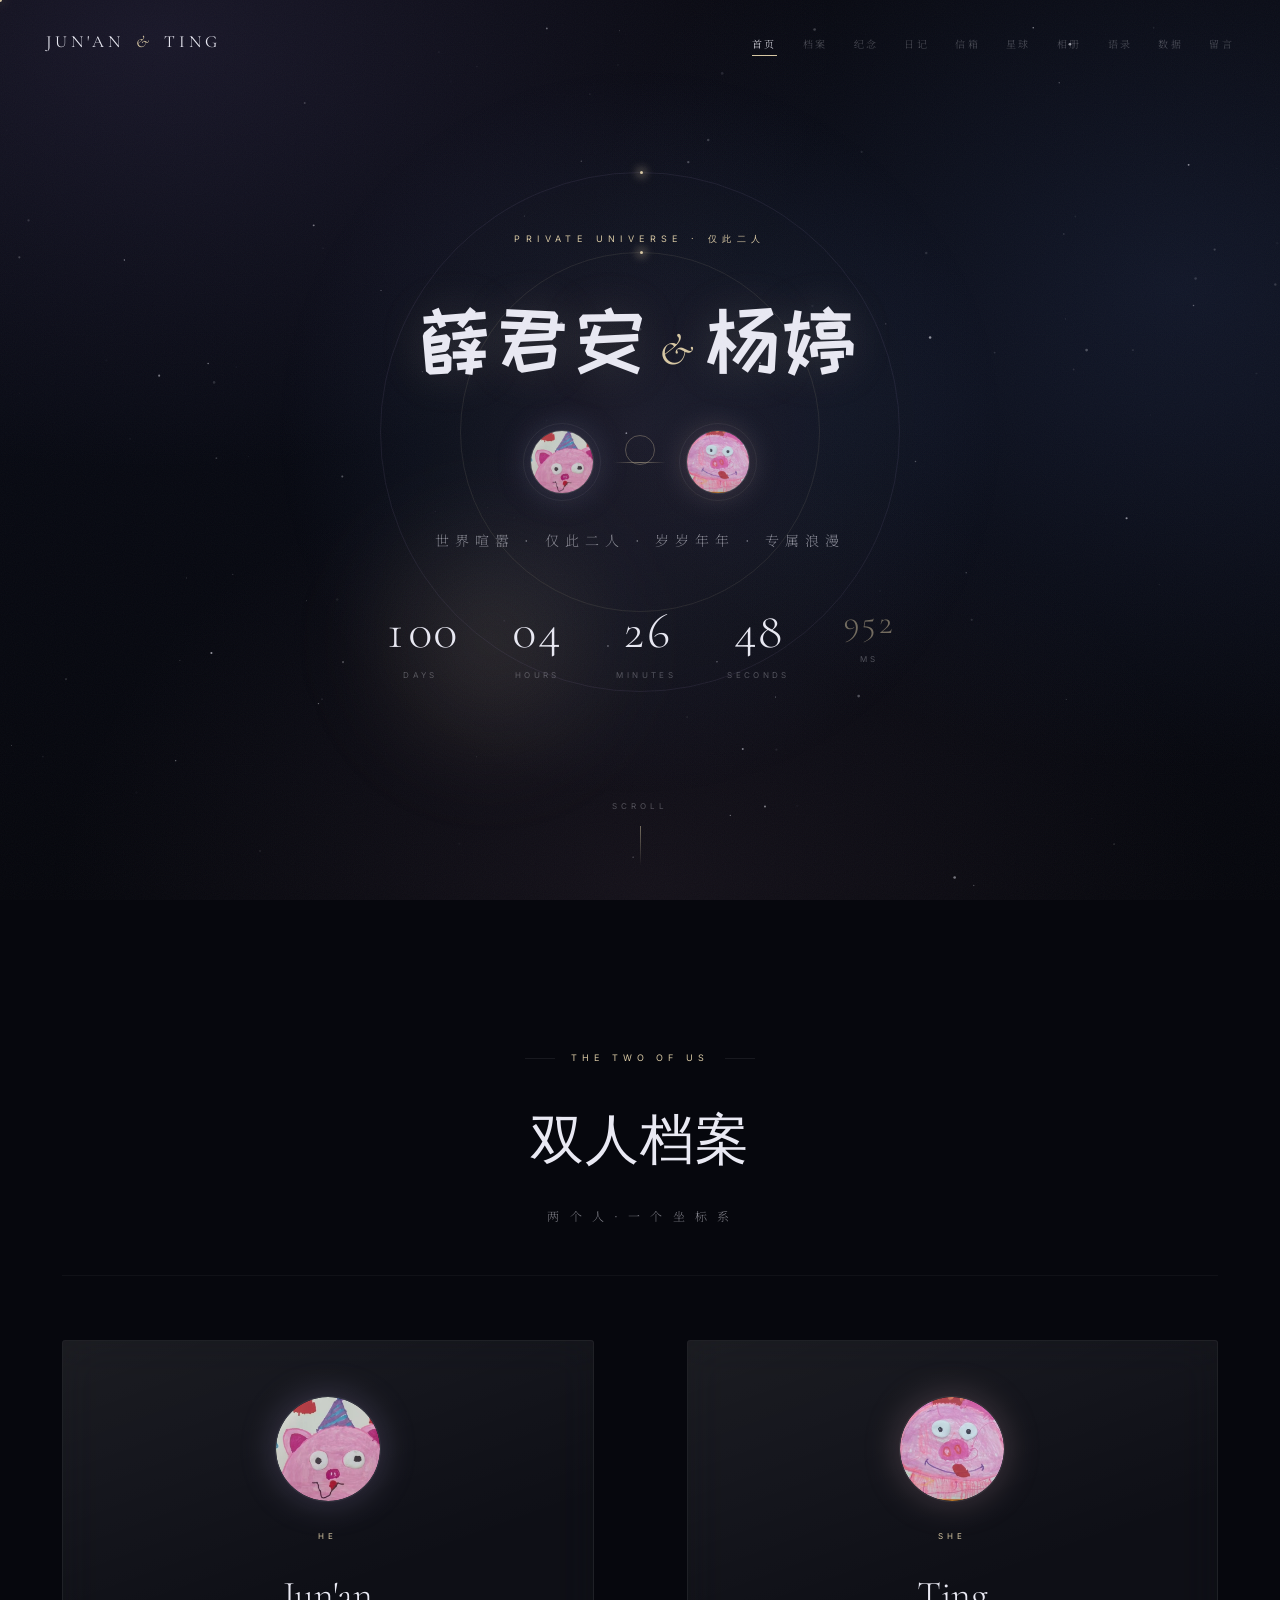
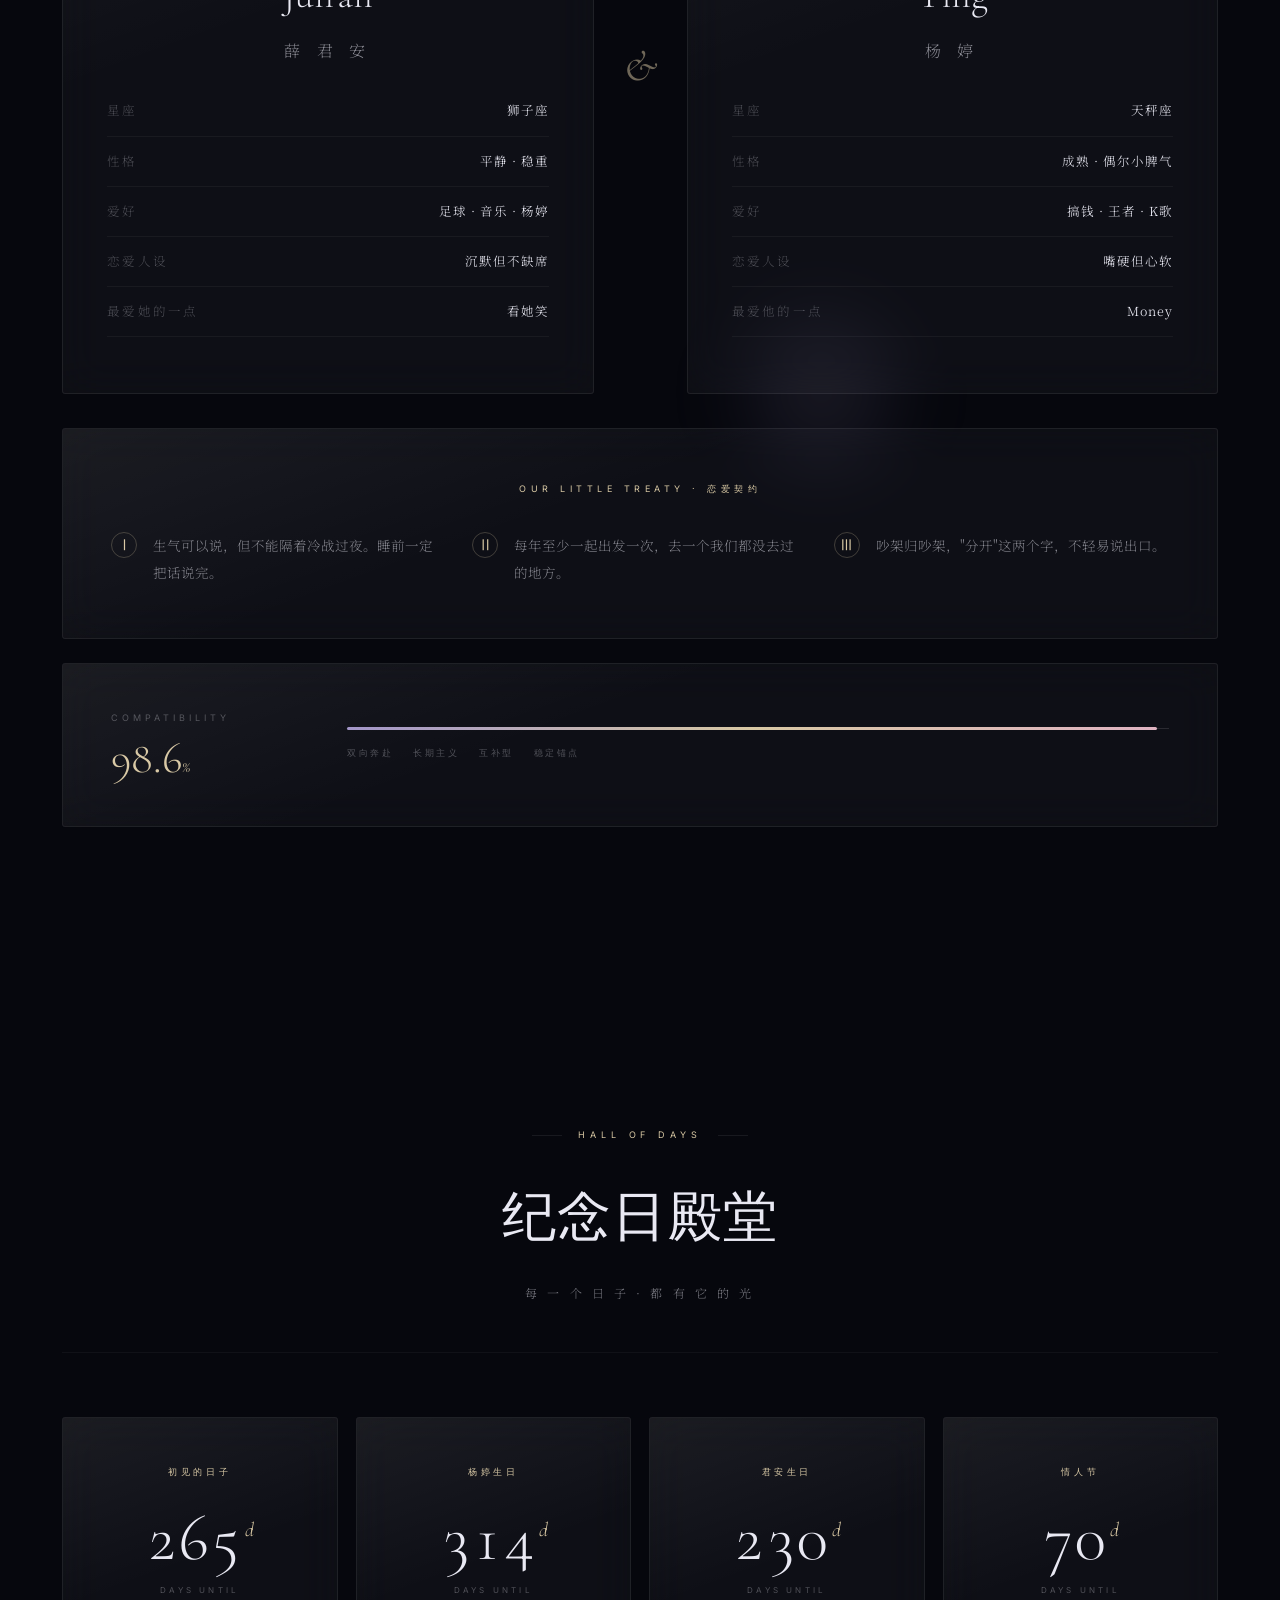
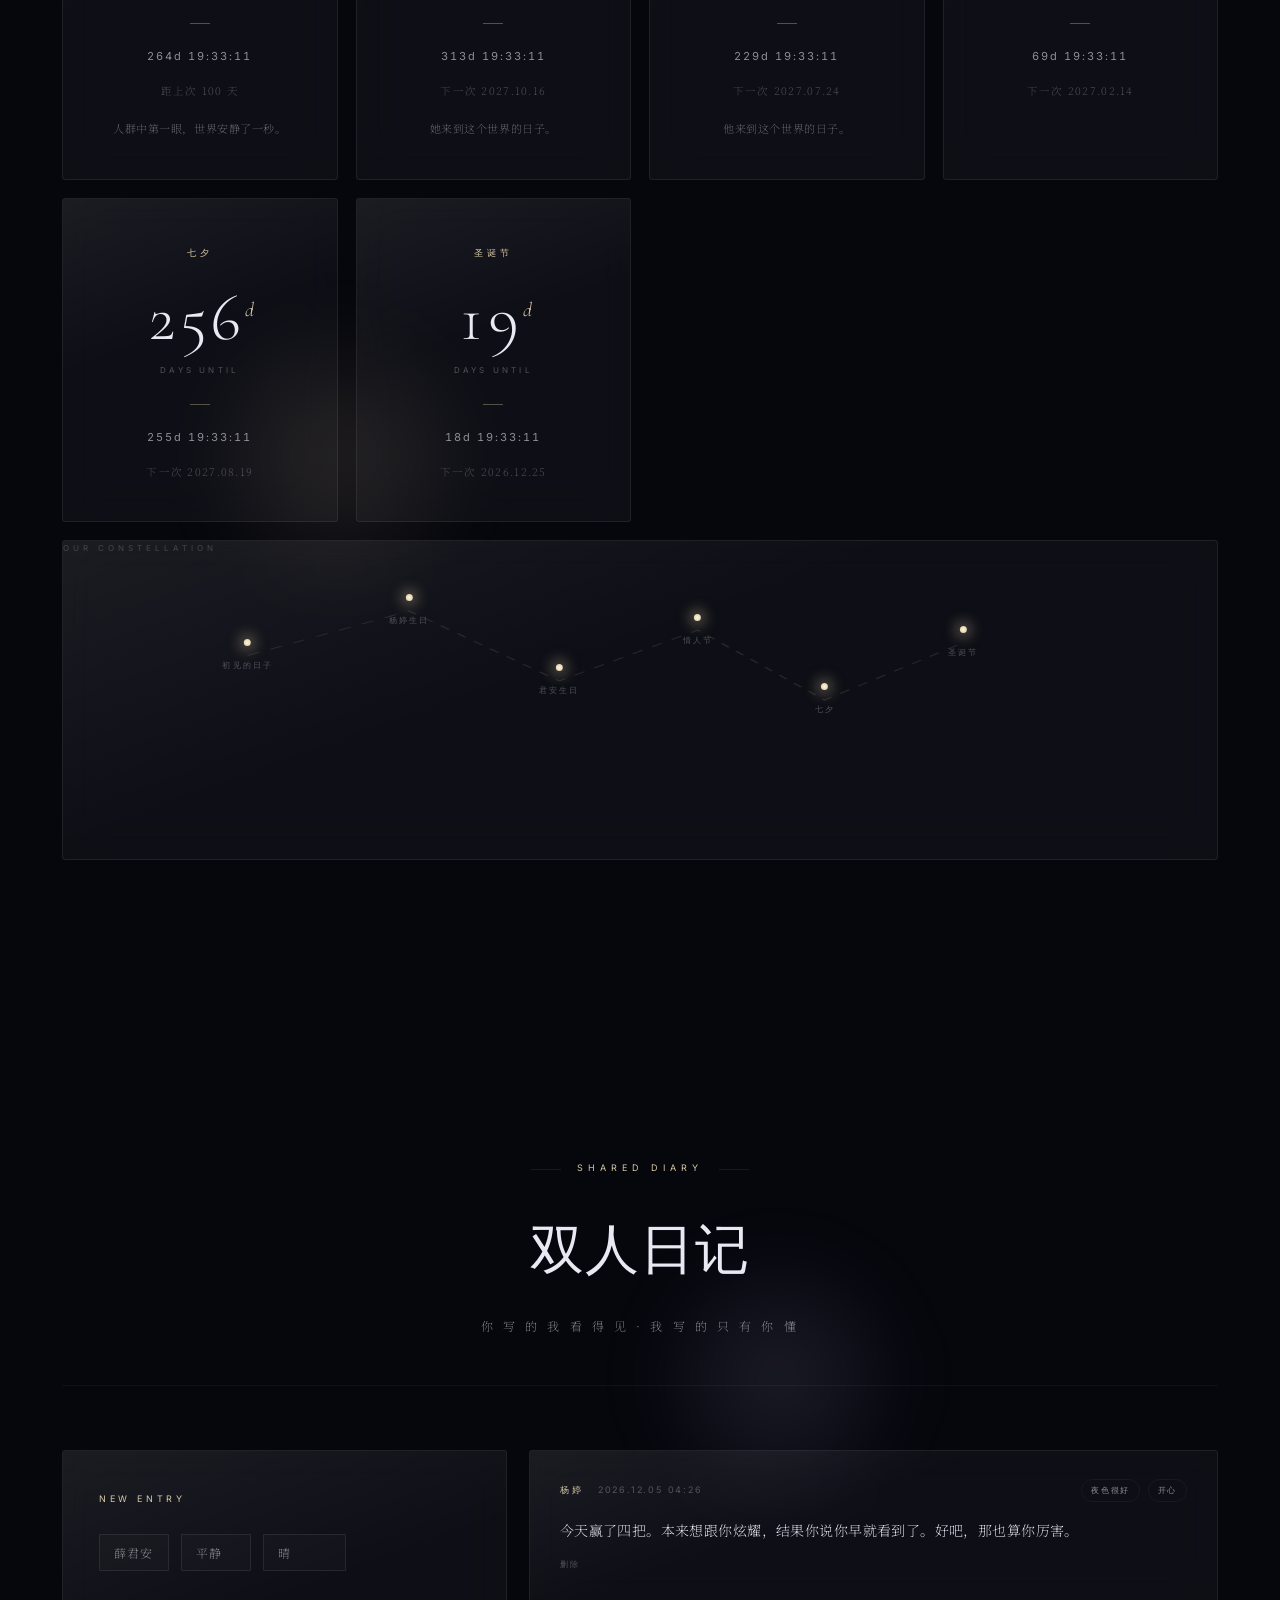
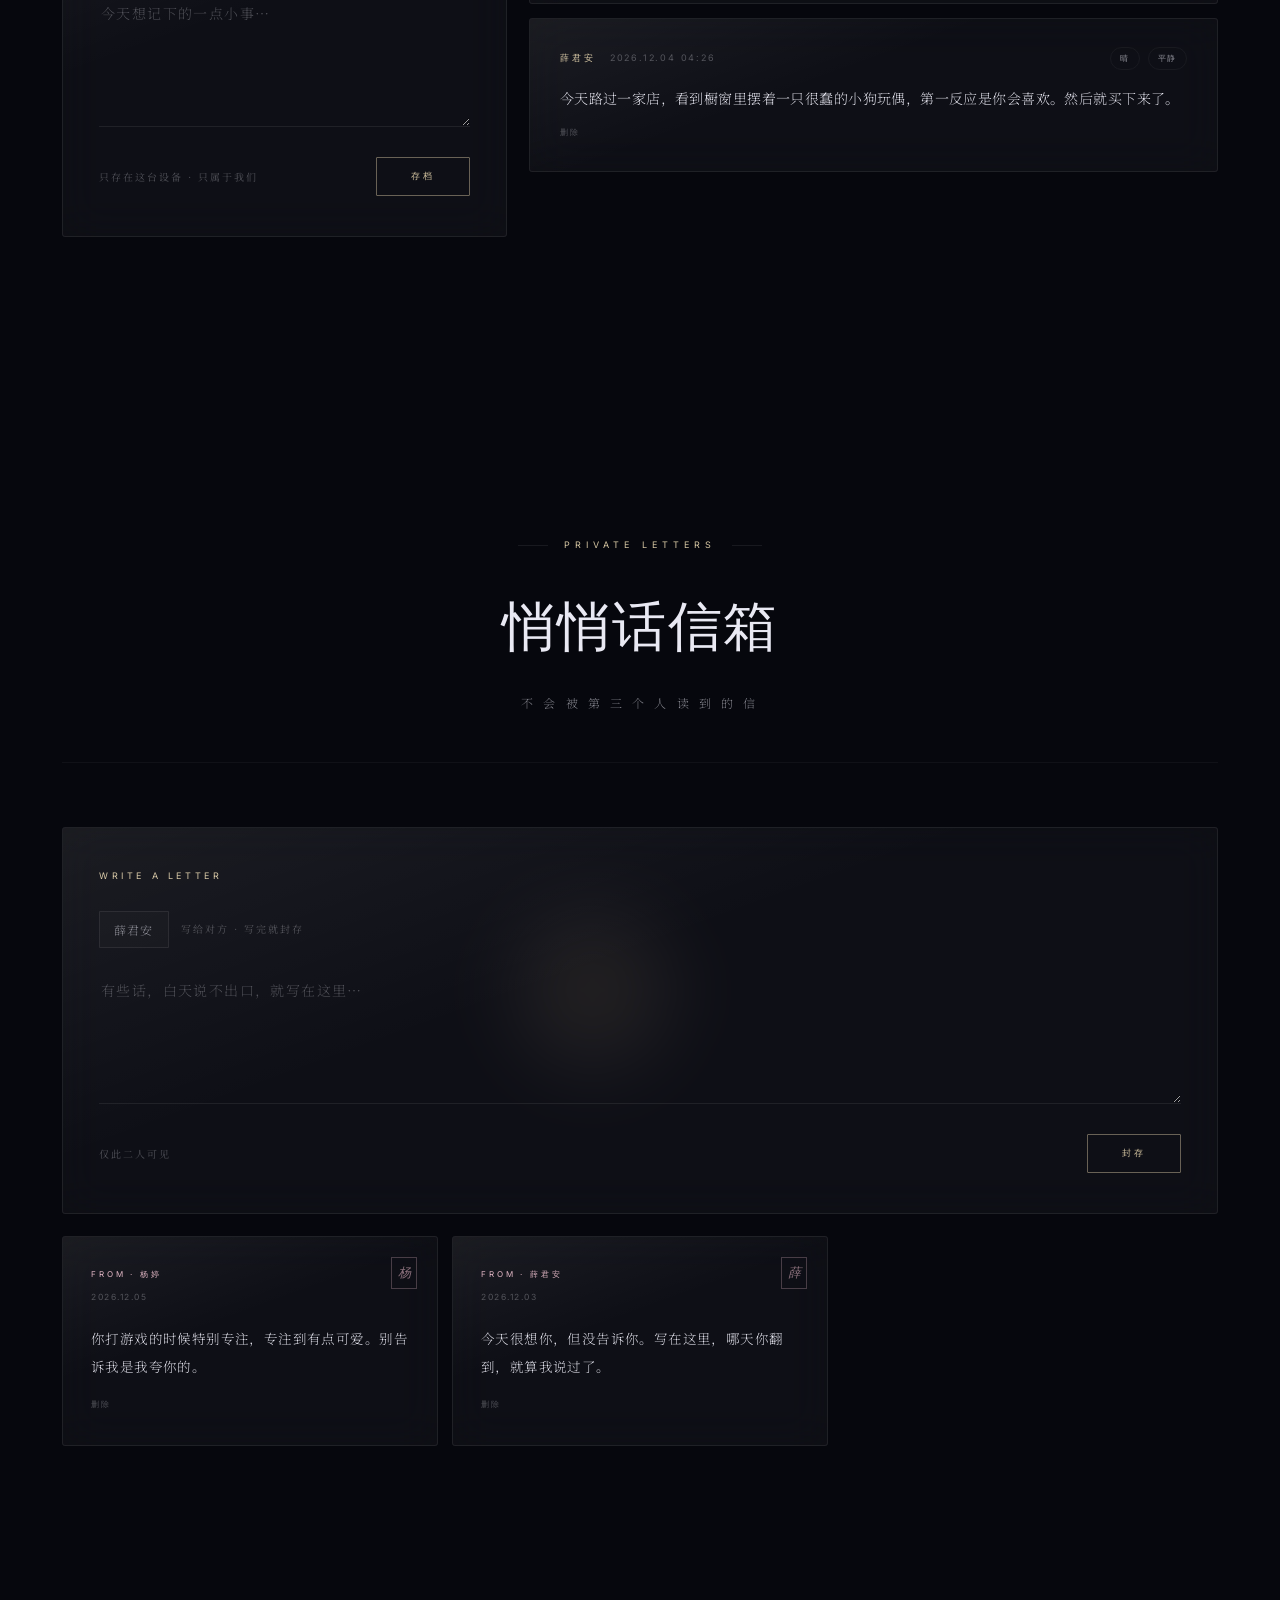
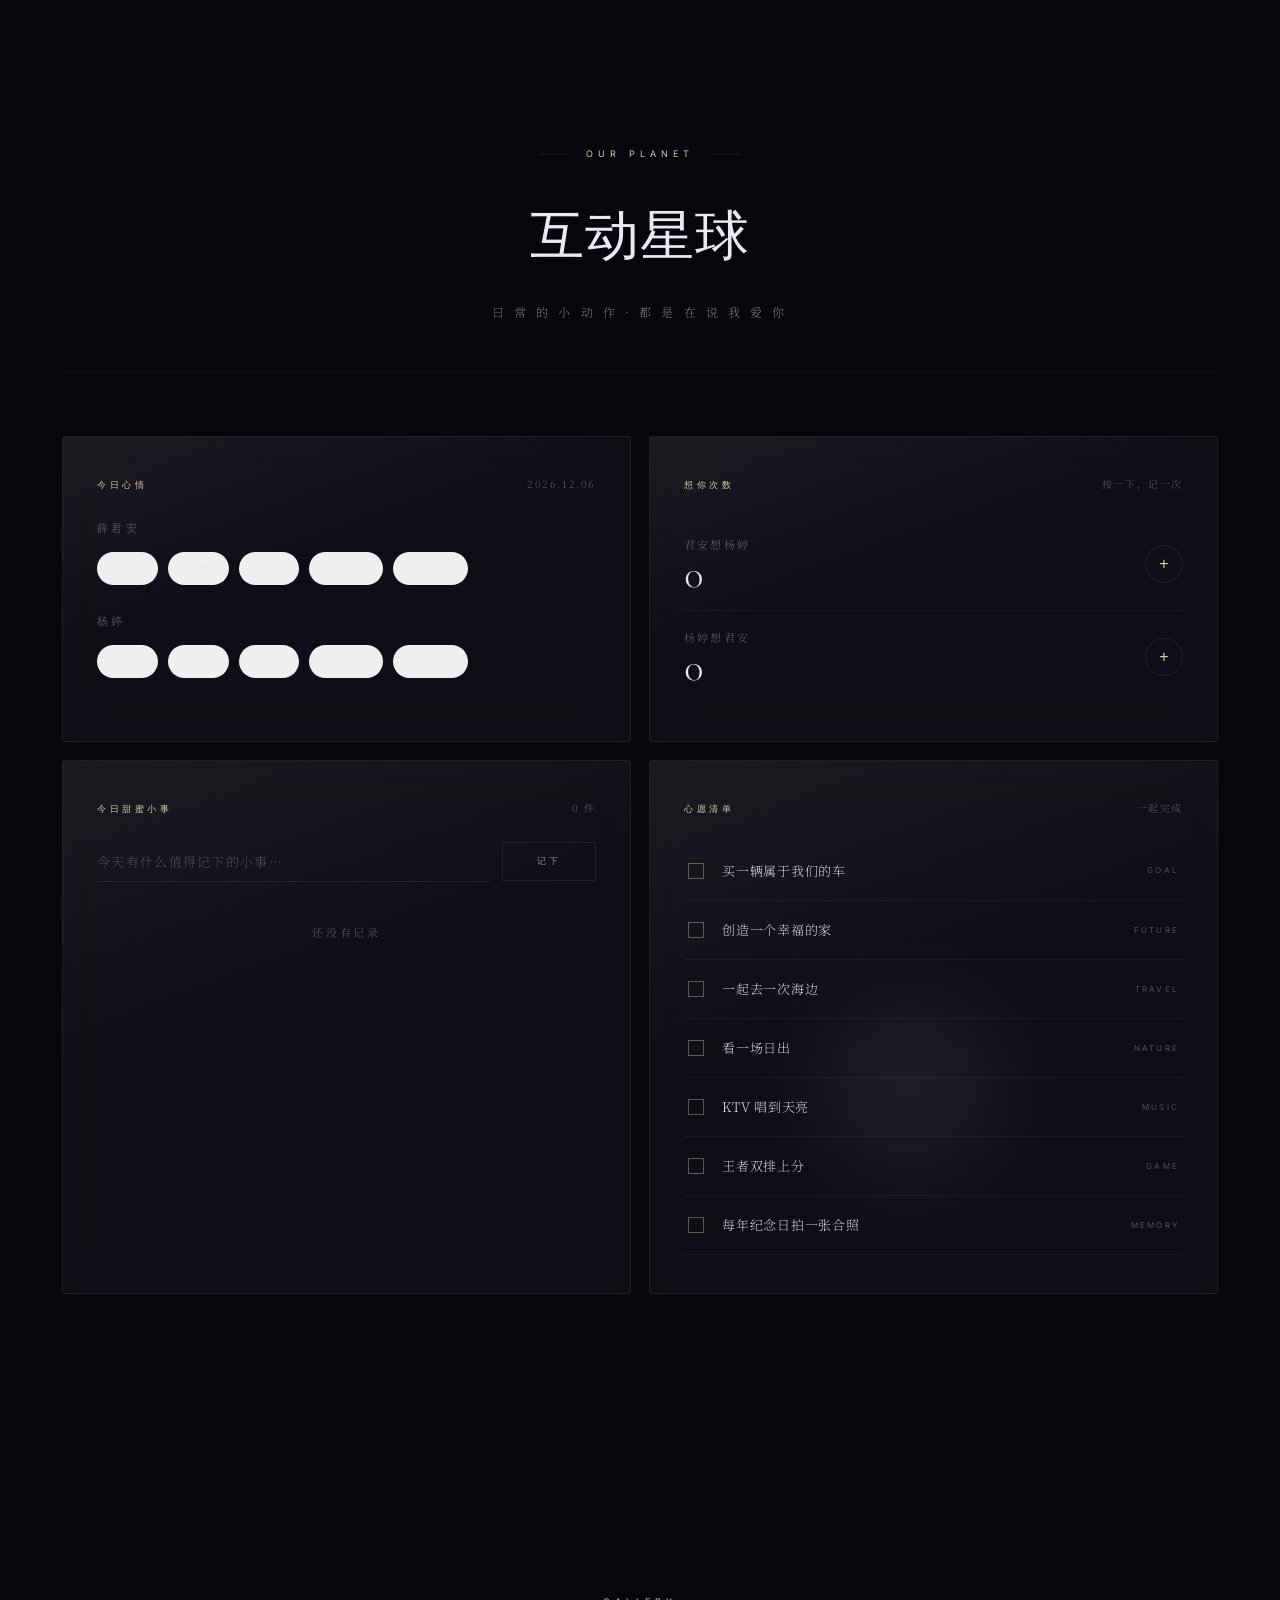
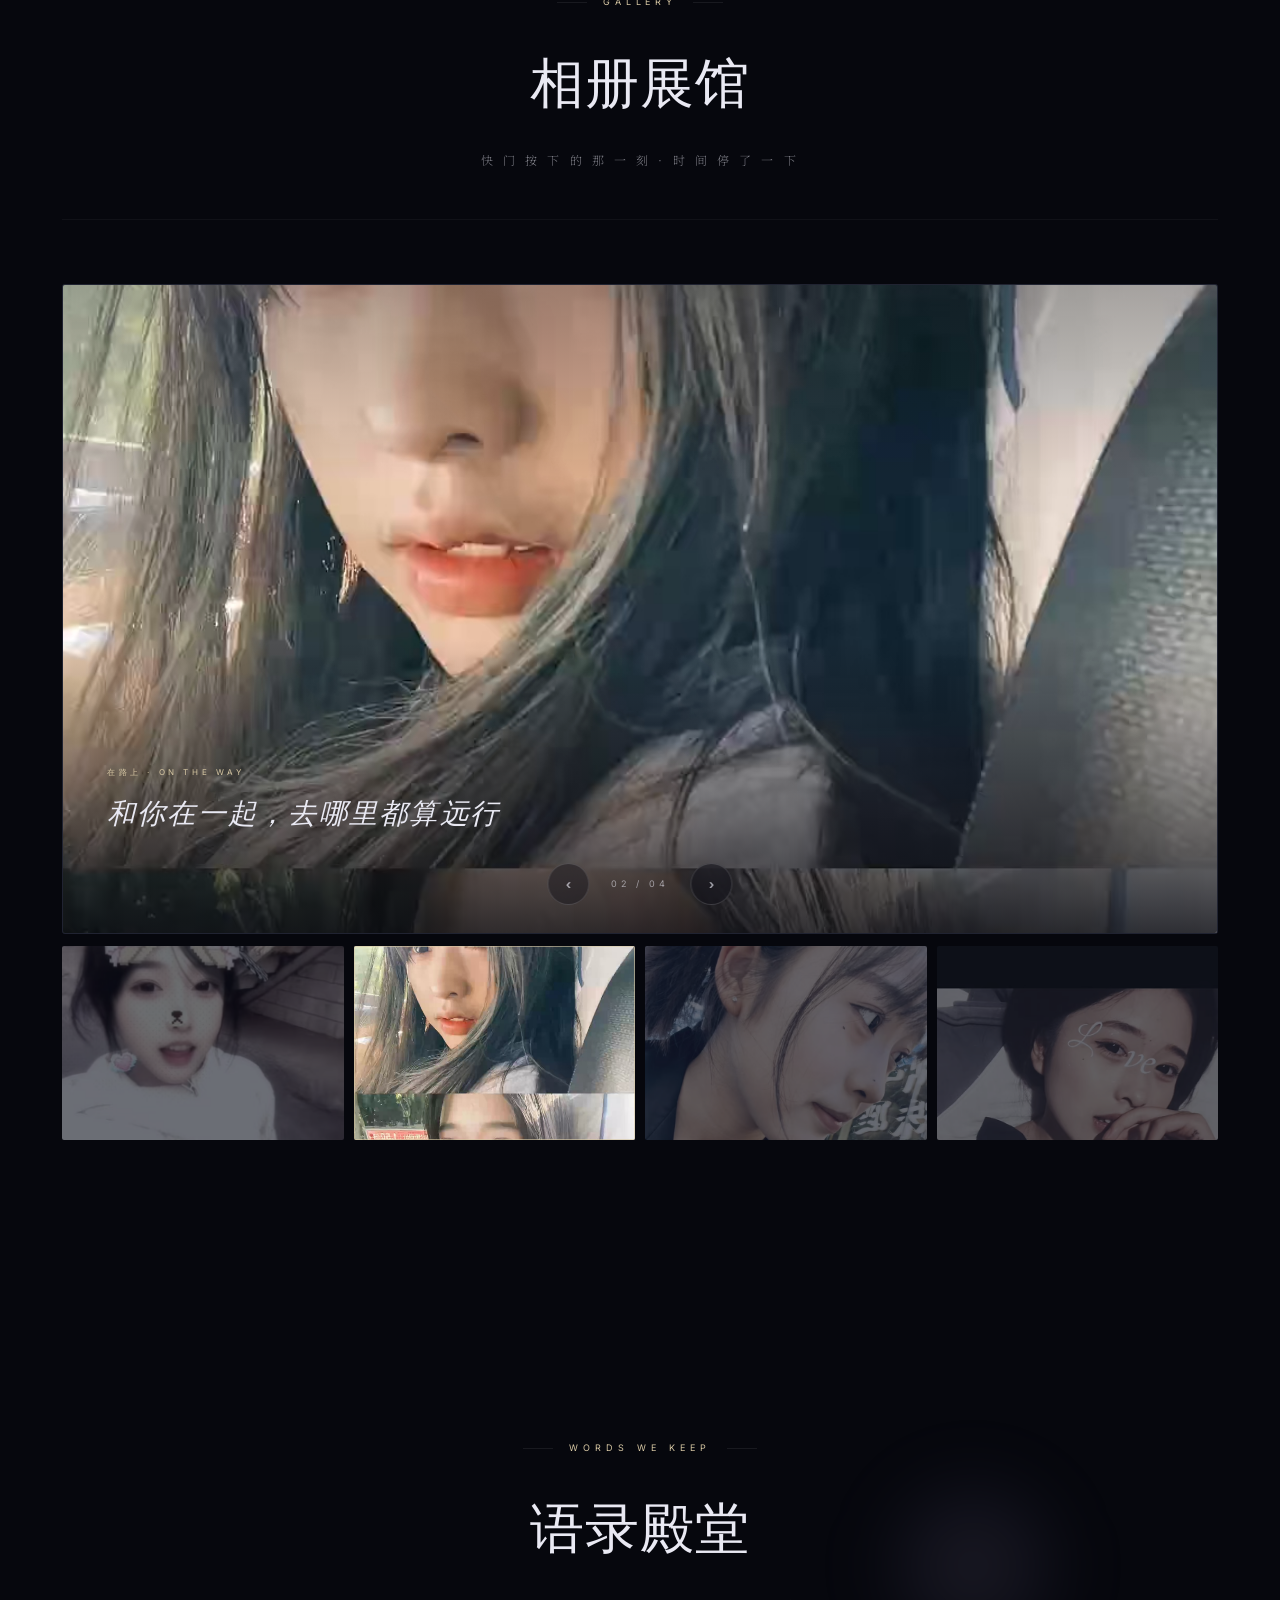
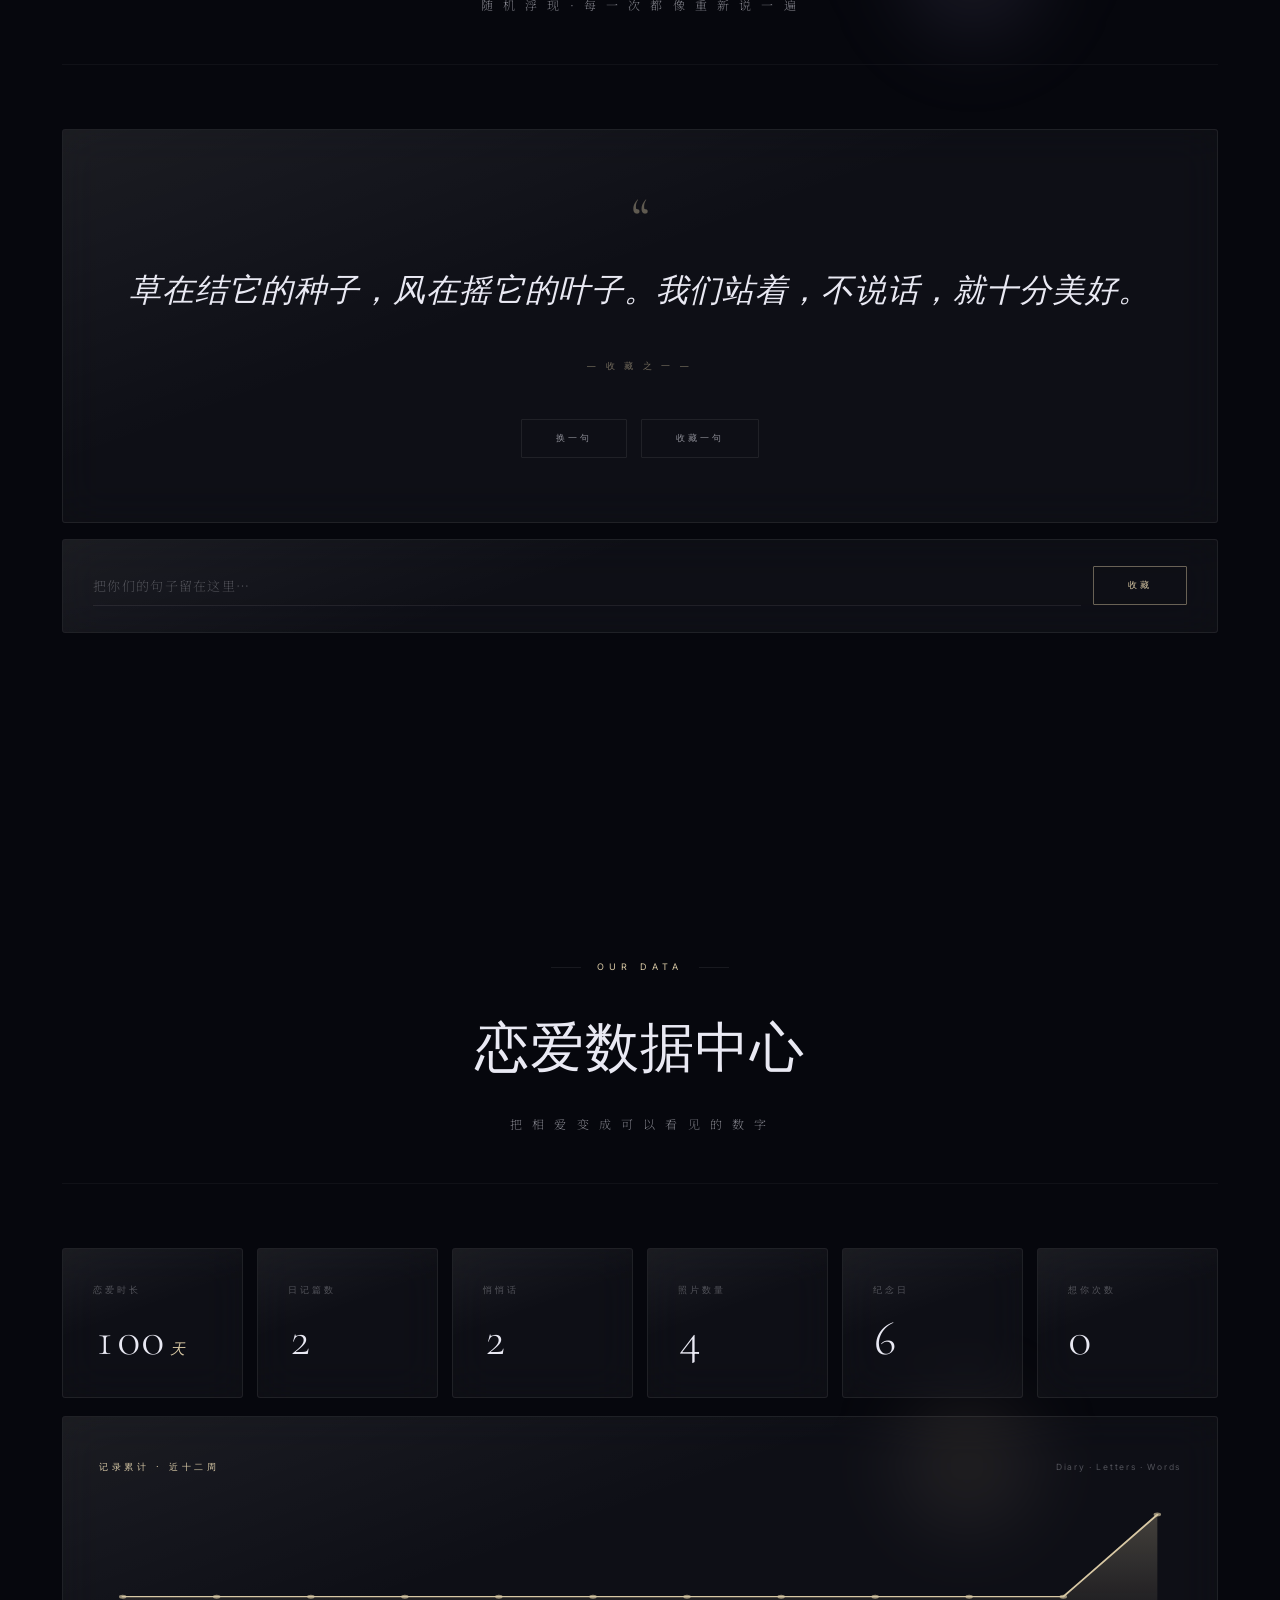
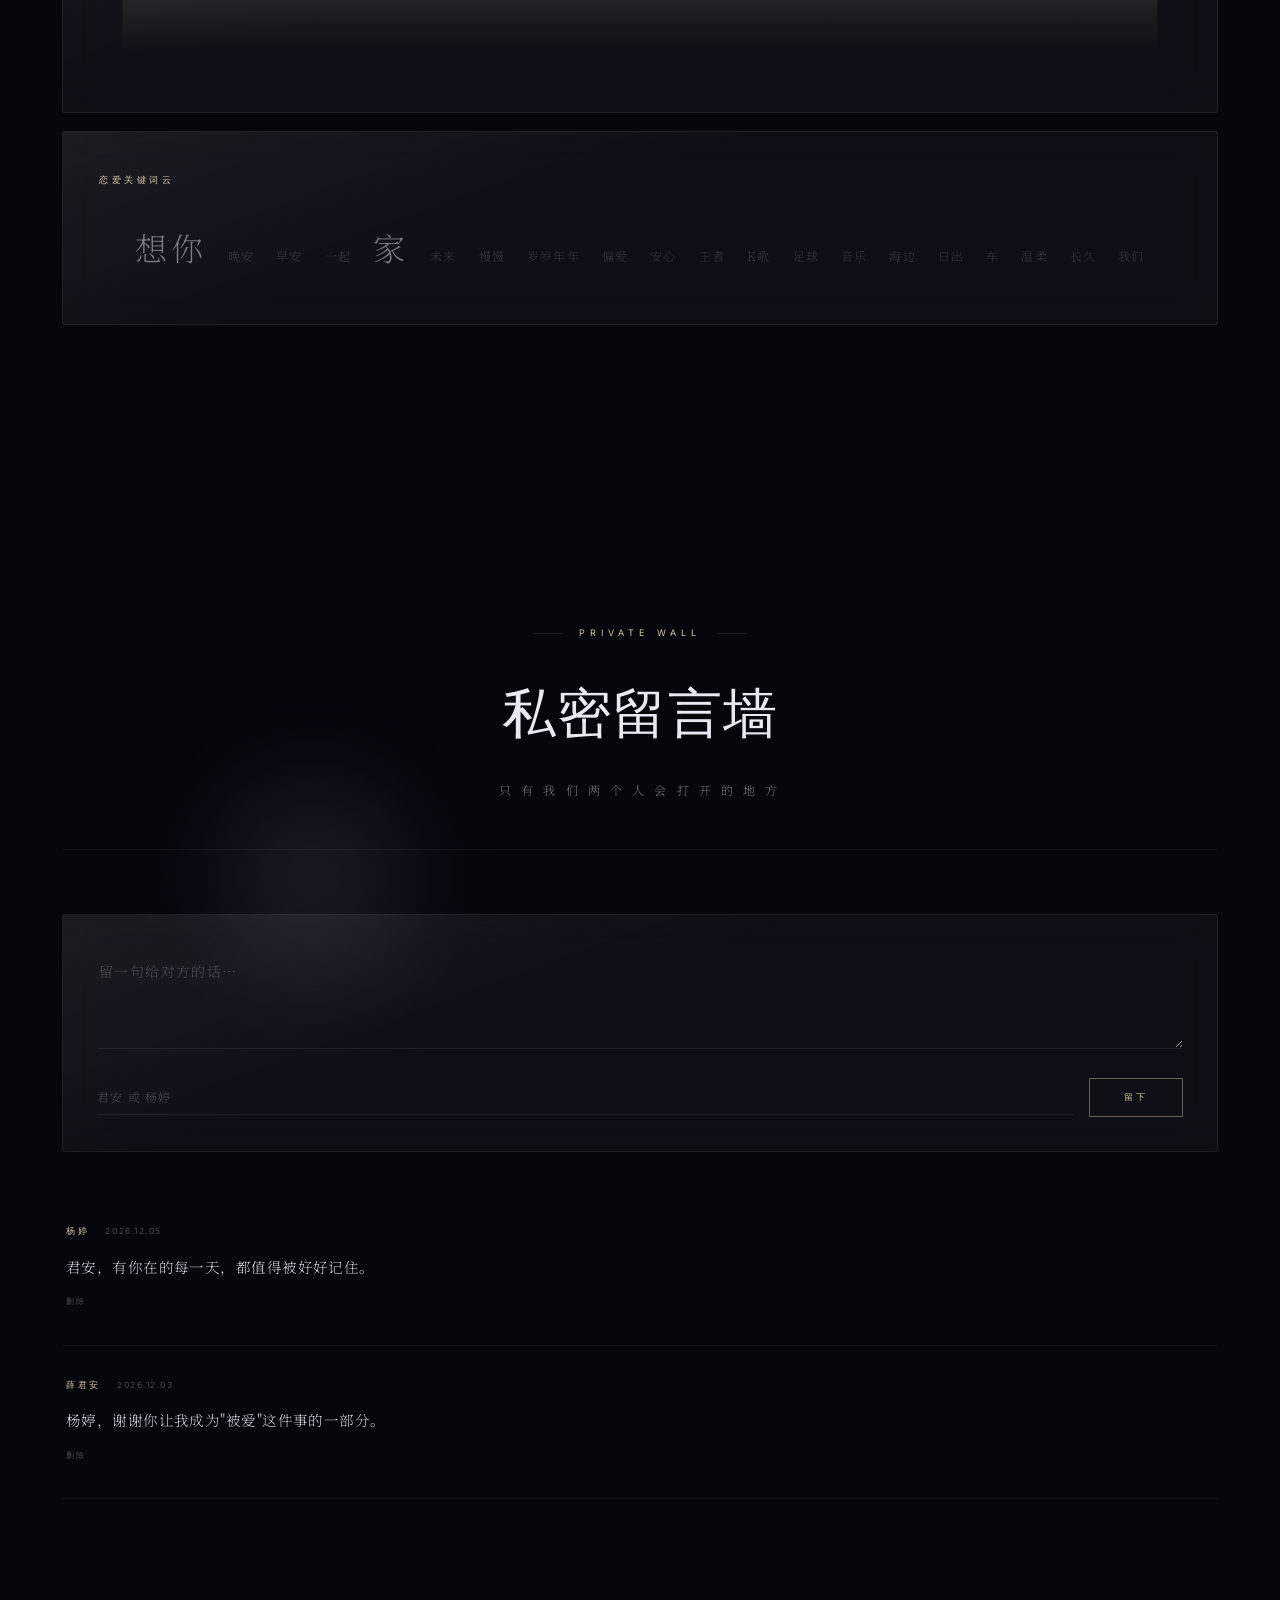
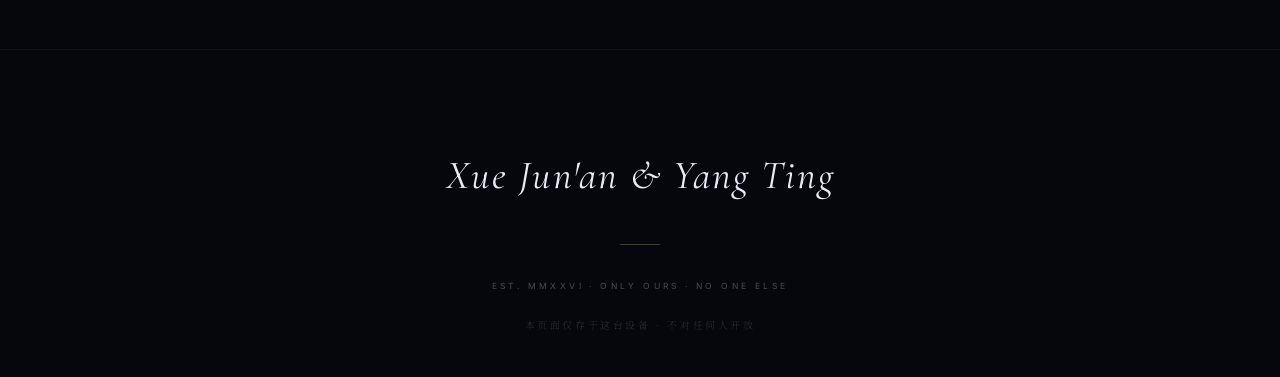
==== commit ec0f0abe: "Add files via upload" ====
--- a/index.html
+++ b/index.html
@@ -1528,6 +1528,10 @@
 /* ================= 音乐 ================= */
 const song=$('#song');
 song.volume=.6;
+song.addEventListener('error',()=>{
+  $('#musicBtn').style.display='none';
+  $('#musicTip').style.display='none';
+},{once:true});
 $('#musicBtn').onclick=()=>{
   if(song.paused){
     song.play().then(()=>{
